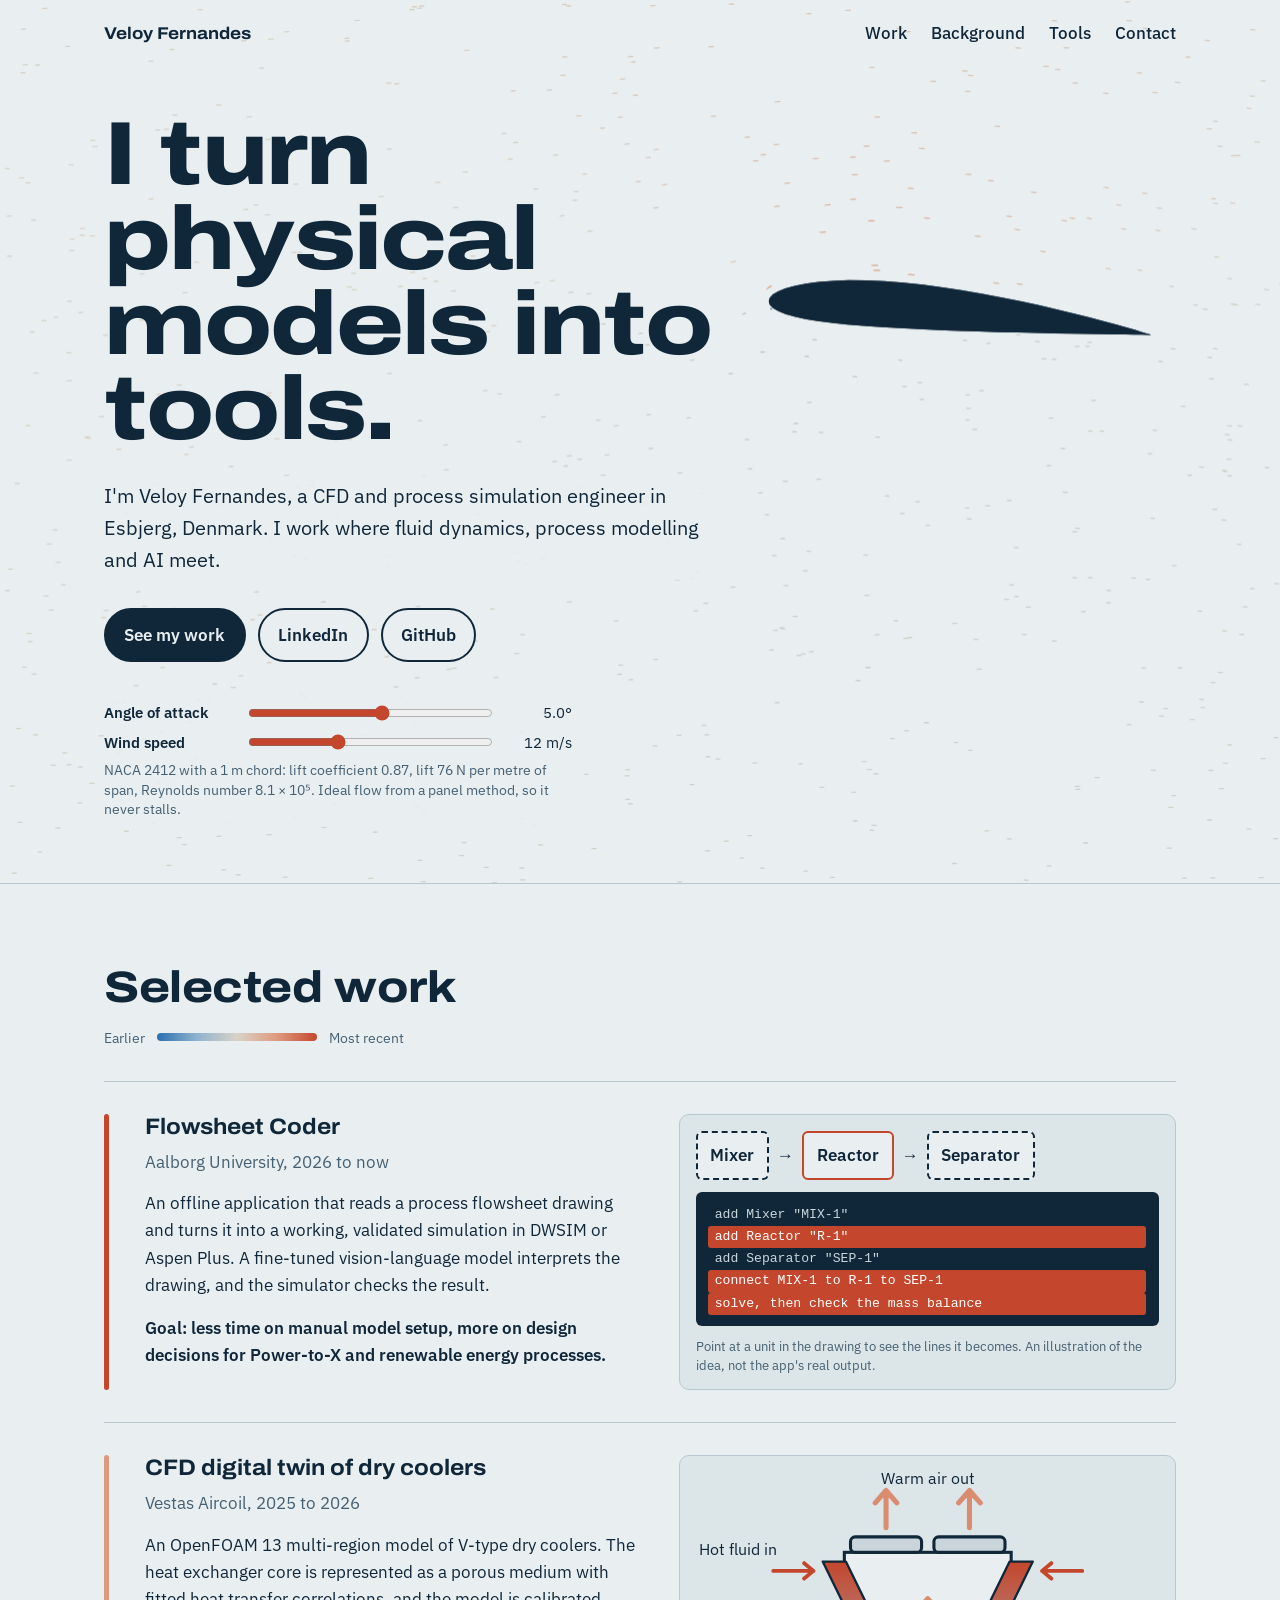
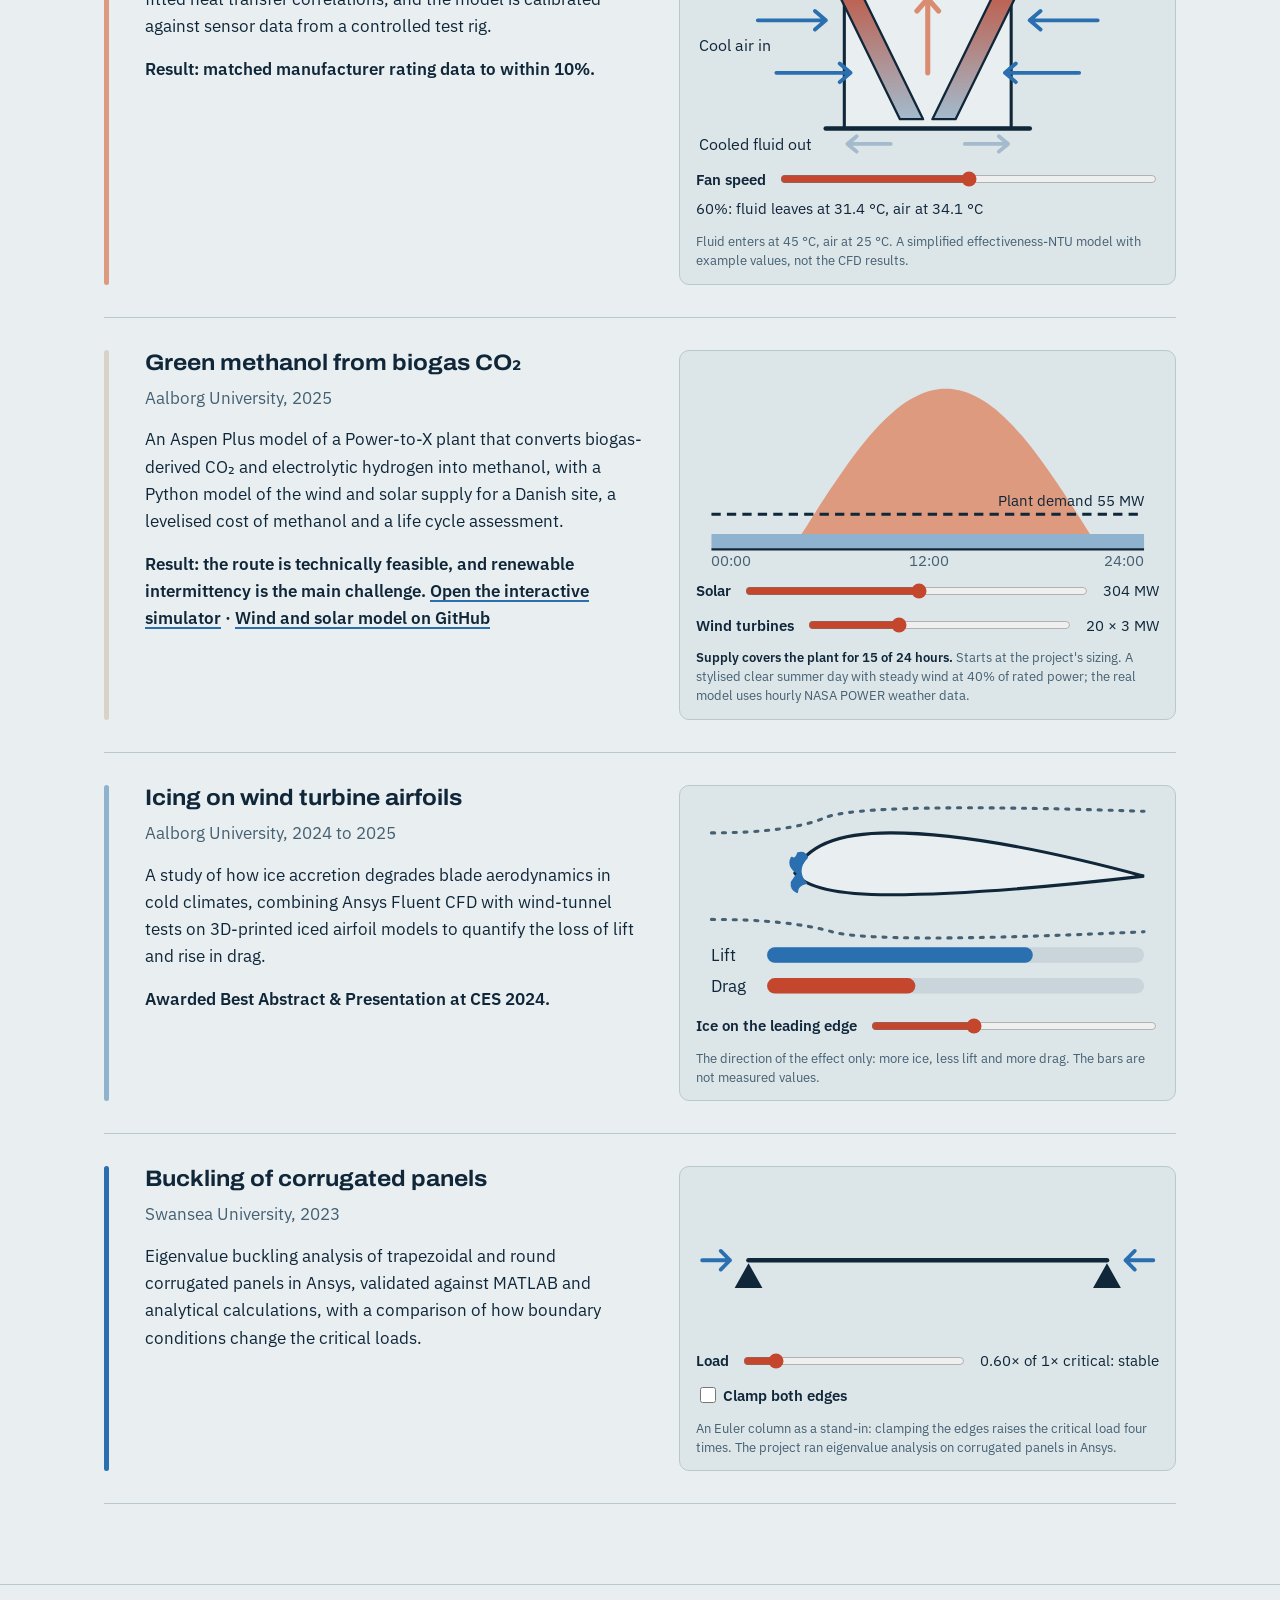
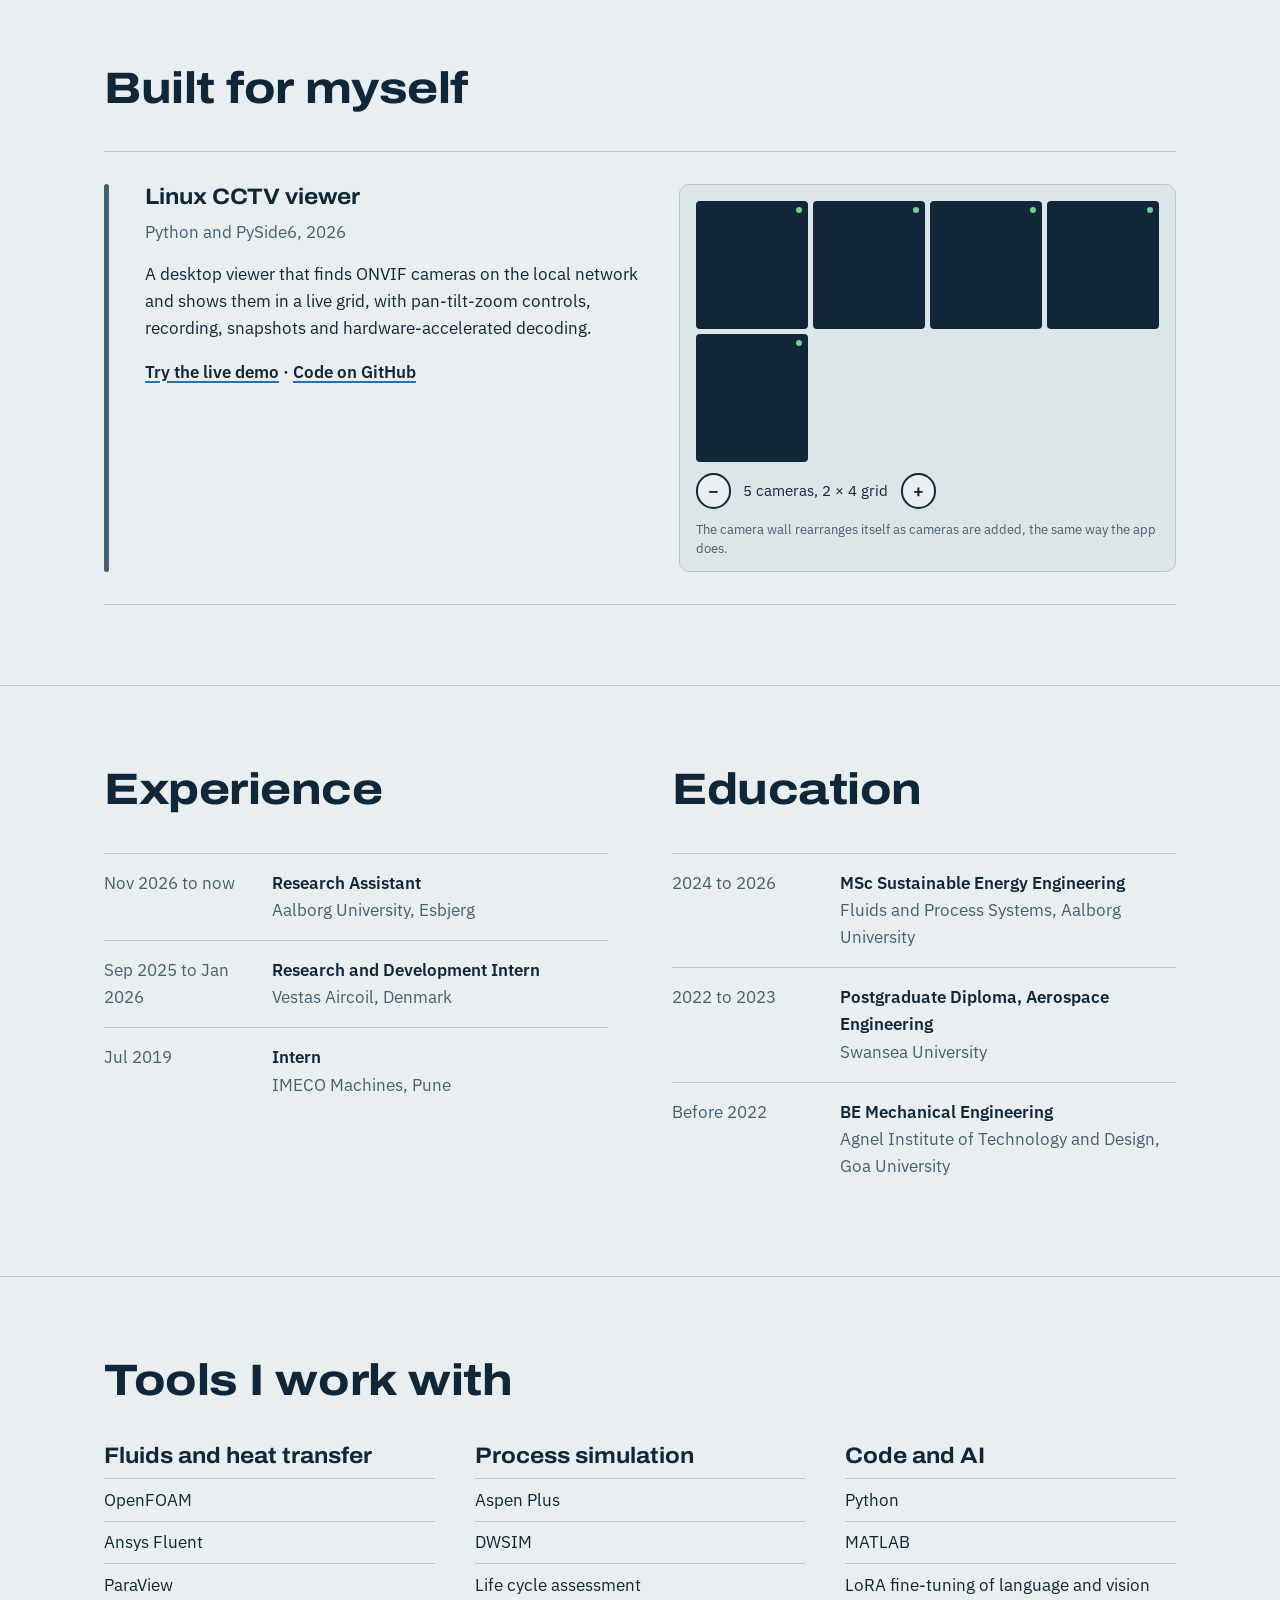
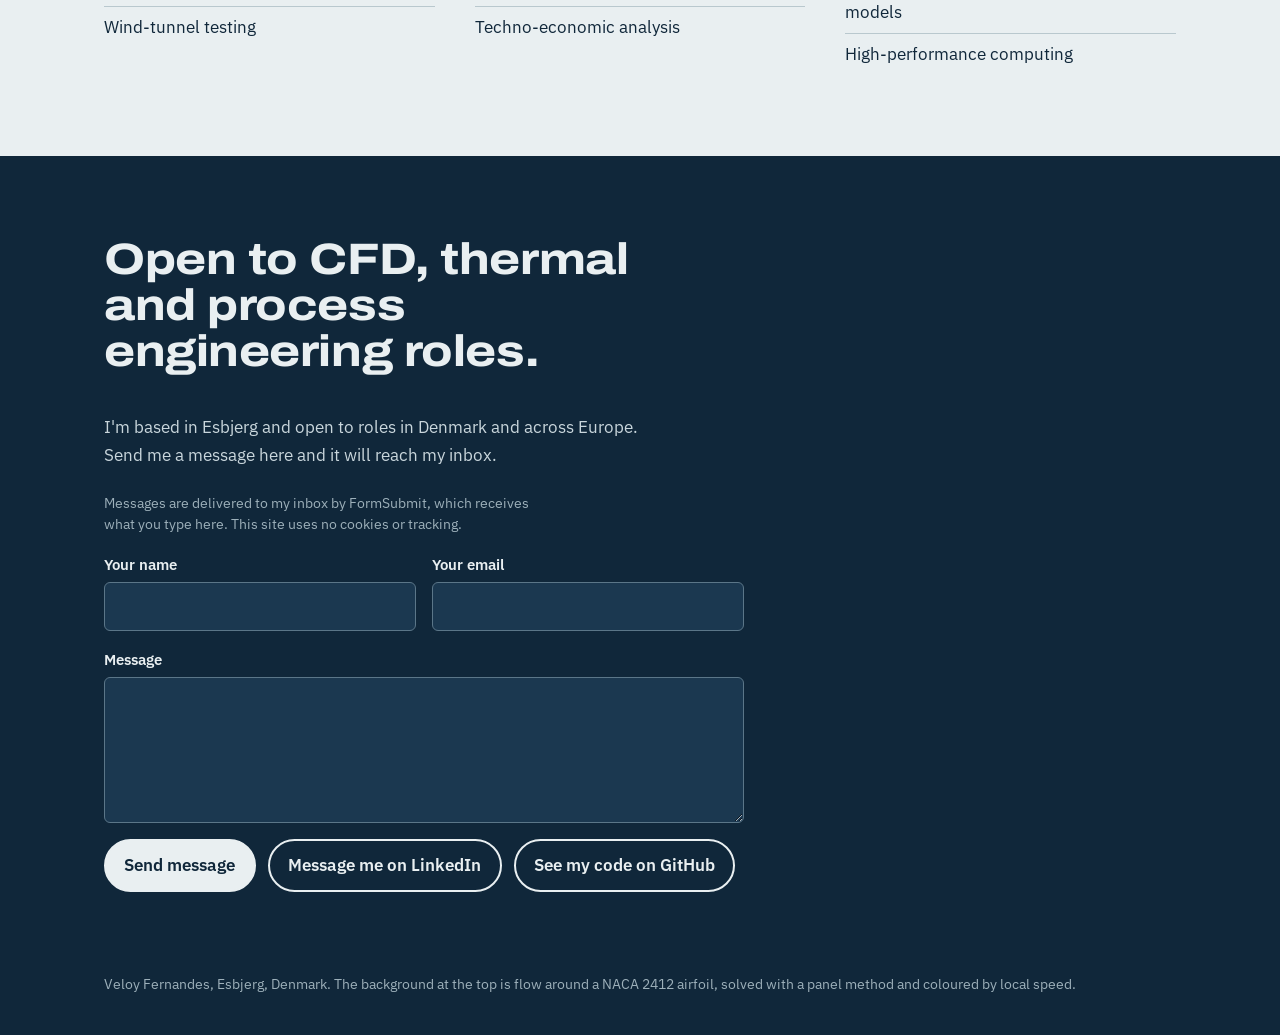
==== index.html @ 8b022f76 "Host the green methanol simulator at /green-methanol/ Copy of the static site from the project repos" ====
<!DOCTYPE html>
<html lang="en">
<head>
<meta charset="utf-8">
<meta name="viewport" content="width=device-width, initial-scale=1">
<title>Veloy Fernandes | CFD and process simulation engineer</title>
<meta name="description" content="Veloy Fernandes is a CFD and process simulation engineer in Esbjerg, Denmark, working with OpenFOAM, Aspen Plus, DWSIM and AI tools for process design.">
<meta property="og:title" content="Veloy Fernandes | CFD and process simulation engineer">
<meta property="og:description" content="CFD, process simulation and AI tools for process design. Based in Esbjerg, Denmark.">
<meta property="og:type" content="website">
<style>
  @font-face { font-family: "Archivo"; src: url("fonts/archivo.woff2") format("woff2"); font-weight: 100 900; font-stretch: 62% 125%; font-display: swap; }
  @font-face { font-family: "IBM Plex Sans"; src: url("fonts/plex-400.woff2") format("woff2"); font-weight: 400; font-display: swap; }
  @font-face { font-family: "IBM Plex Sans"; src: url("fonts/plex-500.woff2") format("woff2"); font-weight: 500; font-display: swap; }
  @font-face { font-family: "IBM Plex Sans"; src: url("fonts/plex-600.woff2") format("woff2"); font-weight: 600; font-display: swap; }
  :root {
    --paper: #E9EFF1;
    --paper-deep: #DCE5E8;
    --ink: #10273A;
    --ink-soft: #456072;
    --cold: #2A6FB0;
    --hot: #C4472D;
    --line: #B9C8CE;
    --track: #C9D5DA;
    --deep: #10273A;
    --tile: #10273A;
    color-scheme: light dark;
    --display: "Archivo", "Arial Narrow", Arial, sans-serif;
    --body: "IBM Plex Sans", "Segoe UI", Helvetica, Arial, sans-serif;
  }
  @media (prefers-color-scheme: dark) {
    :root {
      --paper: #0E2130; --paper-deep: #152C3D; --ink: #E6EEF1; --ink-soft: #9DB3BF;
      --cold: #5FA3DD; --hot: #E0694F; --line: #2C4658; --track: #2C4658; --deep: #081621; --tile: #05101A;
    }
  }
  * { box-sizing: border-box; }
  html { scroll-behavior: smooth; }
  body {
    margin: 0;
    background: var(--paper);
    color: var(--ink);
    font-family: var(--body);
    font-size: 1.0625rem;
    line-height: 1.6;
    -webkit-font-smoothing: antialiased;
  }
  a { color: inherit; text-decoration-color: var(--cold); text-decoration-thickness: 2px; text-underline-offset: 3px; }
  a:hover { text-decoration-color: var(--hot); }
  a:focus-visible, button:focus-visible { outline: 3px solid var(--hot); outline-offset: 3px; border-radius: 2px; }
  .wrap { max-width: 1120px; margin: 0 auto; padding: 0 1.5rem; }

  /* Top bar */
  .top { position: absolute; top: 0; left: 0; right: 0; z-index: 3; }
  .top .wrap { display: flex; justify-content: space-between; align-items: baseline; padding-top: 1.25rem; padding-bottom: 1.25rem; }
  .top .name { white-space: nowrap; font-family: var(--display); font-weight: 700; font-stretch: 110%; text-decoration: none; }
  .top nav { display: flex; gap: 1.5rem; flex-wrap: wrap; }
  .top nav a { text-decoration: none; font-weight: 500; }
  .top nav a:hover { text-decoration: underline; text-decoration-color: var(--hot); }

  /* Hero */
  .hero { position: relative; min-height: min(92vh, 820px); display: flex; align-items: flex-end; overflow: hidden; border-bottom: 1px solid var(--line); }
  #flow { position: absolute; inset: 0; width: 100%; height: 100%; display: block; }
  .hero .wrap { position: relative; z-index: 2; width: 100%; padding-top: 7rem; padding-bottom: 3.5rem; pointer-events: none; }
  .hero a, .hero button { pointer-events: auto; }
  h1 {
    font-family: var(--display);
    font-weight: 800;
    font-stretch: 122%;
    font-size: clamp(2.3rem, 7vw, 6rem);
    line-height: 0.95;
    letter-spacing: -0.02em;
    margin: 0 0 1.5rem;
    max-width: 7em;
  }
  .lede { max-width: 52ch; font-size: clamp(1.05rem, 1.6vw, 1.25rem); margin: 0 0 1.75rem; background: color-mix(in srgb, var(--paper) 82%, transparent); padding: 0.25rem 0; }
  .actions { display: flex; gap: 0.75rem; flex-wrap: wrap; }
  .btn {
    display: inline-block; padding: 0.7rem 1.15rem; font-weight: 600; text-decoration: none;
    border: 2px solid var(--ink); border-radius: 999px; background: var(--paper);
  }
  .btn.solid { background: var(--ink); color: var(--paper); }
  .btn:hover { border-color: var(--hot); }
  .btn.solid:hover { background: var(--hot); color: #fff; }
  .spin { pointer-events: auto; margin-top: 2rem; font-size: 0.95rem; max-width: 30rem; background: color-mix(in srgb, var(--paper) 85%, transparent); padding: 0.4rem 0.75rem 0.4rem 0; border-radius: 6px; }
  .spin .row { display: flex; align-items: center; gap: 0.8rem; margin-bottom: 0.35rem; }
  .spin label { font-weight: 600; width: 8.5em; flex: none; }
  .spin input { flex: 1; min-width: 90px; accent-color: var(--hot); }
  .spin output { font-variant-numeric: tabular-nums; width: 4.2em; flex: none; text-align: right; }
  .spin .note { color: var(--ink-soft); font-size: 0.85rem; line-height: 1.45; margin: 0.4rem 0 0; }

  /* Sections */
  section { padding: 5rem 0; }
  section + section { border-top: 1px solid var(--line); }
  h2 {
    font-family: var(--display); font-weight: 750; font-stretch: 116%;
    font-size: clamp(1.75rem, 3.6vw, 2.75rem); line-height: 1.05; letter-spacing: -0.01em;
    margin: 0 0 2.5rem;
  }
  h3 { font-family: var(--display); font-weight: 700; font-stretch: 108%; font-size: 1.4rem; line-height: 1.2; margin: 0 0 0.5rem; }
  p { margin: 0 0 1rem; }

  /* Work rows */
  .work { list-style: none; margin: 0; padding: 0; }
  .work > li {
    display: grid; grid-template-columns: 5px minmax(0, 1fr) minmax(0, 1fr); gap: 0 2.25rem; align-items: start;
    padding: 2rem 0; border-top: 1px solid var(--line);
  }
  .work > li:last-child { border-bottom: 1px solid var(--line); }
  .work .bar { border-radius: 3px; align-self: stretch; }
  .work .info .where { margin-bottom: 0.9rem; }
  .demo { background: var(--paper-deep); border: 1px solid var(--line); border-radius: 10px; padding: 1rem 1rem 0.85rem; }
  .demo svg { display: block; width: 100%; height: auto; overflow: visible; }
  .demo .ctl { display: flex; flex-wrap: wrap; align-items: center; gap: 0.4rem 0.8rem; margin-top: 0.7rem; font-size: 0.92rem; }
  .demo label { font-weight: 600; }
  .demo input[type=range] { flex: 1; min-width: 110px; accent-color: var(--hot); }
  .demo input[type=checkbox] { accent-color: var(--hot); width: 1rem; height: 1rem; vertical-align: -2px; }
  .demo output { font-variant-numeric: tabular-nums; }
  .demo .note { color: var(--ink-soft); font-size: 0.82rem; line-height: 1.45; margin: 0.7rem 0 0; }
  .demo .note strong { color: var(--ink); }
  .demo button { font: inherit; color: inherit; cursor: pointer; }
  .fs-units { display: flex; align-items: center; gap: 0.5rem; flex-wrap: wrap; }
  .fs-units button { background: var(--paper); border: 2px dashed var(--ink); border-radius: 6px; padding: 0.55rem 0.8rem; font-weight: 600; }
  .fs-units button.on { border-style: solid; border-color: var(--hot); }
  .fs-code { list-style: none; margin: 0.8rem 0 0; padding: 0.7rem 0.8rem; background: var(--deep); color: #C9D6DC; border-radius: 6px; font: 0.82rem/1.7 ui-monospace, SFMono-Regular, Menlo, Consolas, monospace; }
  .fs-code li { padding: 0 0.4rem; border-radius: 3px; }
  .fs-code li.on { background: var(--hot); color: #fff; }
  .cam-grid { display: grid; gap: 5px; aspect-ratio: 16 / 9; }
  .cam-grid i { background: var(--tile); border-radius: 4px; position: relative; min-height: 0; }
  .cam-grid i::after { content: ""; position: absolute; top: 6px; right: 6px; width: 6px; height: 6px; border-radius: 50%; background: #6FCF97; }
  #cam .ctl button { width: 2.2rem; height: 2.2rem; border-radius: 50%; border: 2px solid var(--ink); background: var(--paper); font-weight: 700; font-size: 1.1rem; line-height: 1; }
  #cam .ctl button:hover { border-color: var(--hot); }
  .work .where { color: var(--ink-soft); margin: 0; }
  .work .result { font-weight: 600; }
  .work p:last-child { margin-bottom: 0; }

  /* Scale legend, mirrors the bar colours */
  .legend { display: flex; align-items: center; gap: 0.75rem; color: var(--ink-soft); font-size: 0.9rem; margin: -1.5rem 0 2rem; }
  .legend span.ramp { width: 160px; height: 8px; border-radius: 4px; background: linear-gradient(90deg, #2A6FB0, #8FB3CF, #D9D2C8, #DE9A7E, #C4472D); }

  /* Two columns */
  .cols { display: grid; grid-template-columns: 1fr 1fr; gap: 4rem; }
  .timeline { list-style: none; margin: 0; padding: 0; }
  .timeline li { display: grid; grid-template-columns: 9.5rem 1fr; gap: 1rem; padding: 1rem 0; border-top: 1px solid var(--line); }
  .timeline .when { color: var(--ink-soft); font-variant-numeric: tabular-nums; }
  .timeline strong { display: block; font-weight: 600; }
  .timeline span.org { color: var(--ink-soft); }

  .tools { display: grid; grid-template-columns: repeat(3, 1fr); gap: 2.5rem; }
  .tools ul { list-style: none; padding: 0; margin: 0; }
  .tools li { padding: 0.45rem 0; border-top: 1px solid var(--line); }

  .contact { background: var(--deep); color: #E9EFF1; border-top: 0; }
  .contact h2 { max-width: 18ch; }
  .contact p { max-width: 56ch; color: #C9D6DC; }
  .contact .btn { background: transparent; color: #E9EFF1; border-color: #E9EFF1; }
  .contact .btn.solid { background: #E9EFF1; color: #10273A; }
  .contact .btn:hover { border-color: #E58B73; }
  .msg { max-width: 640px; margin-top: 1rem; }
  .contact p.formnote { font-size: 0.85rem; color: #9DB0BA; margin-top: 1.5rem; }
  .msg .pair { display: grid; grid-template-columns: 1fr 1fr; gap: 1rem; }
  .msg label { display: block; font-weight: 600; font-size: 0.95rem; margin-bottom: 1rem; }
  .msg input[type=text], .msg input[type=email], .msg textarea {
    display: block; width: 100%; margin-top: 0.35rem; padding: 0.7rem 0.8rem; font: inherit; font-weight: 400;
    color: #E9EFF1; background: #1B3850; border: 1.500px solid #5B7688; border-radius: 6px;
  }
  .msg textarea { resize: vertical; }
  .msg input:focus-visible, .msg textarea:focus-visible { outline: 3px solid #E58B73; outline-offset: 1px; border-color: transparent; }
  .msg .hp { position: absolute; left: -9999px; }
  .msg button.btn { font: inherit; font-weight: 600; cursor: pointer; }
  .msg .actions { margin-top: 0.5rem; }
  .sent { background: #1F5A44; color: #fff; padding: 0.8rem 1rem; border-radius: 6px; max-width: 640px; font-weight: 600; }
  @media (max-width: 820px) { .msg .pair { grid-template-columns: 1fr; gap: 0; } }
  footer { background: var(--deep); color: #9DB0BA; font-size: 0.9rem; padding: 0 0 2.5rem; }

  @media (max-width: 820px) {
    .work > li { grid-template-columns: 5px 1fr; }
    .work > li > .bar { grid-row: 1 / span 2; }
    .work > li > div { grid-column: 2; }
    .work > li > .demo { margin-top: 1.25rem; }
    .cols { grid-template-columns: 1fr; gap: 3.5rem; }
    .tools { grid-template-columns: 1fr; gap: 2rem; }
    .timeline li { grid-template-columns: 1fr; gap: 0.15rem; }
    .top nav { gap: 0.9rem; font-size: 0.95rem; justify-content: flex-end; }
    .top .wrap { gap: 1rem; }
    .hero .wrap { padding-top: 14rem; }
    section { padding: 3.5rem 0; }
  }
</style>
</head>
<body>

<header class="top">
  <div class="wrap">
    <a class="name" href="#top">Veloy Fernandes</a>
    <nav aria-label="Sections">
      <a href="#work">Work</a>
      <a href="#background">Background</a>
      <a href="#tools">Tools</a>
      <a href="#contact">Contact</a>
    </nav>
  </div>
</header>

<main id="top">
  <div class="hero">
    <canvas id="flow" aria-hidden="true"></canvas>
    <div class="wrap">
      <h1>I turn physical models into tools.</h1>
      <p class="lede">I'm Veloy Fernandes, a CFD and process simulation engineer in Esbjerg, Denmark. I work where fluid dynamics, process modelling and AI meet.</p>
      <div class="actions">
        <a class="btn solid" href="#work">See my work</a>
        <a class="btn" href="https://www.linkedin.com/in/veloy/">LinkedIn</a>
        <a class="btn" href="https://github.com/VeloyFernandes">GitHub</a>
      </div>
      <div class="spin">
        <div class="row"><label for="aoa">Angle of attack</label><input id="aoa" type="range" min="-6" max="14" step="0.5" value="5"><output id="aoao" for="aoa"></output></div>
        <div class="row"><label for="wind">Wind speed</label><input id="wind" type="range" min="2" max="30" step="1" value="12"><output id="windo" for="wind"></output></div>
        <p class="note" id="cl" role="status"></p>
      </div>
    </div>
  </div>

  <section id="work">
    <div class="wrap">
      <h2>Selected work</h2>
      <p class="legend"><span>Earlier</span><span class="ramp" aria-hidden="true"></span><span>Most recent</span></p>
      <ul class="work">
        <li>
          <span class="bar" style="background:#C4472D"></span>
          <div class="info">
            <h3>Flowsheet Coder</h3>
            <p class="where">Aalborg University, 2026 to now</p>
            <p>An offline application that reads a process flowsheet drawing and turns it into a working, validated simulation in DWSIM or Aspen Plus. A fine-tuned vision-language model interprets the drawing, and the simulator checks the result.</p>
            <p class="result">Goal: less time on manual model setup, more on design decisions for Power-to-X and renewable energy processes.</p>
          </div>
          <div class="demo" id="fs">
            <div class="fs-units"><button type="button" data-k="mix">Mixer</button><span aria-hidden="true">&#8594;</span><button type="button" data-k="rx">Reactor</button><span aria-hidden="true">&#8594;</span><button type="button" data-k="sep">Separator</button></div>
            <ol class="fs-code"><li data-k="mix">add Mixer "MIX-1"</li><li data-k="rx">add Reactor "R-1"</li><li data-k="sep">add Separator "SEP-1"</li><li data-k="mix rx sep">connect MIX-1 to R-1 to SEP-1</li><li data-k="mix rx sep">solve, then check the mass balance</li></ol>
            <p class="note">Point at a unit in the drawing to see the lines it becomes. An illustration of the idea, not the app's real output.</p>
          </div>
        </li>
        <li>
          <span class="bar" style="background:#DE9A7E"></span>
          <div class="info">
            <h3>CFD digital twin of dry coolers</h3>
            <p class="where">Vestas Aircoil, 2025 to 2026</p>
            <p>An OpenFOAM 13 multi-region model of V-type dry coolers. The heat exchanger core is represented as a porous medium with fitted heat transfer correlations, and the model is calibrated against sensor data from a controlled test rig.</p>
            <p class="result">Result: matched manufacturer rating data to within 10%.</p>
          </div>
          <div class="demo" id="dc">
            <svg viewBox="0 -18 300 184" role="img" aria-label="V-type dry cooler: cool air is drawn in through two angled coils and discharged upward by fans, cooling the fluid as it runs down the coils"><defs><linearGradient id="gdc" x1="0" y1="0" x2="0" y2="1"><stop id="dc0" offset="0" stop-color="#C4472D"/><stop id="dc1" offset="1" stop-color="#2A6FB0"/></linearGradient></defs><rect x="96" y="34" width="108" height="114" style="fill:var(--paper)" stroke="currentColor" stroke-width="2"/><path d="M84 148h132" stroke="currentColor" stroke-width="3" stroke-linecap="round"/><path d="M82 40h15l50 102h-15z" fill="url(#gdc)" stroke="currentColor" stroke-width="1.500" stroke-linejoin="round"/><path d="M218 40h-15l-50 102h15z" fill="url(#gdc)" stroke="currentColor" stroke-width="1.500" stroke-linejoin="round"/><g style="fill:var(--track)" stroke="currentColor" stroke-width="2"><rect x="100" y="24" width="46" height="10" rx="3"/><rect x="154" y="24" width="46" height="10" rx="3"/></g><g id="dcair" fill="none" stroke="#2A6FB0" stroke-width="2" stroke-linecap="round" stroke-linejoin="round"><path d="M40 78h44m-7-6 7 6-7 6M52 112h48m-7-6 7 6-7 6M260 78h-44m7-6-7 6 7 6M248 112h-48m7-6-7 6 7 6"/></g><g id="dcup" fill="none" stroke="#C4472D" stroke-width="3" stroke-linecap="round" stroke-linejoin="round"><path d="M123 18V-6m-7 8 7-8 7 8M177 18V-6m-7 8 7-8 7 8M150 112V64m-7 8 7-8 7 8"/></g><g fill="none" stroke-width="2.500" stroke-linecap="round" stroke-linejoin="round"><path d="M50 46h26m-6-5 6 5-6 5M250 46h-26m6-5-6 5 6 5" stroke="#C4472D"/><path id="dcfout" d="M126 158H98m6-5-6 5 6 5M174 158h28m-6-5 6 5-6 5" stroke="#2A6FB0"/></g><g font-family="IBM Plex Sans, Arial, sans-serif" font-size="10.500" fill="currentColor"><text x="2" y="36">Hot fluid in</text><text x="2" y="98">Cool air in</text><text x="2" y="162">Cooled fluid out</text><text x="150" y="-10" text-anchor="middle">Warm air out</text></g></svg>
            <div class="ctl"><label for="dcfan">Fan speed</label><input id="dcfan" type="range" min="20" max="100" value="60"><output id="dcout" for="dcfan"></output></div>
            <p class="note">Fluid enters at 45 °C, air at 25 °C. A simplified effectiveness-NTU model with example values, not the CFD results.</p>
          </div>
        </li>
        <li>
          <span class="bar" style="background:#D9D2C8"></span>
          <div class="info">
            <h3>Green methanol from biogas CO₂</h3>
            <p class="where">Aalborg University, 2025</p>
            <p>An Aspen Plus model of a Power-to-X plant that converts biogas-derived CO₂ and electrolytic hydrogen into methanol, with a Python model of the wind and solar supply for a Danish site, a levelised cost of methanol and a life cycle assessment.</p>
            <p class="result">Result: the route is technically feasible, and renewable intermittency is the main challenge. <a href="green-methanol/">Open the interactive simulator</a> · <a href="https://github.com/VeloyFernandes/Upgrading-Biogas-CO2-to-Green-Methanol-via-Wind-Solar-Powered-Alkaline-Electrolysis">Wind and solar model on GitHub</a></p>
          </div>
          <div class="demo" id="px">
            <svg viewBox="0 0 300 130" role="img" aria-label="Wind and solar generation over one day against plant demand"><path id="pxwind" fill="#8FB3CF"/><path id="pxsun" fill="#DE9A7E"/><path id="pxdem" fill="none" stroke="currentColor" stroke-width="2" stroke-dasharray="6 4"/><path d="M10 118h280" stroke="currentColor" stroke-width="1.500"/><g font-family="IBM Plex Sans, Arial, sans-serif" font-size="10" style="fill:var(--ink-soft)"><text x="10" y="129">00:00</text><text x="138" y="129">12:00</text><text x="264" y="129">24:00</text><text id="pxlab" x="290" y="0" text-anchor="end" fill="currentColor">Plant demand 55 MW</text></g></svg>
            <div class="ctl"><label for="pxsol">Solar</label><input id="pxsol" type="range" min="0" max="600" step="4" value="304"><output id="pxsolo" for="pxsol"></output></div>
            <div class="ctl"><label for="pxwt">Wind turbines</label><input id="pxwt" type="range" min="0" max="60" value="20"><output id="pxwto" for="pxwt"></output></div>
            <p class="note"><strong id="pxcov"></strong> Starts at the project's sizing. A stylised clear summer day with steady wind at 40% of rated power; the real model uses hourly NASA POWER weather data.</p>
          </div>
        </li>
        <li>
          <span class="bar" style="background:#8FB3CF"></span>
          <div class="info">
            <h3>Icing on wind turbine airfoils</h3>
            <p class="where">Aalborg University, 2024 to 2025</p>
            <p>A study of how ice accretion degrades blade aerodynamics in cold climates, combining Ansys Fluent CFD with wind-tunnel tests on 3D-printed iced airfoil models to quantify the loss of lift and rise in drag.</p>
            <p class="result">Awarded Best Abstract &amp; Presentation at CES 2024.</p>
          </div>
          <div class="demo" id="ice">
            <svg viewBox="0 0 300 130" role="img" aria-label="Airfoil with adjustable leading-edge ice, and lift and drag bars"><g fill="none" stroke-width="2" stroke-linecap="round"><path d="M10 20q50 0 74-10t206-4M10 76q50 0 78 8t202 0" style="stroke:var(--ink-soft)" stroke-dasharray="2 5"/><path d="M64 46q10-26 62-26 60 0 164 28-104 12-164 12-52 0-62-14z" stroke="currentColor" style="fill:var(--paper)"/></g><path id="iceshape" d="M66 46q-12-7-7-17 5 3 7-5 8-2 10 5-7 7-7 15 0 7 6 13-10 2-10 10-7-3-6-11z" fill="#2A6FB0" stroke="#2A6FB0" stroke-width="2" stroke-linejoin="round"/><g font-family="IBM Plex Sans, Arial, sans-serif" font-size="11" fill="currentColor"><text x="10" y="103">Lift</text><text x="10" y="123">Drag</text></g><rect x="46" y="94" width="244" height="10" rx="5" style="fill:var(--track)"/><rect x="46" y="114" width="244" height="10" rx="5" style="fill:var(--track)"/><rect id="icelift" x="46" y="94" width="160" height="10" rx="5" fill="#2A6FB0"/><rect id="icedrag" x="46" y="114" width="60" height="10" rx="5" fill="#C4472D"/></svg>
            <div class="ctl"><label for="iceamt">Ice on the leading edge</label><input id="iceamt" type="range" min="0" max="100" value="35"></div>
            <p class="note">The direction of the effect only: more ice, less lift and more drag. The bars are not measured values.</p>
          </div>
        </li>
        <li>
          <span class="bar" style="background:#2A6FB0"></span>
          <div class="info">
            <h3>Buckling of corrugated panels</h3>
            <p class="where">Swansea University, 2023</p>
            <p>Eigenvalue buckling analysis of trapezoidal and round corrugated panels in Ansys, validated against MATLAB and analytical calculations, with a comparison of how boundary conditions change the critical loads.</p>
          </div>
          <div class="demo" id="bk">
            <svg viewBox="0 0 300 100" role="img" aria-label="A panel edge under compression that buckles past its critical load"><g id="bksup" fill="currentColor"></g><path id="bkline" fill="none" stroke="currentColor" stroke-width="3" stroke-linecap="round"/><g fill="none" stroke="#2A6FB0" stroke-width="2.500" stroke-linecap="round" stroke-linejoin="round"><path id="bkl" d="M4 50h18m-6-6 6 6-6 6"/><path id="bkr" d="M296 50h-18m6-6-6 6 6 6"/></g></svg>
            <div class="ctl"><label for="bkload">Load</label><input id="bkload" type="range" min="0" max="5" step="0.05" value="0.6"><output id="bkout" for="bkload"></output></div>
            <div class="ctl"><label><input id="bkclamp" type="checkbox"> Clamp both edges</label></div>
            <p class="note">An Euler column as a stand-in: clamping the edges raises the critical load four times. The project ran eigenvalue analysis on corrugated panels in Ansys.</p>
          </div>
        </li>
      </ul>
    </div>
  </section>

  <section id="side">
    <div class="wrap">
      <h2>Built for myself</h2>
      <ul class="work">
        <li>
          <span class="bar" style="background:#456072"></span>
          <div class="info">
            <h3>Linux CCTV viewer</h3>
            <p class="where">Python and PySide6, 2026</p>
            <p>A desktop viewer that finds ONVIF cameras on the local network and shows them in a live grid, with pan-tilt-zoom controls, recording, snapshots and hardware-accelerated decoding.</p>
            <p class="result"><a href="cctv-demo.html">Try the live demo</a> · <a href="https://github.com/VeloyFernandes/Linux_Local_CCTV_Viewer">Code on GitHub</a></p>
          </div>
          <div class="demo" id="cam">
            <div class="cam-grid" id="camgrid" aria-hidden="true"></div>
            <div class="ctl"><button type="button" id="camless" aria-label="Remove a camera">&#8722;</button><output id="camout"></output><button type="button" id="cammore" aria-label="Add a camera">+</button></div>
            <p class="note">The camera wall rearranges itself as cameras are added, the same way the app does.</p>
          </div>
        </li>
      </ul>
    </div>
  </section>

  <section id="background">
    <div class="wrap cols">
      <div>
        <h2>Experience</h2>
        <ul class="timeline">
          <li><span class="when">Nov 2026 to now</span><div><strong>Research Assistant</strong><span class="org">Aalborg University, Esbjerg</span></div></li>
          <li><span class="when">Sep 2025 to Jan 2026</span><div><strong>Research and Development Intern</strong><span class="org">Vestas Aircoil, Denmark</span></div></li>
          <li><span class="when">Jul 2019</span><div><strong>Intern</strong><span class="org">IMECO Machines, Pune</span></div></li>
        </ul>
      </div>
      <div>
        <h2>Education</h2>
        <ul class="timeline">
          <li><span class="when">2024 to 2026</span><div><strong>MSc Sustainable Energy Engineering</strong><span class="org">Fluids and Process Systems, Aalborg University</span></div></li>
          <li><span class="when">2022 to 2023</span><div><strong>Postgraduate Diploma, Aerospace Engineering</strong><span class="org">Swansea University</span></div></li>
          <li><span class="when">Before 2022</span><div><strong>BE Mechanical Engineering</strong><span class="org">Agnel Institute of Technology and Design, Goa University</span></div></li>
        </ul>
      </div>
    </div>
  </section>

  <section id="tools">
    <div class="wrap">
      <h2>Tools I work with</h2>
      <div class="tools">
        <div>
          <h3>Fluids and heat transfer</h3>
          <ul><li>OpenFOAM</li><li>Ansys Fluent</li><li>ParaView</li><li>Wind-tunnel testing</li></ul>
        </div>
        <div>
          <h3>Process simulation</h3>
          <ul><li>Aspen Plus</li><li>DWSIM</li><li>Life cycle assessment</li><li>Techno-economic analysis</li></ul>
        </div>
        <div>
          <h3>Code and AI</h3>
          <ul><li>Python</li><li>MATLAB</li><li>LoRA fine-tuning of language and vision models</li><li>High-performance computing</li></ul>
        </div>
      </div>
    </div>
  </section>

  <section id="contact" class="contact">
    <div class="wrap">
      <h2>Open to CFD, thermal and process engineering roles.</h2>
      <p>I'm based in Esbjerg and open to roles in Denmark and across Europe. Send me a message here and it will reach my inbox.</p>
      <p id="sent" class="sent" role="status" hidden>Message sent. Thank you, I'll reply by email.</p>
      <p class="formnote">Messages are delivered to my inbox by FormSubmit, which receives what you type here. This site uses no cookies or tracking.</p>
      <form class="msg" action="https://formsubmit.co/veloyf@gmail.com" method="POST">
        <input type="hidden" name="_subject" value="New message from veloyfernandes.github.io">
        <input type="hidden" name="_next" value="https://veloyfernandes.github.io/?sent=1#contact">
        <input type="hidden" name="_template" value="table">
        <input type="text" name="_honey" class="hp" tabindex="-1" autocomplete="off" aria-hidden="true">
        <div class="pair">
          <label>Your name<input type="text" name="name" required autocomplete="name"></label>
          <label>Your email<input type="email" name="email" required autocomplete="email"></label>
        </div>
        <label>Message<textarea name="message" rows="5" required></textarea></label>
        <div class="actions">
          <button class="btn solid" type="submit">Send message</button>
          <a class="btn" href="https://www.linkedin.com/in/veloy/">Message me on LinkedIn</a>
          <a class="btn" href="https://github.com/VeloyFernandes">See my code on GitHub</a>
        </div>
      </form>
    </div>
  </section>
</main>

<footer>
  <div class="wrap">Veloy Fernandes, Esbjerg, Denmark. The background at the top is flow around a NACA 2412 airfoil, solved with a panel method and coloured by local speed.</div>
</footer>

<script>
(function () {
  var STOPS = [[42,111,176],[143,179,207],[217,210,200],[222,154,126],[196,71,45]];
  function ramp(t) { // 0..1 -> cold..hot
    t = Math.max(0, Math.min(1, t)) * (STOPS.length - 1);
    var i = Math.min(STOPS.length - 2, Math.floor(t)), f = t - i, a = STOPS[i], b = STOPS[i + 1];
    return 'rgb(' + Math.round(a[0] + (b[0] - a[0]) * f) + ',' + Math.round(a[1] + (b[1] - a[1]) * f) + ',' + Math.round(a[2] + (b[2] - a[2]) * f) + ')';
  }
  function $(id) { return document.getElementById(id); }
  var reduce = window.matchMedia('(prefers-reduced-motion: reduce)').matches;
  if (/[?&]sent=1/.test(location.search)) $('sent').hidden = false;

  /* ---------- Hero: panel-method flow around a NACA 2412 airfoil ---------- */
  (function () {
    var canvas = $('flow'), ctx = canvas.getContext('2d');
    var N = 60, W = 0, H = 0, cx = 0, cy = 0, sc = 1, parts = [];
    var nx = [], ny = [], pc = [], ps = [], pl = [], q = [], gam = 0, cl = 0, wind = 12;
    var theme = { paper: '#E9EFF1', ink: '#10273A', fade: 'rgba(233,239,241,0.085)' };

    function readTheme() {
      var cs = getComputedStyle(document.documentElement);
      theme.paper = cs.getPropertyValue('--paper').trim() || theme.paper;
      theme.ink = cs.getPropertyValue('--ink').trim() || theme.ink;
      var m = /^#([0-9a-f]{2})([0-9a-f]{2})([0-9a-f]{2})$/i.exec(theme.paper);
      theme.fade = m ? 'rgba(' + parseInt(m[1], 16) + ',' + parseInt(m[2], 16) + ',' + parseInt(m[3], 16) + ',0.085)' : theme.paper;
    }
    function geometry(alpha) { // NACA 2412, closed trailing edge, nodes from the trailing edge along the lower surface and back over the top
      var m = 0.02, p = 0.4, t = 0.12, ca = Math.cos(alpha), sa = Math.sin(alpha);
      for (var i = 0; i <= N; i++) {
        var x = 0.5 * (1 + Math.cos(2 * Math.PI * i / N)), lower = i < N / 2;
        var yt = 5 * t * (0.2969 * Math.sqrt(x) - 0.126 * x - 0.3516 * x * x + 0.2843 * x * x * x - 0.1036 * x * x * x * x);
        var yc = x < p ? m / (p * p) * (2 * p * x - x * x) : m / ((1 - p) * (1 - p)) * (1 - 2 * p + 2 * p * x - x * x);
        var dy = x < p ? 2 * m / (p * p) * (p - x) : 2 * m / ((1 - p) * (1 - p)) * (p - x), th = Math.atan(dy);
        var px = (lower ? x + yt * Math.sin(th) : x - yt * Math.sin(th)) - 0.5, py = lower ? yc - yt * Math.cos(th) : yc + yt * Math.cos(th);
        nx[i] = px * ca + py * sa; ny[i] = -px * sa + py * ca; // pitch nose-up, the stream stays horizontal
      }
      nx[N] = nx[0]; ny[N] = ny[0];
      for (var j = 0; j < N; j++) {
        var ex = nx[j + 1] - nx[j], ey = ny[j + 1] - ny[j], L = Math.hypot(ex, ey);
        pl[j] = L; pc[j] = ex / L; ps[j] = ey / L;
      }
    }
    function src(j, x, y, out) { // velocity of a unit source panel j at (x, y)
      var dx = x - nx[j], dy = y - ny[j], c = pc[j], s = ps[j], L = pl[j];
      var xl = dx * c + dy * s, yl = -dx * s + dy * c;
      var ul = Math.log((xl * xl + yl * yl) / ((xl - L) * (xl - L) + yl * yl)) / (4 * Math.PI);
      var vl = (Math.atan2(yl, xl - L) - Math.atan2(yl, xl)) / (2 * Math.PI);
      out[0] = ul * c - vl * s; out[1] = ul * s + vl * c;
    }
    function solve(alpha) {
      geometry(alpha);
      var n = N + 1, A = [], o = [0, 0], i, j, k;
      for (i = 0; i < n; i++) { A[i] = new Float64Array(n + 1); }
      for (i = 0; i < N; i++) {
        var mx = (nx[i] + nx[i + 1]) / 2, my = (ny[i] + ny[i + 1]) / 2, c = pc[i], s = ps[i];
        var kut = (i === 0 || i === N - 1);
        for (j = 0; j < N; j++) {
          if (i === j) { o[0] = -0.5 * s; o[1] = 0.5 * c; } else src(j, mx, my, o);
          var us = o[0], vs = o[1];
          A[i][j] = -us * s + vs * c;            // source, normal component
          A[i][N] += vs * s + us * c;            // vortex (-vs, us), normal component
          if (kut) { A[N][j] += us * c + vs * s; A[N][N] += -vs * c + us * s; }
        }
        A[i][n] = s;                             // -(U . n) with U = (1, 0)
        if (kut) A[N][n] -= c;
      }
      for (i = 0; i < n; i++) { // Gaussian elimination with partial pivoting
        var p = i;
        for (k = i + 1; k < n; k++) if (Math.abs(A[k][i]) > Math.abs(A[p][i])) p = k;
        var tmp = A[i]; A[i] = A[p]; A[p] = tmp;
        for (k = i + 1; k < n; k++) { var f = A[k][i] / A[i][i]; if (f) for (j = i; j <= n; j++) A[k][j] -= f * A[i][j]; }
      }
      var xsol = new Float64Array(n);
      for (i = n - 1; i >= 0; i--) { var sum = A[i][n]; for (j = i + 1; j < n; j++) sum -= A[i][j] * xsol[j]; xsol[i] = sum / A[i][i]; }
      var per = 0; for (j = 0; j < N; j++) { q[j] = xsol[j]; per += pl[j]; }
      gam = xsol[N]; cl = -2 * gam * per;
    }
    var tmpv = [0, 0];
    function vel(x, y, out) {
      var u = 1, v = 0;
      for (var j = 0; j < N; j++) { src(j, x, y, tmpv); u += q[j] * tmpv[0] - gam * tmpv[1]; v += q[j] * tmpv[1] + gam * tmpv[0]; }
      out[0] = u; out[1] = v;
    }
    function inside(x, y) {
      if (x < -0.56 || x > 0.56 || y < -0.3 || y > 0.3) return false;
      var c = false;
      for (var i = 0, j = N - 1; i < N; j = i++) if ((ny[i] > y) !== (ny[j] > y) && x < (nx[j] - nx[i]) * (y - ny[i]) / (ny[j] - ny[i]) + nx[i]) c = !c;
      return c;
    }

    function report() {
      var a = parseFloat($('aoa').value), rho = 1.225, mu = 1.81e-5, lift = 0.5 * rho * wind * wind * cl, re = rho * wind / mu;
      var e = Math.floor(Math.log(re) / Math.LN10), sup = { '4': '⁴', '5': '⁵', '6': '⁶', '7': '⁷' };
      $('aoao').textContent = a.toFixed(1) + '°';
      $('windo').textContent = wind + ' m/s';
      $('cl').textContent = 'NACA 2412 with a 1 m chord: lift coefficient ' + cl.toFixed(2) + ', lift ' + Math.round(lift) + ' N per metre of span, Reynolds number ' + (re / Math.pow(10, e)).toFixed(1) + ' × 10' + (sup[e] || '^' + e) + '. Ideal flow from a panel method, so it never stalls.';
    }
    function setAlpha() {
      solve(parseFloat($('aoa').value) * Math.PI / 180);
      report(); clear();
    }
    function clear() { ctx.fillStyle = theme.paper; ctx.fillRect(0, 0, W, H); if (reduce) drawStatic(); }
    function drawFoil() {
      ctx.beginPath();
      for (var i = 0; i < N; i++) { var X = cx + sc * nx[i], Y = cy - sc * ny[i]; if (i) ctx.lineTo(X, Y); else ctx.moveTo(X, Y); }
      ctx.closePath(); ctx.fillStyle = theme.ink; ctx.fill();
    }
    function spawn(p, anywhere) {
      do { p.X = anywhere ? Math.random() * W : -6; p.Y = Math.random() * H; } while (inside((p.X - cx) / sc, (cy - p.Y) / sc));
      p.life = 250 + Math.random() * 500;
    }
    var vv = [0, 0];
    function advance(p, stepPx) {
      var x = (p.X - cx) / sc, y = (cy - p.Y) / sc;
      vel(x, y, vv);
      var X = p.X + vv[0] * stepPx, Y = p.Y - vv[1] * stepPx;
      if (inside((X - cx) / sc, (cy - Y) / sc)) return false;
      ctx.strokeStyle = ramp(Math.hypot(vv[0], vv[1]) / 2);
      ctx.beginPath(); ctx.moveTo(p.X, p.Y); ctx.lineTo(X, Y); ctx.stroke();
      p.X = X; p.Y = Y;
      return X < W + 10 && X > -20 && Y > -40 && Y < H + 40;
    }
    function drawStatic() {
      ctx.lineWidth = 1.3;
      for (var y0 = 10; y0 < H; y0 += 22) {
        var p = { X: -6, Y: y0 };
        for (var k = 0; k < W / 4 + 50; k++) if (!advance(p, 4)) break;
      }
      drawFoil();
    }
    function frame() {
      ctx.fillStyle = theme.fade; ctx.fillRect(0, 0, W, H);
      ctx.lineWidth = 1.3; ctx.lineCap = 'round';
      var step = 0.5 + 1.6 * wind / 12;
      for (var i = 0; i < parts.length; i++) { var p = parts[i]; if (p.life-- < 0 || !advance(p, step)) spawn(p, false); }
      drawFoil();
      requestAnimationFrame(frame);
    }
    function resize() {
      var r = canvas.getBoundingClientRect(), dpr = Math.min(window.devicePixelRatio || 1, 2);
      W = r.width; H = r.height; canvas.width = W * dpr; canvas.height = H * dpr;
      ctx.setTransform(dpr, 0, 0, dpr, 0, 0);
      if (W > 820) { cx = W * 0.75; cy = H * 0.36; sc = W * 0.3; } else { cx = W * 0.6; cy = 150; sc = W * 0.5; }
      readTheme(); solve(parseFloat($('aoa').value) * Math.PI / 180);
      parts = [];
      var n = Math.round(Math.min(700, W * H / 1700));
      for (var i = 0; i < n; i++) { var p = {}; spawn(p, true); parts.push(p); }
      report(); clear();
    }
    $('aoa').addEventListener('input', setAlpha);
    $('wind').addEventListener('input', function () { wind = +this.value; report(); });
    var mq = window.matchMedia('(prefers-color-scheme: dark)'), onScheme = function () { readTheme(); clear(); };
    if (mq.addEventListener) mq.addEventListener('change', onScheme); else if (mq.addListener) mq.addListener(onScheme);
    window.addEventListener('resize', resize);
    resize();
    if (!reduce) requestAnimationFrame(frame);
  })();

  /* ---------- Flowsheet Coder: unit <-> code line ---------- */
  (function () {
    var root = $('fs'), units = root.querySelectorAll('.fs-units button'), lines = root.querySelectorAll('.fs-code li');
    function show(k) {
      units.forEach(function (u) { u.classList.toggle('on', u.dataset.k === k); });
      lines.forEach(function (l) { l.classList.toggle('on', !!k && l.dataset.k.split(' ').indexOf(k) > -1); });
    }
    units.forEach(function (u) {
      ['mouseenter', 'focus', 'click'].forEach(function (ev) { u.addEventListener(ev, function () { show(u.dataset.k); }); });
    });
    show('rx');
  })();

  /* ---------- Dry cooler: effectiveness-NTU with example values ---------- */
  (function () {
    var fan = $('dcfan'), Tf = 45, Ta = 25;
    function update() {
      var f = fan.value / 100, Cf = 1, Cair = 2.5 * f, UA = 2.2 * Math.pow(f, 0.6);
      var Cmin = Math.min(Cf, Cair), Cmax = Math.max(Cf, Cair), Cr = Cmin / Cmax, N = UA / Cmin;
      var e = Math.abs(1 - Cr) < 1e-6 ? N / (1 + N) : (1 - Math.exp(-N * (1 - Cr))) / (1 - Cr * Math.exp(-N * (1 - Cr)));
      var q = e * Cmin * (Tf - Ta), Tfo = Tf - q / Cf, Tao = Ta + q / Cair;
      $('dc0').setAttribute('stop-color', ramp(1));
      $('dc1').setAttribute('stop-color', ramp((Tfo - Ta) / (Tf - Ta)));
      $('dcup').setAttribute('stroke', ramp(0.62 + 0.38 * (Tao - Ta) / (Tf - Ta)));
      $('dcup').setAttribute('stroke-width', (1.5 + 3 * f).toFixed(1));
      $('dcfout').setAttribute('stroke', ramp((Tfo - Ta) / (Tf - Ta)));
      $('dcair').setAttribute('stroke-width', (1 + 2.5 * f).toFixed(1));
      $('dcout').textContent = fan.value + '%: fluid leaves at ' + Tfo.toFixed(1) + ' °C, air at ' + Tao.toFixed(1) + ' °C';
    }
    fan.addEventListener('input', update); update();
  })();

  /* ---------- Power-to-X: a stylised day of supply against demand ---------- */
  (function () {
    var sol = $('pxsol'), wt = $('pxwt'), DEMAND = 55, x0 = 10, x1 = 290, yb = 118, yt = 14;
    function update() {
      var S = +sol.value, n = +wt.value, wind = n * 3 * 0.4, gen = [], peak = DEMAND * 1.3, covered = 0;
      for (var i = 0; i <= 96; i++) {
        var t = i / 4, s = t > 5 && t < 21 ? S * 0.75 * Math.sin(Math.PI * (t - 5) / 16) : 0;
        gen.push(s); peak = Math.max(peak, wind + s);
        if (i < 96 && wind + s >= DEMAND) covered += 0.25;
      }
      function X(i) { return x0 + (x1 - x0) * i / 96; }
      function Y(v) { return yb - (yb - yt) * v / peak; }
      var top = '', i;
      for (i = 0; i <= 96; i++) top += (i ? 'L' : 'M') + X(i).toFixed(1) + ' ' + Y(wind + gen[i]).toFixed(1);
      $('pxsun').setAttribute('d', top + 'L' + x1 + ' ' + Y(wind).toFixed(1) + 'L' + x0 + ' ' + Y(wind).toFixed(1) + 'Z');
      $('pxwind').setAttribute('d', 'M' + x0 + ' ' + Y(wind).toFixed(1) + 'H' + x1 + 'V' + yb + 'H' + x0 + 'Z');
      $('pxdem').setAttribute('d', 'M' + x0 + ' ' + Y(DEMAND).toFixed(1) + 'H' + x1);
      $('pxlab').setAttribute('y', (Y(DEMAND) - 5).toFixed(1));
      $('pxsolo').textContent = S + ' MW';
      $('pxwto').textContent = n + ' × 3 MW';
      $('pxcov').textContent = 'Supply covers the plant for ' + (Math.round(covered * 2) / 2) + ' of 24 hours.';
    }
    sol.addEventListener('input', update); wt.addEventListener('input', update); update();
  })();

  /* ---------- Icing: qualitative trend ---------- */
  (function () {
    var amt = $('iceamt');
    function update() {
      var g = amt.value / 100, k = 0.15 + 1.25 * g;
      $('iceshape').setAttribute('transform', 'translate(66 46) scale(' + k.toFixed(3) + ') translate(-66 -46)');
      $('iceshape').style.opacity = g < 0.02 ? 0 : 1;
      $('icelift').setAttribute('width', (200 * (1 - 0.4 * g)).toFixed(0));
      $('icedrag').setAttribute('width', (50 * (1 + 2.6 * g)).toFixed(0));
    }
    amt.addEventListener('input', update); update();
  })();

  /* ---------- Buckling: Euler column stand-in ---------- */
  (function () {
    var load = $('bkload'), clamp = $('bkclamp'), xa = 34, xb = 266, y = 50;
    function update() {
      var P = +load.value, c = clamp.checked, Pcr = c ? 4 : 1, over = P / Pcr - 1;
      var A = over > 0 ? 30 * Math.sqrt(Math.min(over, 1.2)) : 0, d = '';
      for (var i = 0; i <= 60; i++) {
        var u = i / 60, w = c ? (1 - Math.cos(2 * Math.PI * u)) / 2 : Math.sin(Math.PI * u);
        d += (i ? 'L' : 'M') + (xa + (xb - xa) * u).toFixed(1) + ' ' + (y - A * w).toFixed(1);
      }
      $('bkline').setAttribute('d', d);
      $('bkline').setAttribute('stroke', over > 0 ? '#C4472D' : 'currentColor');
      $('bksup').innerHTML = c
        ? '<rect x="26" y="30" width="8" height="40"/><rect x="266" y="30" width="8" height="40"/>'
        : '<path d="M34 52l-9 16h18zM266 52l-9 16h18z"/>';
      $('bkout').textContent = P.toFixed(2) + '× of ' + Pcr + '× critical: ' + (over > 0 ? 'buckled' : 'stable');
    }
    load.addEventListener('input', update); clamp.addEventListener('change', update); update();
  })();

  /* ---------- CCTV viewer: grid grows with camera count ---------- */
  (function () {
    var n = 5, grid = $('camgrid');
    function layout(k) { // rows, columns, as in the app
      if (k <= 1) return [1, 1]; if (k <= 4) return [2, 2]; if (k <= 8) return [2, 4]; if (k <= 9) return [3, 3];
      return [Math.ceil(k / 4), 4];
    }
    function update() {
      var l = layout(n), html = '';
      for (var i = 0; i < n; i++) html += '<i></i>';
      grid.innerHTML = html;
      grid.style.gridTemplateColumns = 'repeat(' + l[1] + ', 1fr)';
      grid.style.gridTemplateRows = 'repeat(' + l[0] + ', 1fr)';
      $('camout').textContent = n + (n === 1 ? ' camera' : ' cameras') + ', ' + l[0] + ' × ' + l[1] + ' grid';
    }
    $('camless').addEventListener('click', function () { n = Math.max(1, n - 1); update(); });
    $('cammore').addEventListener('click', function () { n = Math.min(16, n + 1); update(); });
    update();
  })();
})();
</script>
</body>
</html>
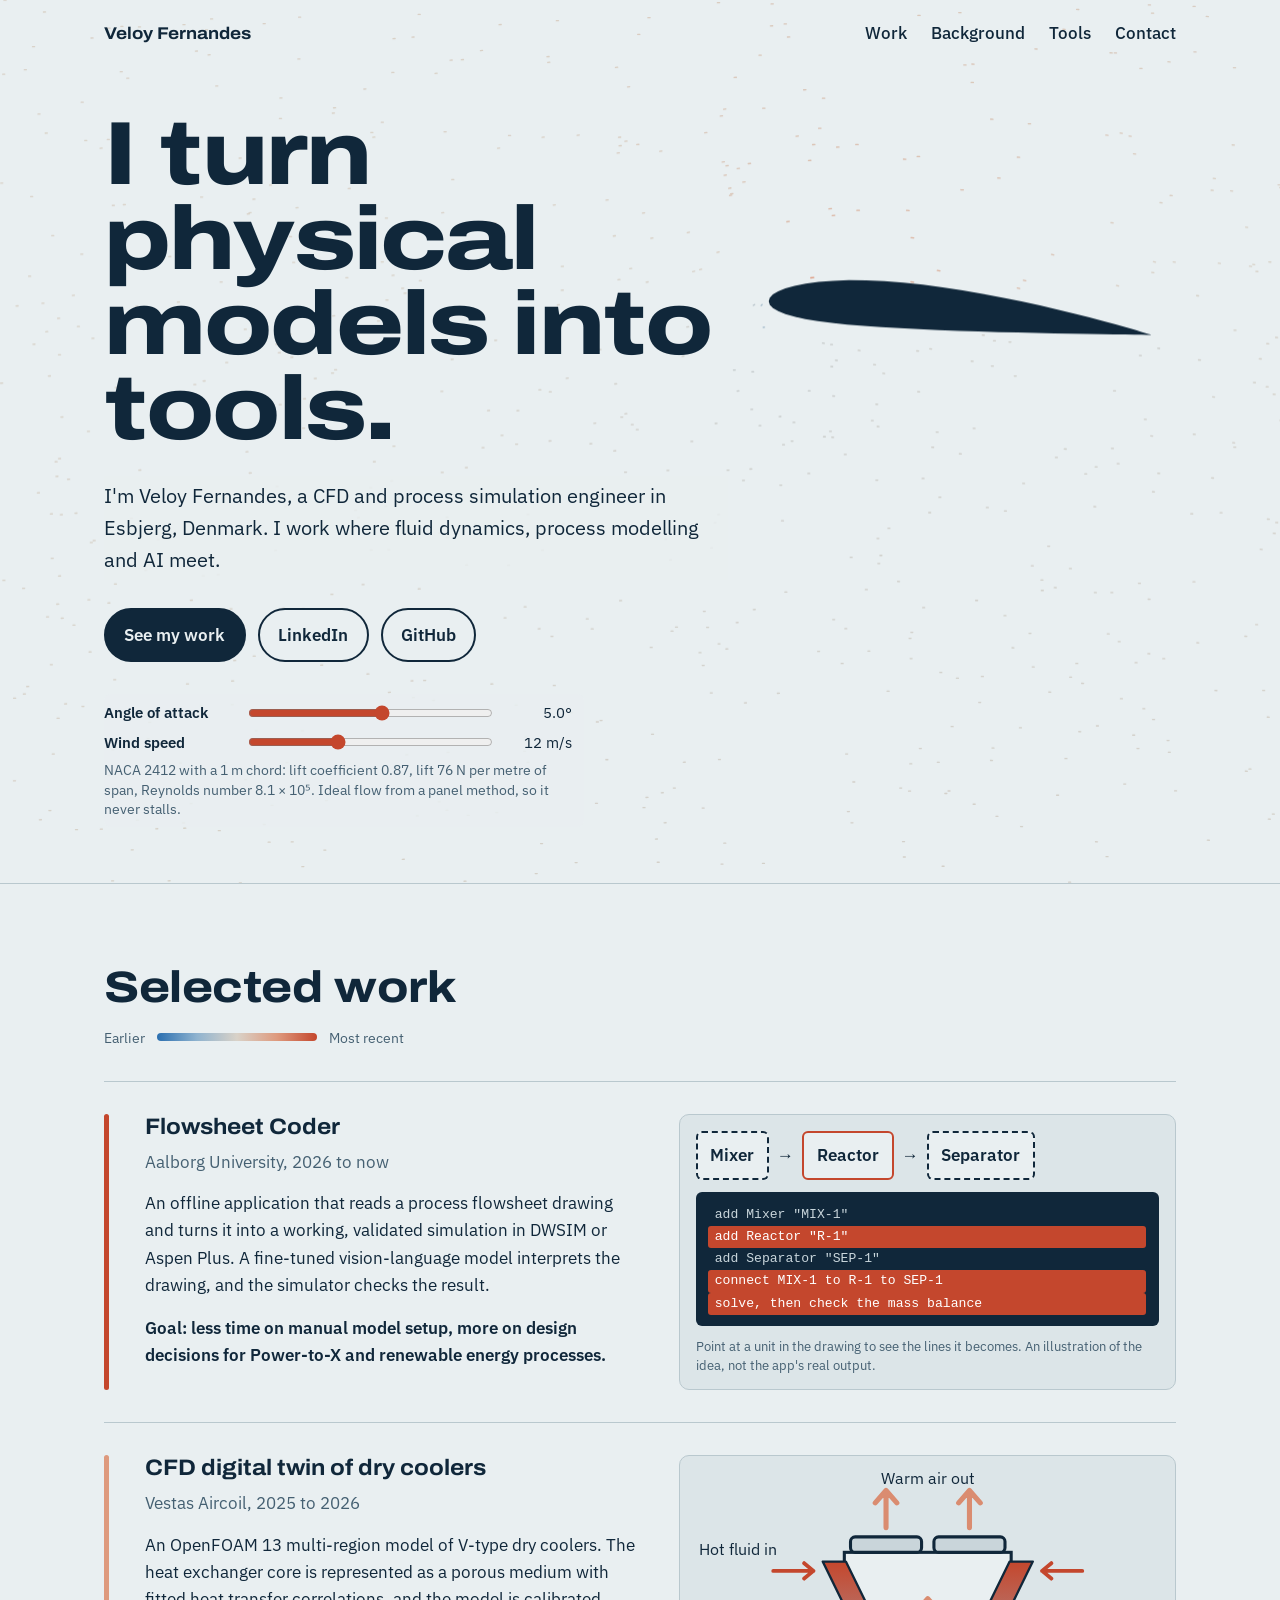
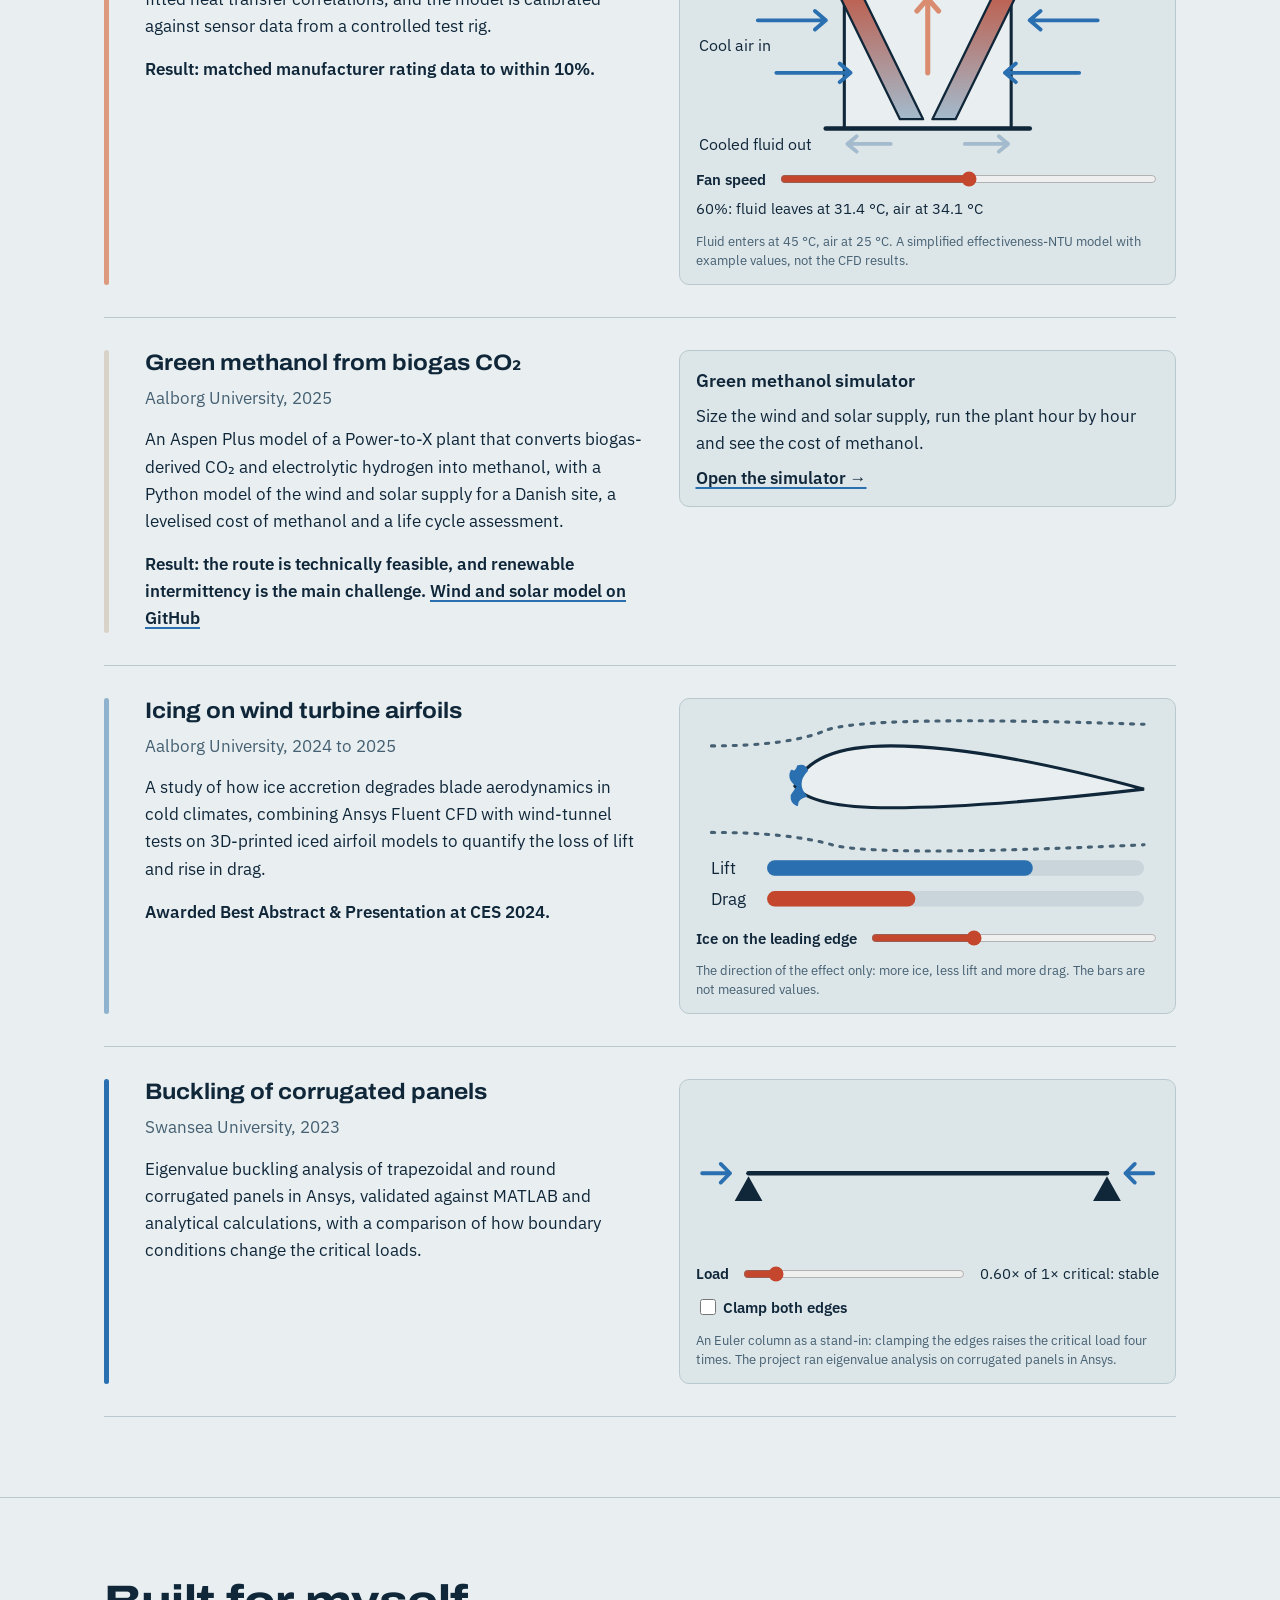
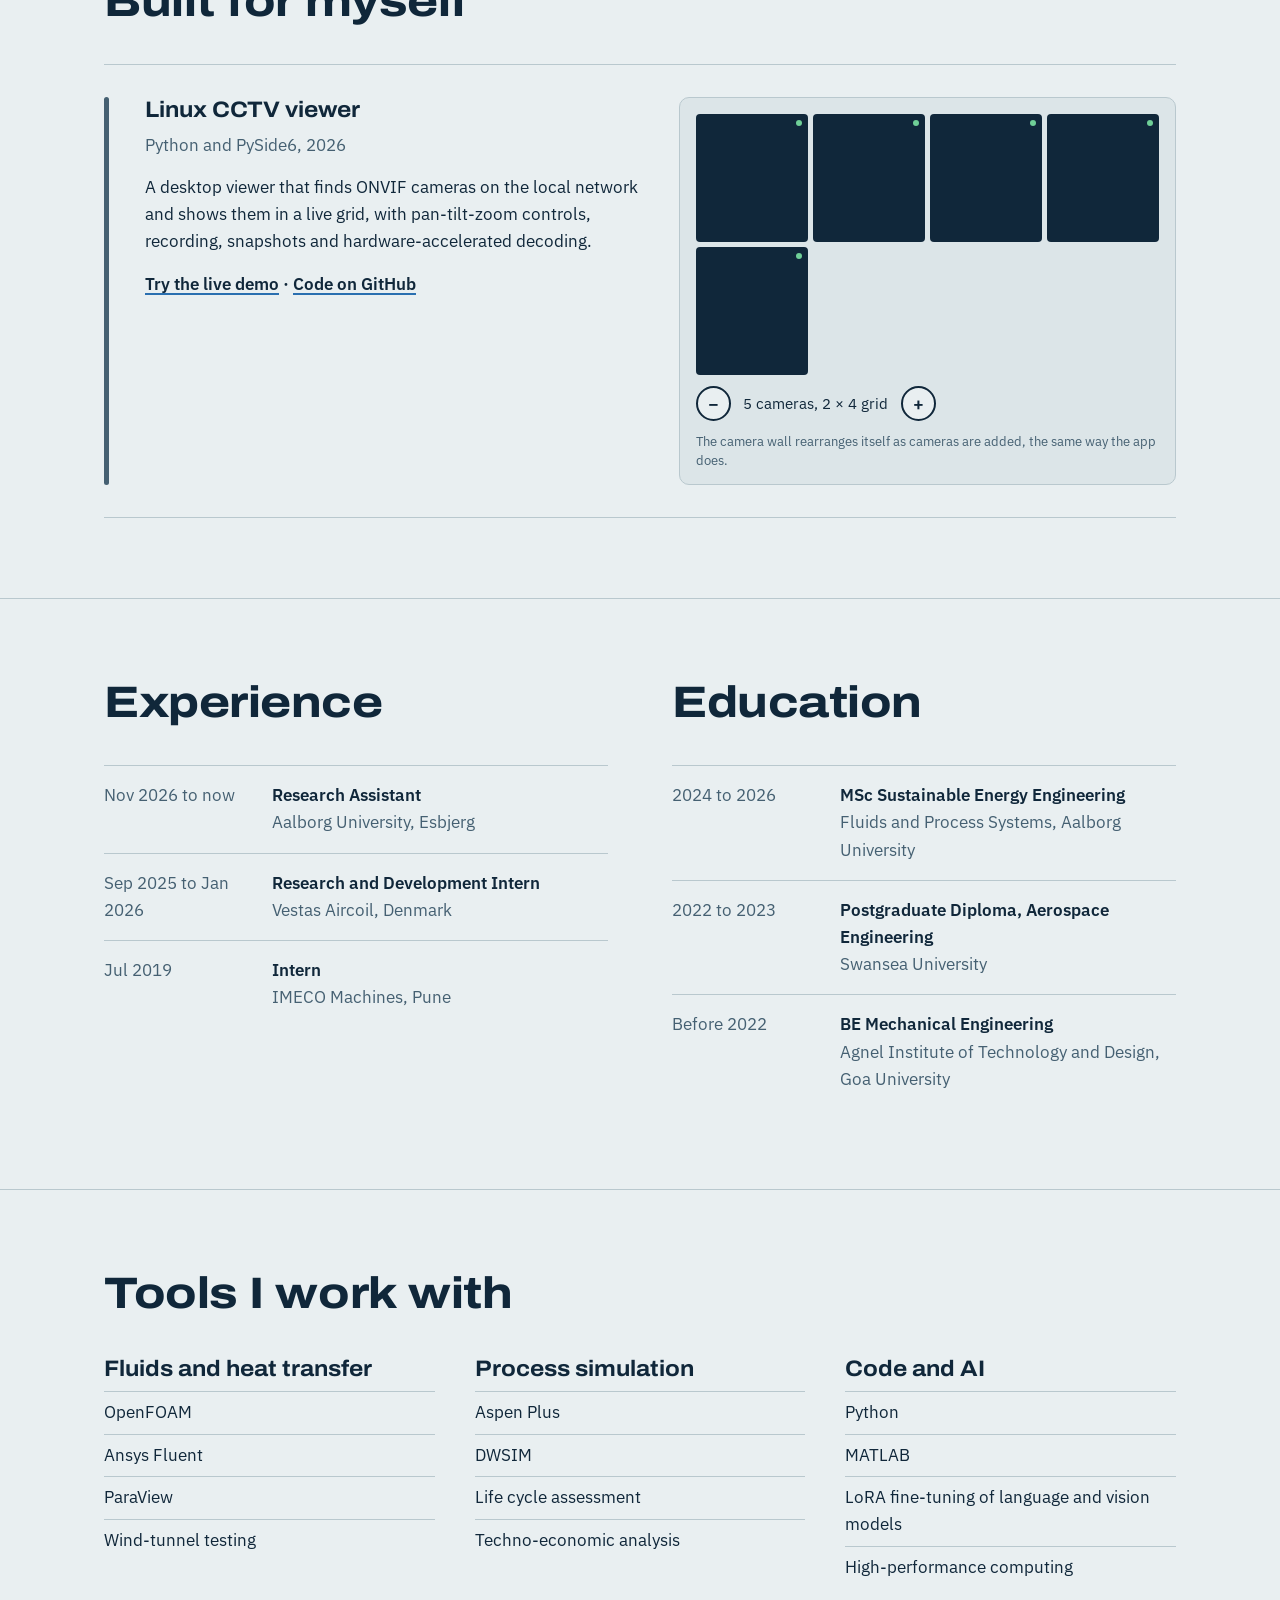
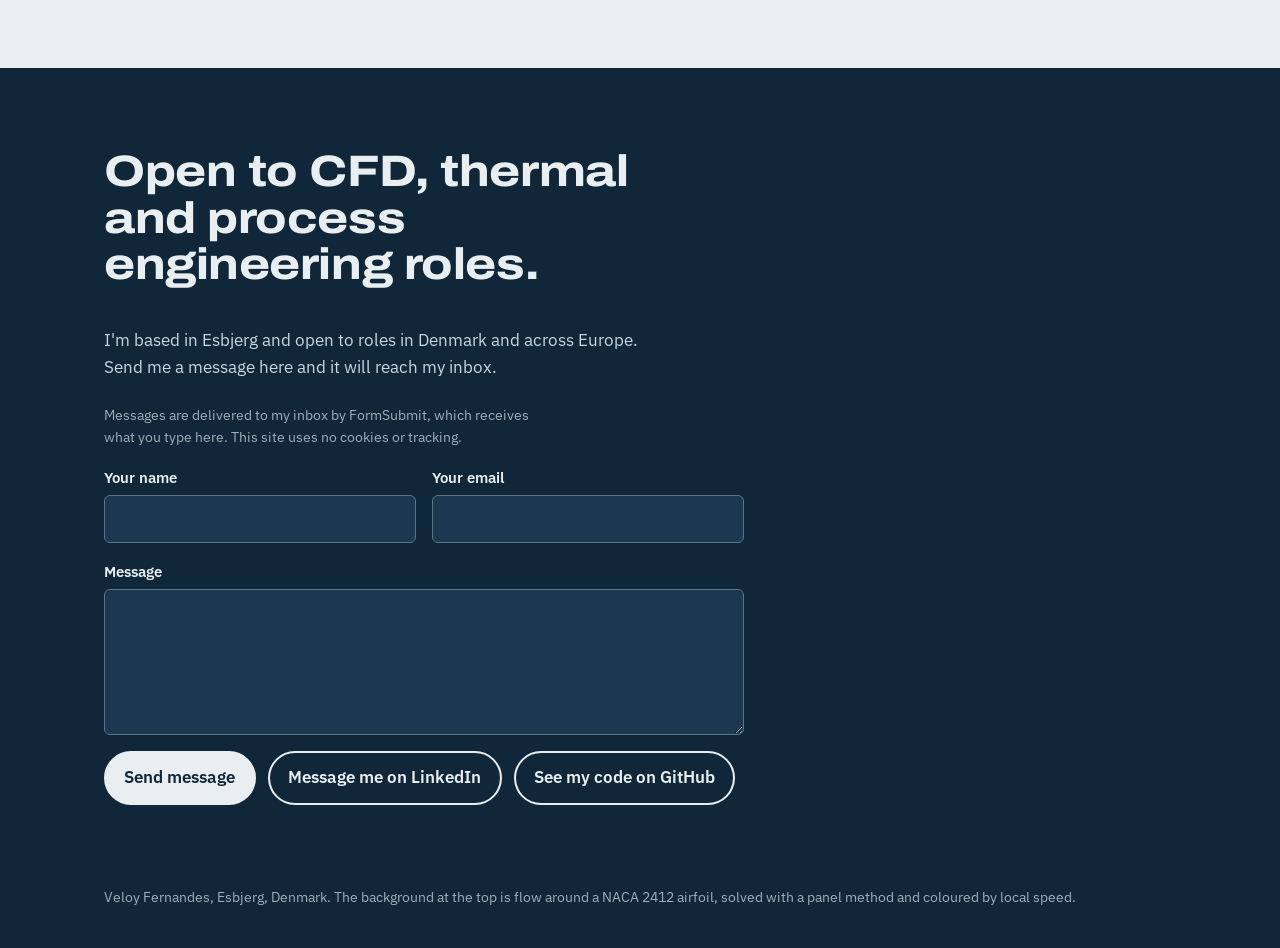
==== commit 6da956e8: "Replace the green methanol mini demo with a link to the full simulator Co-Authored-By: Claude Opus 5" ====
--- a/index.html
+++ b/index.html
@@ -113,6 +113,10 @@
   .demo svg { display: block; width: 100%; height: auto; overflow: visible; }
   .demo .ctl { display: flex; flex-wrap: wrap; align-items: center; gap: 0.4rem 0.8rem; margin-top: 0.7rem; font-size: 0.92rem; }
   .demo label { font-weight: 600; }
+  .golink { display: flex; flex-direction: column; gap: 0.5rem; text-decoration: none; transition: border-color 0.15s; }
+  .golink:hover { border-color: var(--hot); }
+  .golink strong { font-size: 1.1rem; }
+  .golink .go { font-weight: 600; text-decoration: underline; text-decoration-color: var(--cold); text-decoration-thickness: 2px; text-underline-offset: 3px; }
   .demo input[type=range] { flex: 1; min-width: 110px; accent-color: var(--hot); }
   .demo input[type=checkbox] { accent-color: var(--hot); width: 1rem; height: 1rem; vertical-align: -2px; }
   .demo output { font-variant-numeric: tabular-nums; }
@@ -260,14 +264,13 @@
             <h3>Green methanol from biogas CO₂</h3>
             <p class="where">Aalborg University, 2025</p>
             <p>An Aspen Plus model of a Power-to-X plant that converts biogas-derived CO₂ and electrolytic hydrogen into methanol, with a Python model of the wind and solar supply for a Danish site, a levelised cost of methanol and a life cycle assessment.</p>
-            <p class="result">Result: the route is technically feasible, and renewable intermittency is the main challenge. <a href="green-methanol/">Open the interactive simulator</a> · <a href="https://github.com/VeloyFernandes/Upgrading-Biogas-CO2-to-Green-Methanol-via-Wind-Solar-Powered-Alkaline-Electrolysis">Wind and solar model on GitHub</a></p>
-          </div>
-          <div class="demo" id="px">
-            <svg viewBox="0 0 300 130" role="img" aria-label="Wind and solar generation over one day against plant demand"><path id="pxwind" fill="#8FB3CF"/><path id="pxsun" fill="#DE9A7E"/><path id="pxdem" fill="none" stroke="currentColor" stroke-width="2" stroke-dasharray="6 4"/><path d="M10 118h280" stroke="currentColor" stroke-width="1.500"/><g font-family="IBM Plex Sans, Arial, sans-serif" font-size="10" style="fill:var(--ink-soft)"><text x="10" y="129">00:00</text><text x="138" y="129">12:00</text><text x="264" y="129">24:00</text><text id="pxlab" x="290" y="0" text-anchor="end" fill="currentColor">Plant demand 55 MW</text></g></svg>
-            <div class="ctl"><label for="pxsol">Solar</label><input id="pxsol" type="range" min="0" max="600" step="4" value="304"><output id="pxsolo" for="pxsol"></output></div>
-            <div class="ctl"><label for="pxwt">Wind turbines</label><input id="pxwt" type="range" min="0" max="60" value="20"><output id="pxwto" for="pxwt"></output></div>
-            <p class="note"><strong id="pxcov"></strong> Starts at the project's sizing. A stylised clear summer day with steady wind at 40% of rated power; the real model uses hourly NASA POWER weather data.</p>
-          </div>
+            <p class="result">Result: the route is technically feasible, and renewable intermittency is the main challenge. <a href="https://github.com/VeloyFernandes/Upgrading-Biogas-CO2-to-Green-Methanol-via-Wind-Solar-Powered-Alkaline-Electrolysis">Wind and solar model on GitHub</a></p>
+          </div>
+          <a class="demo golink" id="px" href="https://veloyfernandes.github.io/green-methanol/">
+            <strong>Green methanol simulator</strong>
+            <span>Size the wind and solar supply, run the plant hour by hour and see the cost of methanol.</span>
+            <span class="go">Open the simulator &rarr;</span>
+          </a>
         </li>
         <li>
           <span class="bar" style="background:#8FB3CF"></span>
@@ -584,31 +587,6 @@
     fan.addEventListener('input', update); update();
   })();
 
-  /* ---------- Power-to-X: a stylised day of supply against demand ---------- */
-  (function () {
-    var sol = $('pxsol'), wt = $('pxwt'), DEMAND = 55, x0 = 10, x1 = 290, yb = 118, yt = 14;
-    function update() {
-      var S = +sol.value, n = +wt.value, wind = n * 3 * 0.4, gen = [], peak = DEMAND * 1.3, covered = 0;
-      for (var i = 0; i <= 96; i++) {
-        var t = i / 4, s = t > 5 && t < 21 ? S * 0.75 * Math.sin(Math.PI * (t - 5) / 16) : 0;
-        gen.push(s); peak = Math.max(peak, wind + s);
-        if (i < 96 && wind + s >= DEMAND) covered += 0.25;
-      }
-      function X(i) { return x0 + (x1 - x0) * i / 96; }
-      function Y(v) { return yb - (yb - yt) * v / peak; }
-      var top = '', i;
-      for (i = 0; i <= 96; i++) top += (i ? 'L' : 'M') + X(i).toFixed(1) + ' ' + Y(wind + gen[i]).toFixed(1);
-      $('pxsun').setAttribute('d', top + 'L' + x1 + ' ' + Y(wind).toFixed(1) + 'L' + x0 + ' ' + Y(wind).toFixed(1) + 'Z');
-      $('pxwind').setAttribute('d', 'M' + x0 + ' ' + Y(wind).toFixed(1) + 'H' + x1 + 'V' + yb + 'H' + x0 + 'Z');
-      $('pxdem').setAttribute('d', 'M' + x0 + ' ' + Y(DEMAND).toFixed(1) + 'H' + x1);
-      $('pxlab').setAttribute('y', (Y(DEMAND) - 5).toFixed(1));
-      $('pxsolo').textContent = S + ' MW';
-      $('pxwto').textContent = n + ' × 3 MW';
-      $('pxcov').textContent = 'Supply covers the plant for ' + (Math.round(covered * 2) / 2) + ' of 24 hours.';
-    }
-    sol.addEventListener('input', update); wt.addEventListener('input', update); update();
-  })();
-
   /* ---------- Icing: qualitative trend ---------- */
   (function () {
     var amt = $('iceamt');
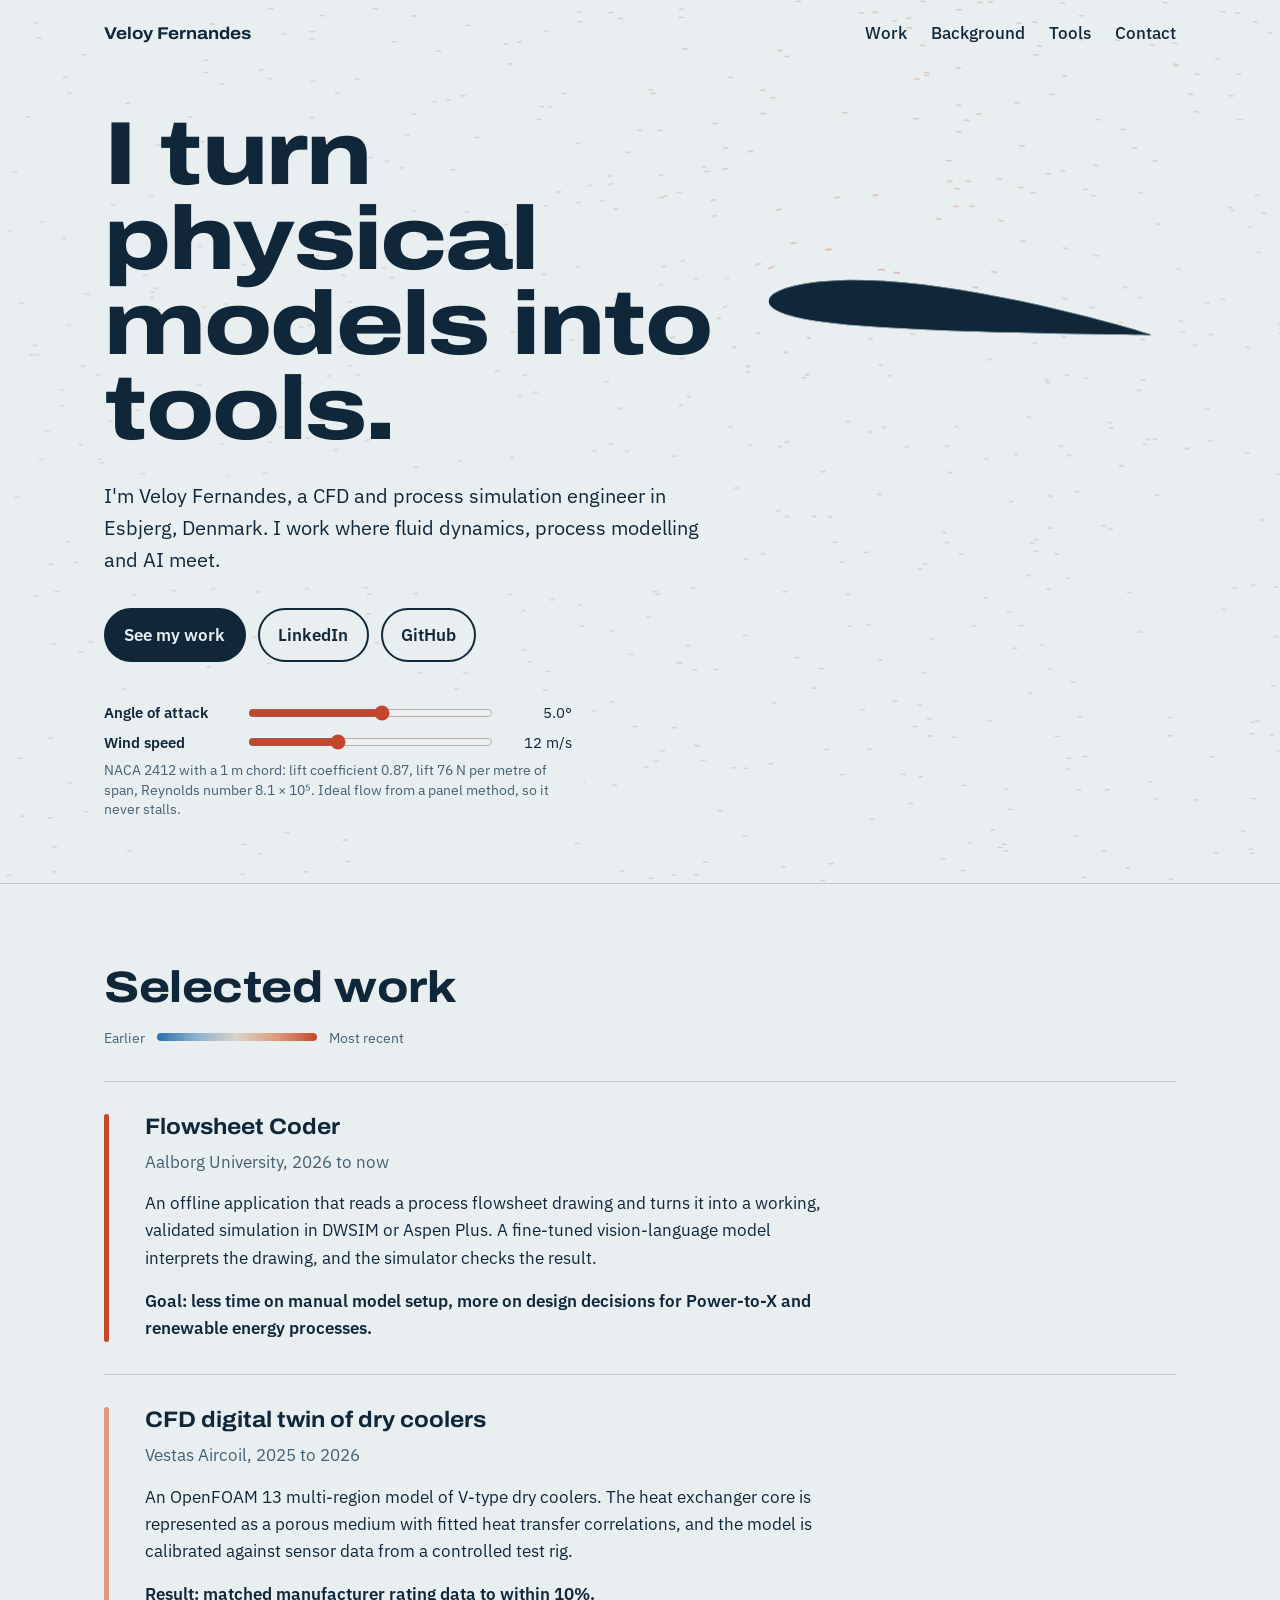
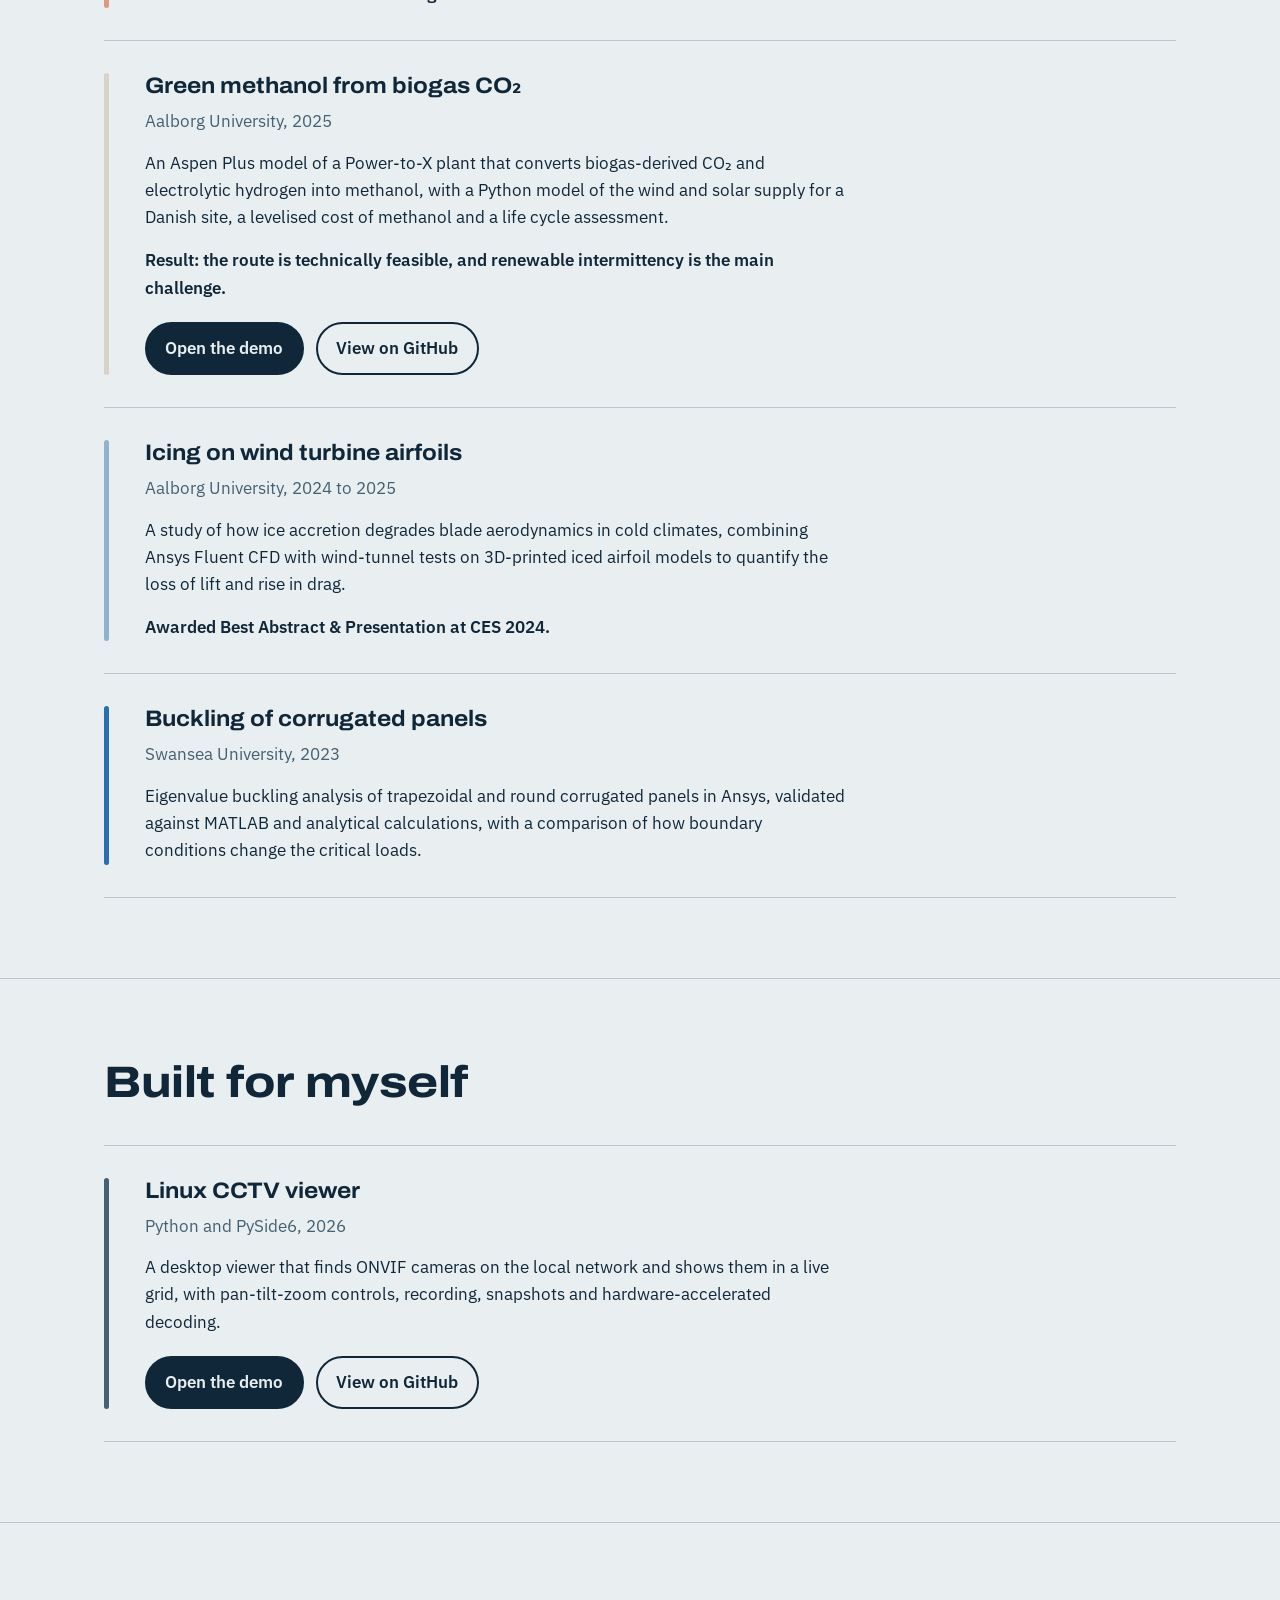
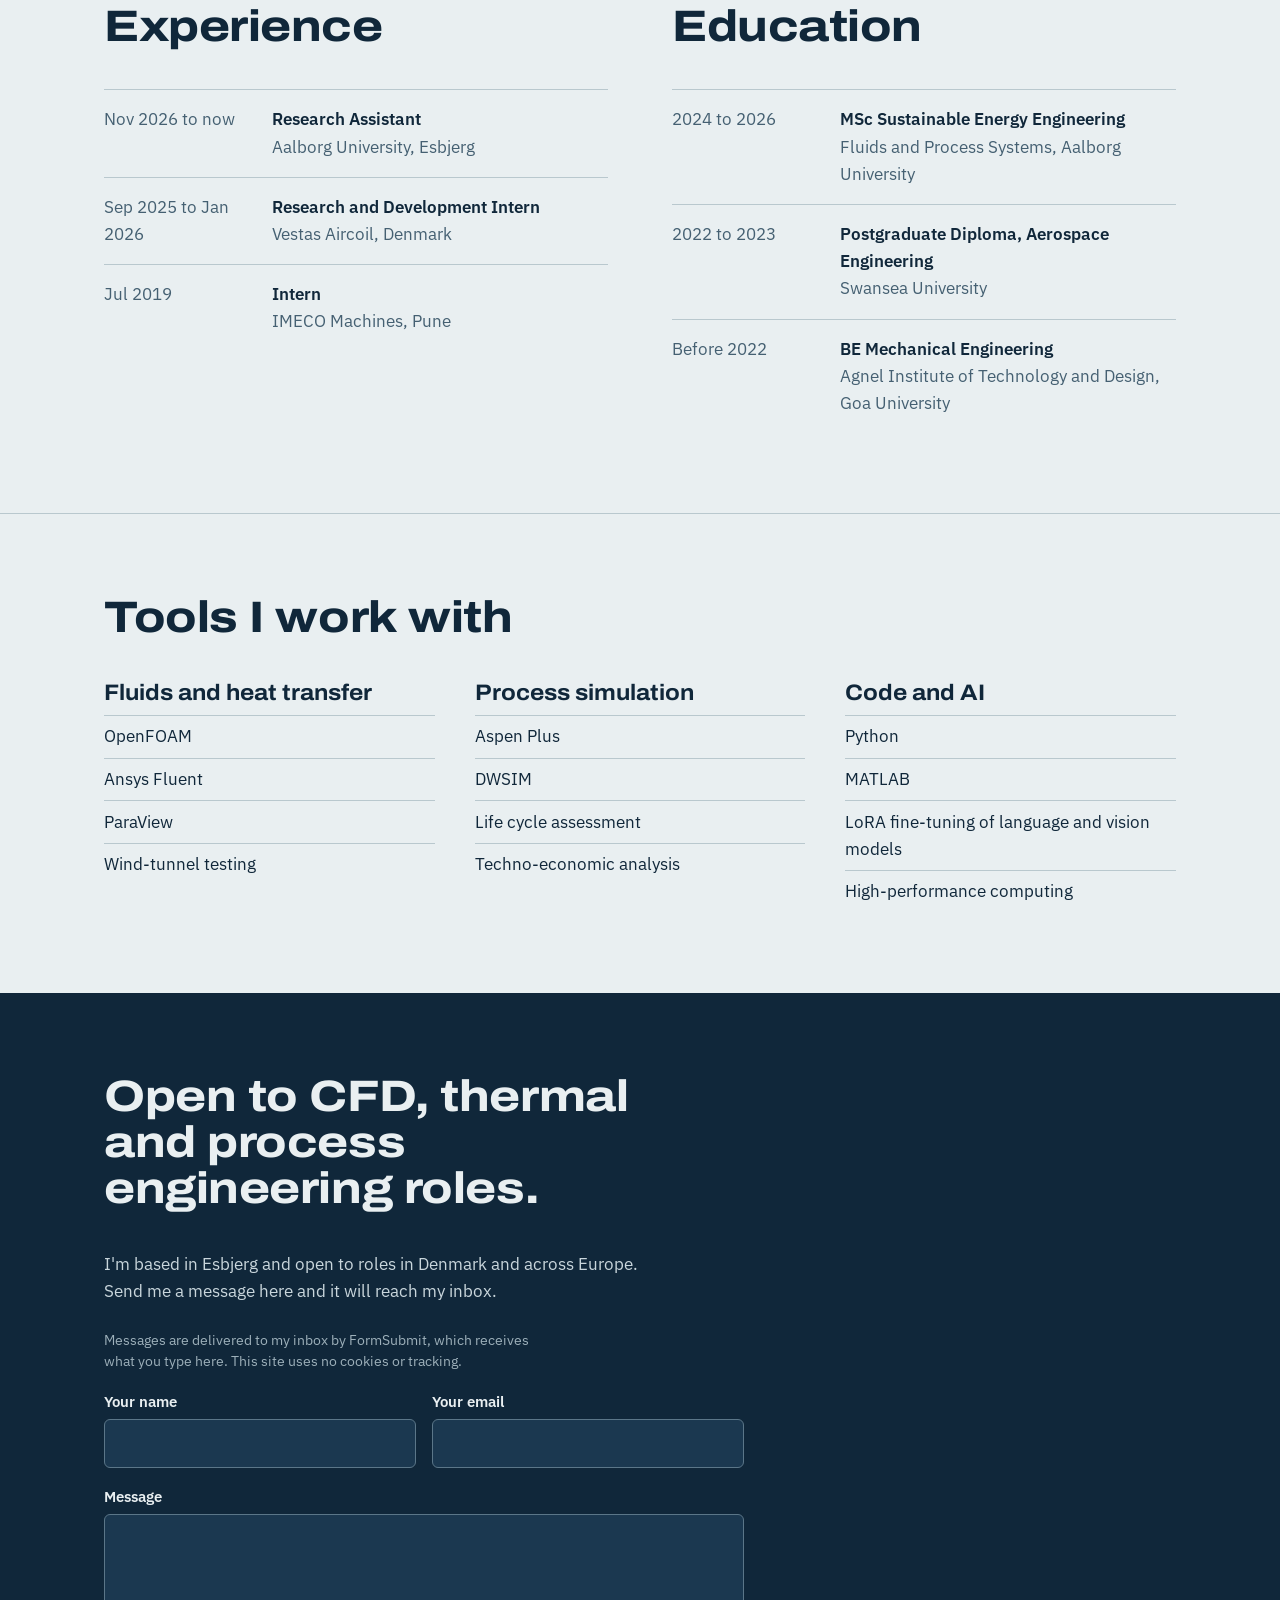
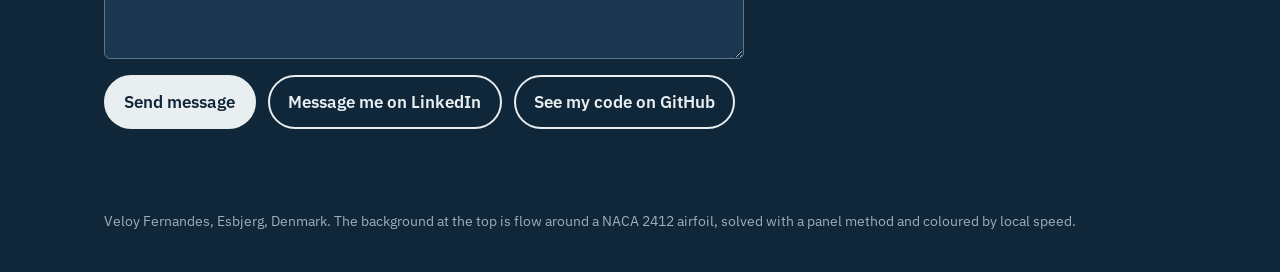
==== commit 6930b91c: "Replace inline project demos with demo and GitHub buttons" ====
--- a/index.html
+++ b/index.html
@@ -103,37 +103,14 @@
   /* Work rows */
   .work { list-style: none; margin: 0; padding: 0; }
   .work > li {
-    display: grid; grid-template-columns: 5px minmax(0, 1fr) minmax(0, 1fr); gap: 0 2.25rem; align-items: start;
+    display: grid; grid-template-columns: 5px minmax(0, 1fr); gap: 0 2.25rem; align-items: start;
     padding: 2rem 0; border-top: 1px solid var(--line);
   }
   .work > li:last-child { border-bottom: 1px solid var(--line); }
   .work .bar { border-radius: 3px; align-self: stretch; }
+  .work .info { max-width: 70ch; }
+  .work .links { display: flex; gap: 0.75rem; flex-wrap: wrap; margin-top: 1.25rem; }
   .work .info .where { margin-bottom: 0.9rem; }
-  .demo { background: var(--paper-deep); border: 1px solid var(--line); border-radius: 10px; padding: 1rem 1rem 0.85rem; }
-  .demo svg { display: block; width: 100%; height: auto; overflow: visible; }
-  .demo .ctl { display: flex; flex-wrap: wrap; align-items: center; gap: 0.4rem 0.8rem; margin-top: 0.7rem; font-size: 0.92rem; }
-  .demo label { font-weight: 600; }
-  .golink { display: flex; flex-direction: column; gap: 0.5rem; text-decoration: none; transition: border-color 0.15s; }
-  .golink:hover { border-color: var(--hot); }
-  .golink strong { font-size: 1.1rem; }
-  .golink .go { font-weight: 600; text-decoration: underline; text-decoration-color: var(--cold); text-decoration-thickness: 2px; text-underline-offset: 3px; }
-  .demo input[type=range] { flex: 1; min-width: 110px; accent-color: var(--hot); }
-  .demo input[type=checkbox] { accent-color: var(--hot); width: 1rem; height: 1rem; vertical-align: -2px; }
-  .demo output { font-variant-numeric: tabular-nums; }
-  .demo .note { color: var(--ink-soft); font-size: 0.82rem; line-height: 1.45; margin: 0.7rem 0 0; }
-  .demo .note strong { color: var(--ink); }
-  .demo button { font: inherit; color: inherit; cursor: pointer; }
-  .fs-units { display: flex; align-items: center; gap: 0.5rem; flex-wrap: wrap; }
-  .fs-units button { background: var(--paper); border: 2px dashed var(--ink); border-radius: 6px; padding: 0.55rem 0.8rem; font-weight: 600; }
-  .fs-units button.on { border-style: solid; border-color: var(--hot); }
-  .fs-code { list-style: none; margin: 0.8rem 0 0; padding: 0.7rem 0.8rem; background: var(--deep); color: #C9D6DC; border-radius: 6px; font: 0.82rem/1.7 ui-monospace, SFMono-Regular, Menlo, Consolas, monospace; }
-  .fs-code li { padding: 0 0.4rem; border-radius: 3px; }
-  .fs-code li.on { background: var(--hot); color: #fff; }
-  .cam-grid { display: grid; gap: 5px; aspect-ratio: 16 / 9; }
-  .cam-grid i { background: var(--tile); border-radius: 4px; position: relative; min-height: 0; }
-  .cam-grid i::after { content: ""; position: absolute; top: 6px; right: 6px; width: 6px; height: 6px; border-radius: 50%; background: #6FCF97; }
-  #cam .ctl button { width: 2.2rem; height: 2.2rem; border-radius: 50%; border: 2px solid var(--ink); background: var(--paper); font-weight: 700; font-size: 1.1rem; line-height: 1; }
-  #cam .ctl button:hover { border-color: var(--hot); }
   .work .where { color: var(--ink-soft); margin: 0; }
   .work .result { font-weight: 600; }
   .work p:last-child { margin-bottom: 0; }
@@ -179,9 +156,6 @@
 
   @media (max-width: 820px) {
     .work > li { grid-template-columns: 5px 1fr; }
-    .work > li > .bar { grid-row: 1 / span 2; }
-    .work > li > div { grid-column: 2; }
-    .work > li > .demo { margin-top: 1.25rem; }
     .cols { grid-template-columns: 1fr; gap: 3.5rem; }
     .tools { grid-template-columns: 1fr; gap: 2rem; }
     .timeline li { grid-template-columns: 1fr; gap: 0.15rem; }
@@ -238,11 +212,6 @@
             <p>An offline application that reads a process flowsheet drawing and turns it into a working, validated simulation in DWSIM or Aspen Plus. A fine-tuned vision-language model interprets the drawing, and the simulator checks the result.</p>
             <p class="result">Goal: less time on manual model setup, more on design decisions for Power-to-X and renewable energy processes.</p>
           </div>
-          <div class="demo" id="fs">
-            <div class="fs-units"><button type="button" data-k="mix">Mixer</button><span aria-hidden="true">&#8594;</span><button type="button" data-k="rx">Reactor</button><span aria-hidden="true">&#8594;</span><button type="button" data-k="sep">Separator</button></div>
-            <ol class="fs-code"><li data-k="mix">add Mixer "MIX-1"</li><li data-k="rx">add Reactor "R-1"</li><li data-k="sep">add Separator "SEP-1"</li><li data-k="mix rx sep">connect MIX-1 to R-1 to SEP-1</li><li data-k="mix rx sep">solve, then check the mass balance</li></ol>
-            <p class="note">Point at a unit in the drawing to see the lines it becomes. An illustration of the idea, not the app's real output.</p>
-          </div>
         </li>
         <li>
           <span class="bar" style="background:#DE9A7E"></span>
@@ -252,11 +221,6 @@
             <p>An OpenFOAM 13 multi-region model of V-type dry coolers. The heat exchanger core is represented as a porous medium with fitted heat transfer correlations, and the model is calibrated against sensor data from a controlled test rig.</p>
             <p class="result">Result: matched manufacturer rating data to within 10%.</p>
           </div>
-          <div class="demo" id="dc">
-            <svg viewBox="0 -18 300 184" role="img" aria-label="V-type dry cooler: cool air is drawn in through two angled coils and discharged upward by fans, cooling the fluid as it runs down the coils"><defs><linearGradient id="gdc" x1="0" y1="0" x2="0" y2="1"><stop id="dc0" offset="0" stop-color="#C4472D"/><stop id="dc1" offset="1" stop-color="#2A6FB0"/></linearGradient></defs><rect x="96" y="34" width="108" height="114" style="fill:var(--paper)" stroke="currentColor" stroke-width="2"/><path d="M84 148h132" stroke="currentColor" stroke-width="3" stroke-linecap="round"/><path d="M82 40h15l50 102h-15z" fill="url(#gdc)" stroke="currentColor" stroke-width="1.500" stroke-linejoin="round"/><path d="M218 40h-15l-50 102h15z" fill="url(#gdc)" stroke="currentColor" stroke-width="1.500" stroke-linejoin="round"/><g style="fill:var(--track)" stroke="currentColor" stroke-width="2"><rect x="100" y="24" width="46" height="10" rx="3"/><rect x="154" y="24" width="46" height="10" rx="3"/></g><g id="dcair" fill="none" stroke="#2A6FB0" stroke-width="2" stroke-linecap="round" stroke-linejoin="round"><path d="M40 78h44m-7-6 7 6-7 6M52 112h48m-7-6 7 6-7 6M260 78h-44m7-6-7 6 7 6M248 112h-48m7-6-7 6 7 6"/></g><g id="dcup" fill="none" stroke="#C4472D" stroke-width="3" stroke-linecap="round" stroke-linejoin="round"><path d="M123 18V-6m-7 8 7-8 7 8M177 18V-6m-7 8 7-8 7 8M150 112V64m-7 8 7-8 7 8"/></g><g fill="none" stroke-width="2.500" stroke-linecap="round" stroke-linejoin="round"><path d="M50 46h26m-6-5 6 5-6 5M250 46h-26m6-5-6 5 6 5" stroke="#C4472D"/><path id="dcfout" d="M126 158H98m6-5-6 5 6 5M174 158h28m-6-5 6 5-6 5" stroke="#2A6FB0"/></g><g font-family="IBM Plex Sans, Arial, sans-serif" font-size="10.500" fill="currentColor"><text x="2" y="36">Hot fluid in</text><text x="2" y="98">Cool air in</text><text x="2" y="162">Cooled fluid out</text><text x="150" y="-10" text-anchor="middle">Warm air out</text></g></svg>
-            <div class="ctl"><label for="dcfan">Fan speed</label><input id="dcfan" type="range" min="20" max="100" value="60"><output id="dcout" for="dcfan"></output></div>
-            <p class="note">Fluid enters at 45 °C, air at 25 °C. A simplified effectiveness-NTU model with example values, not the CFD results.</p>
-          </div>
         </li>
         <li>
           <span class="bar" style="background:#D9D2C8"></span>
@@ -264,13 +228,9 @@
             <h3>Green methanol from biogas CO₂</h3>
             <p class="where">Aalborg University, 2025</p>
             <p>An Aspen Plus model of a Power-to-X plant that converts biogas-derived CO₂ and electrolytic hydrogen into methanol, with a Python model of the wind and solar supply for a Danish site, a levelised cost of methanol and a life cycle assessment.</p>
-            <p class="result">Result: the route is technically feasible, and renewable intermittency is the main challenge. <a href="https://github.com/VeloyFernandes/Upgrading-Biogas-CO2-to-Green-Methanol-via-Wind-Solar-Powered-Alkaline-Electrolysis">Wind and solar model on GitHub</a></p>
+            <p class="result">Result: the route is technically feasible, and renewable intermittency is the main challenge.</p>
+            <div class="links"><a class="btn solid" href="green-methanol/">Open the demo</a><a class="btn" href="https://github.com/VeloyFernandes/Upgrading-Biogas-CO2-to-Green-Methanol-via-Wind-Solar-Powered-Alkaline-Electrolysis">View on GitHub</a></div>
           </div>
-          <a class="demo golink" id="px" href="https://veloyfernandes.github.io/green-methanol/">
-            <strong>Green methanol simulator</strong>
-            <span>Size the wind and solar supply, run the plant hour by hour and see the cost of methanol.</span>
-            <span class="go">Open the simulator &rarr;</span>
-          </a>
         </li>
         <li>
           <span class="bar" style="background:#8FB3CF"></span>
@@ -280,11 +240,6 @@
             <p>A study of how ice accretion degrades blade aerodynamics in cold climates, combining Ansys Fluent CFD with wind-tunnel tests on 3D-printed iced airfoil models to quantify the loss of lift and rise in drag.</p>
             <p class="result">Awarded Best Abstract &amp; Presentation at CES 2024.</p>
           </div>
-          <div class="demo" id="ice">
-            <svg viewBox="0 0 300 130" role="img" aria-label="Airfoil with adjustable leading-edge ice, and lift and drag bars"><g fill="none" stroke-width="2" stroke-linecap="round"><path d="M10 20q50 0 74-10t206-4M10 76q50 0 78 8t202 0" style="stroke:var(--ink-soft)" stroke-dasharray="2 5"/><path d="M64 46q10-26 62-26 60 0 164 28-104 12-164 12-52 0-62-14z" stroke="currentColor" style="fill:var(--paper)"/></g><path id="iceshape" d="M66 46q-12-7-7-17 5 3 7-5 8-2 10 5-7 7-7 15 0 7 6 13-10 2-10 10-7-3-6-11z" fill="#2A6FB0" stroke="#2A6FB0" stroke-width="2" stroke-linejoin="round"/><g font-family="IBM Plex Sans, Arial, sans-serif" font-size="11" fill="currentColor"><text x="10" y="103">Lift</text><text x="10" y="123">Drag</text></g><rect x="46" y="94" width="244" height="10" rx="5" style="fill:var(--track)"/><rect x="46" y="114" width="244" height="10" rx="5" style="fill:var(--track)"/><rect id="icelift" x="46" y="94" width="160" height="10" rx="5" fill="#2A6FB0"/><rect id="icedrag" x="46" y="114" width="60" height="10" rx="5" fill="#C4472D"/></svg>
-            <div class="ctl"><label for="iceamt">Ice on the leading edge</label><input id="iceamt" type="range" min="0" max="100" value="35"></div>
-            <p class="note">The direction of the effect only: more ice, less lift and more drag. The bars are not measured values.</p>
-          </div>
         </li>
         <li>
           <span class="bar" style="background:#2A6FB0"></span>
@@ -292,12 +247,6 @@
             <h3>Buckling of corrugated panels</h3>
             <p class="where">Swansea University, 2023</p>
             <p>Eigenvalue buckling analysis of trapezoidal and round corrugated panels in Ansys, validated against MATLAB and analytical calculations, with a comparison of how boundary conditions change the critical loads.</p>
-          </div>
-          <div class="demo" id="bk">
-            <svg viewBox="0 0 300 100" role="img" aria-label="A panel edge under compression that buckles past its critical load"><g id="bksup" fill="currentColor"></g><path id="bkline" fill="none" stroke="currentColor" stroke-width="3" stroke-linecap="round"/><g fill="none" stroke="#2A6FB0" stroke-width="2.500" stroke-linecap="round" stroke-linejoin="round"><path id="bkl" d="M4 50h18m-6-6 6 6-6 6"/><path id="bkr" d="M296 50h-18m6-6-6 6 6 6"/></g></svg>
-            <div class="ctl"><label for="bkload">Load</label><input id="bkload" type="range" min="0" max="5" step="0.05" value="0.6"><output id="bkout" for="bkload"></output></div>
-            <div class="ctl"><label><input id="bkclamp" type="checkbox"> Clamp both edges</label></div>
-            <p class="note">An Euler column as a stand-in: clamping the edges raises the critical load four times. The project ran eigenvalue analysis on corrugated panels in Ansys.</p>
           </div>
         </li>
       </ul>
@@ -314,12 +263,7 @@
             <h3>Linux CCTV viewer</h3>
             <p class="where">Python and PySide6, 2026</p>
             <p>A desktop viewer that finds ONVIF cameras on the local network and shows them in a live grid, with pan-tilt-zoom controls, recording, snapshots and hardware-accelerated decoding.</p>
-            <p class="result"><a href="cctv-demo.html">Try the live demo</a> · <a href="https://github.com/VeloyFernandes/Linux_Local_CCTV_Viewer">Code on GitHub</a></p>
-          </div>
-          <div class="demo" id="cam">
-            <div class="cam-grid" id="camgrid" aria-hidden="true"></div>
-            <div class="ctl"><button type="button" id="camless" aria-label="Remove a camera">&#8722;</button><output id="camout"></output><button type="button" id="cammore" aria-label="Add a camera">+</button></div>
-            <p class="note">The camera wall rearranges itself as cameras are added, the same way the app does.</p>
+            <div class="links"><a class="btn solid" href="cctv-demo.html">Open the demo</a><a class="btn" href="https://github.com/VeloyFernandes/Linux_Local_CCTV_Viewer">View on GitHub</a></div>
           </div>
         </li>
       </ul>
@@ -555,90 +499,6 @@
     if (!reduce) requestAnimationFrame(frame);
   })();
 
-  /* ---------- Flowsheet Coder: unit <-> code line ---------- */
-  (function () {
-    var root = $('fs'), units = root.querySelectorAll('.fs-units button'), lines = root.querySelectorAll('.fs-code li');
-    function show(k) {
-      units.forEach(function (u) { u.classList.toggle('on', u.dataset.k === k); });
-      lines.forEach(function (l) { l.classList.toggle('on', !!k && l.dataset.k.split(' ').indexOf(k) > -1); });
-    }
-    units.forEach(function (u) {
-      ['mouseenter', 'focus', 'click'].forEach(function (ev) { u.addEventListener(ev, function () { show(u.dataset.k); }); });
-    });
-    show('rx');
-  })();
-
-  /* ---------- Dry cooler: effectiveness-NTU with example values ---------- */
-  (function () {
-    var fan = $('dcfan'), Tf = 45, Ta = 25;
-    function update() {
-      var f = fan.value / 100, Cf = 1, Cair = 2.5 * f, UA = 2.2 * Math.pow(f, 0.6);
-      var Cmin = Math.min(Cf, Cair), Cmax = Math.max(Cf, Cair), Cr = Cmin / Cmax, N = UA / Cmin;
-      var e = Math.abs(1 - Cr) < 1e-6 ? N / (1 + N) : (1 - Math.exp(-N * (1 - Cr))) / (1 - Cr * Math.exp(-N * (1 - Cr)));
-      var q = e * Cmin * (Tf - Ta), Tfo = Tf - q / Cf, Tao = Ta + q / Cair;
-      $('dc0').setAttribute('stop-color', ramp(1));
-      $('dc1').setAttribute('stop-color', ramp((Tfo - Ta) / (Tf - Ta)));
-      $('dcup').setAttribute('stroke', ramp(0.62 + 0.38 * (Tao - Ta) / (Tf - Ta)));
-      $('dcup').setAttribute('stroke-width', (1.5 + 3 * f).toFixed(1));
-      $('dcfout').setAttribute('stroke', ramp((Tfo - Ta) / (Tf - Ta)));
-      $('dcair').setAttribute('stroke-width', (1 + 2.5 * f).toFixed(1));
-      $('dcout').textContent = fan.value + '%: fluid leaves at ' + Tfo.toFixed(1) + ' °C, air at ' + Tao.toFixed(1) + ' °C';
-    }
-    fan.addEventListener('input', update); update();
-  })();
-
-  /* ---------- Icing: qualitative trend ---------- */
-  (function () {
-    var amt = $('iceamt');
-    function update() {
-      var g = amt.value / 100, k = 0.15 + 1.25 * g;
-      $('iceshape').setAttribute('transform', 'translate(66 46) scale(' + k.toFixed(3) + ') translate(-66 -46)');
-      $('iceshape').style.opacity = g < 0.02 ? 0 : 1;
-      $('icelift').setAttribute('width', (200 * (1 - 0.4 * g)).toFixed(0));
-      $('icedrag').setAttribute('width', (50 * (1 + 2.6 * g)).toFixed(0));
-    }
-    amt.addEventListener('input', update); update();
-  })();
-
-  /* ---------- Buckling: Euler column stand-in ---------- */
-  (function () {
-    var load = $('bkload'), clamp = $('bkclamp'), xa = 34, xb = 266, y = 50;
-    function update() {
-      var P = +load.value, c = clamp.checked, Pcr = c ? 4 : 1, over = P / Pcr - 1;
-      var A = over > 0 ? 30 * Math.sqrt(Math.min(over, 1.2)) : 0, d = '';
-      for (var i = 0; i <= 60; i++) {
-        var u = i / 60, w = c ? (1 - Math.cos(2 * Math.PI * u)) / 2 : Math.sin(Math.PI * u);
-        d += (i ? 'L' : 'M') + (xa + (xb - xa) * u).toFixed(1) + ' ' + (y - A * w).toFixed(1);
-      }
-      $('bkline').setAttribute('d', d);
-      $('bkline').setAttribute('stroke', over > 0 ? '#C4472D' : 'currentColor');
-      $('bksup').innerHTML = c
-        ? '<rect x="26" y="30" width="8" height="40"/><rect x="266" y="30" width="8" height="40"/>'
-        : '<path d="M34 52l-9 16h18zM266 52l-9 16h18z"/>';
-      $('bkout').textContent = P.toFixed(2) + '× of ' + Pcr + '× critical: ' + (over > 0 ? 'buckled' : 'stable');
-    }
-    load.addEventListener('input', update); clamp.addEventListener('change', update); update();
-  })();
-
-  /* ---------- CCTV viewer: grid grows with camera count ---------- */
-  (function () {
-    var n = 5, grid = $('camgrid');
-    function layout(k) { // rows, columns, as in the app
-      if (k <= 1) return [1, 1]; if (k <= 4) return [2, 2]; if (k <= 8) return [2, 4]; if (k <= 9) return [3, 3];
-      return [Math.ceil(k / 4), 4];
-    }
-    function update() {
-      var l = layout(n), html = '';
-      for (var i = 0; i < n; i++) html += '<i></i>';
-      grid.innerHTML = html;
-      grid.style.gridTemplateColumns = 'repeat(' + l[1] + ', 1fr)';
-      grid.style.gridTemplateRows = 'repeat(' + l[0] + ', 1fr)';
-      $('camout').textContent = n + (n === 1 ? ' camera' : ' cameras') + ', ' + l[0] + ' × ' + l[1] + ' grid';
-    }
-    $('camless').addEventListener('click', function () { n = Math.max(1, n - 1); update(); });
-    $('cammore').addEventListener('click', function () { n = Math.min(16, n + 1); update(); });
-    update();
-  })();
 })();
 </script>
 </body>
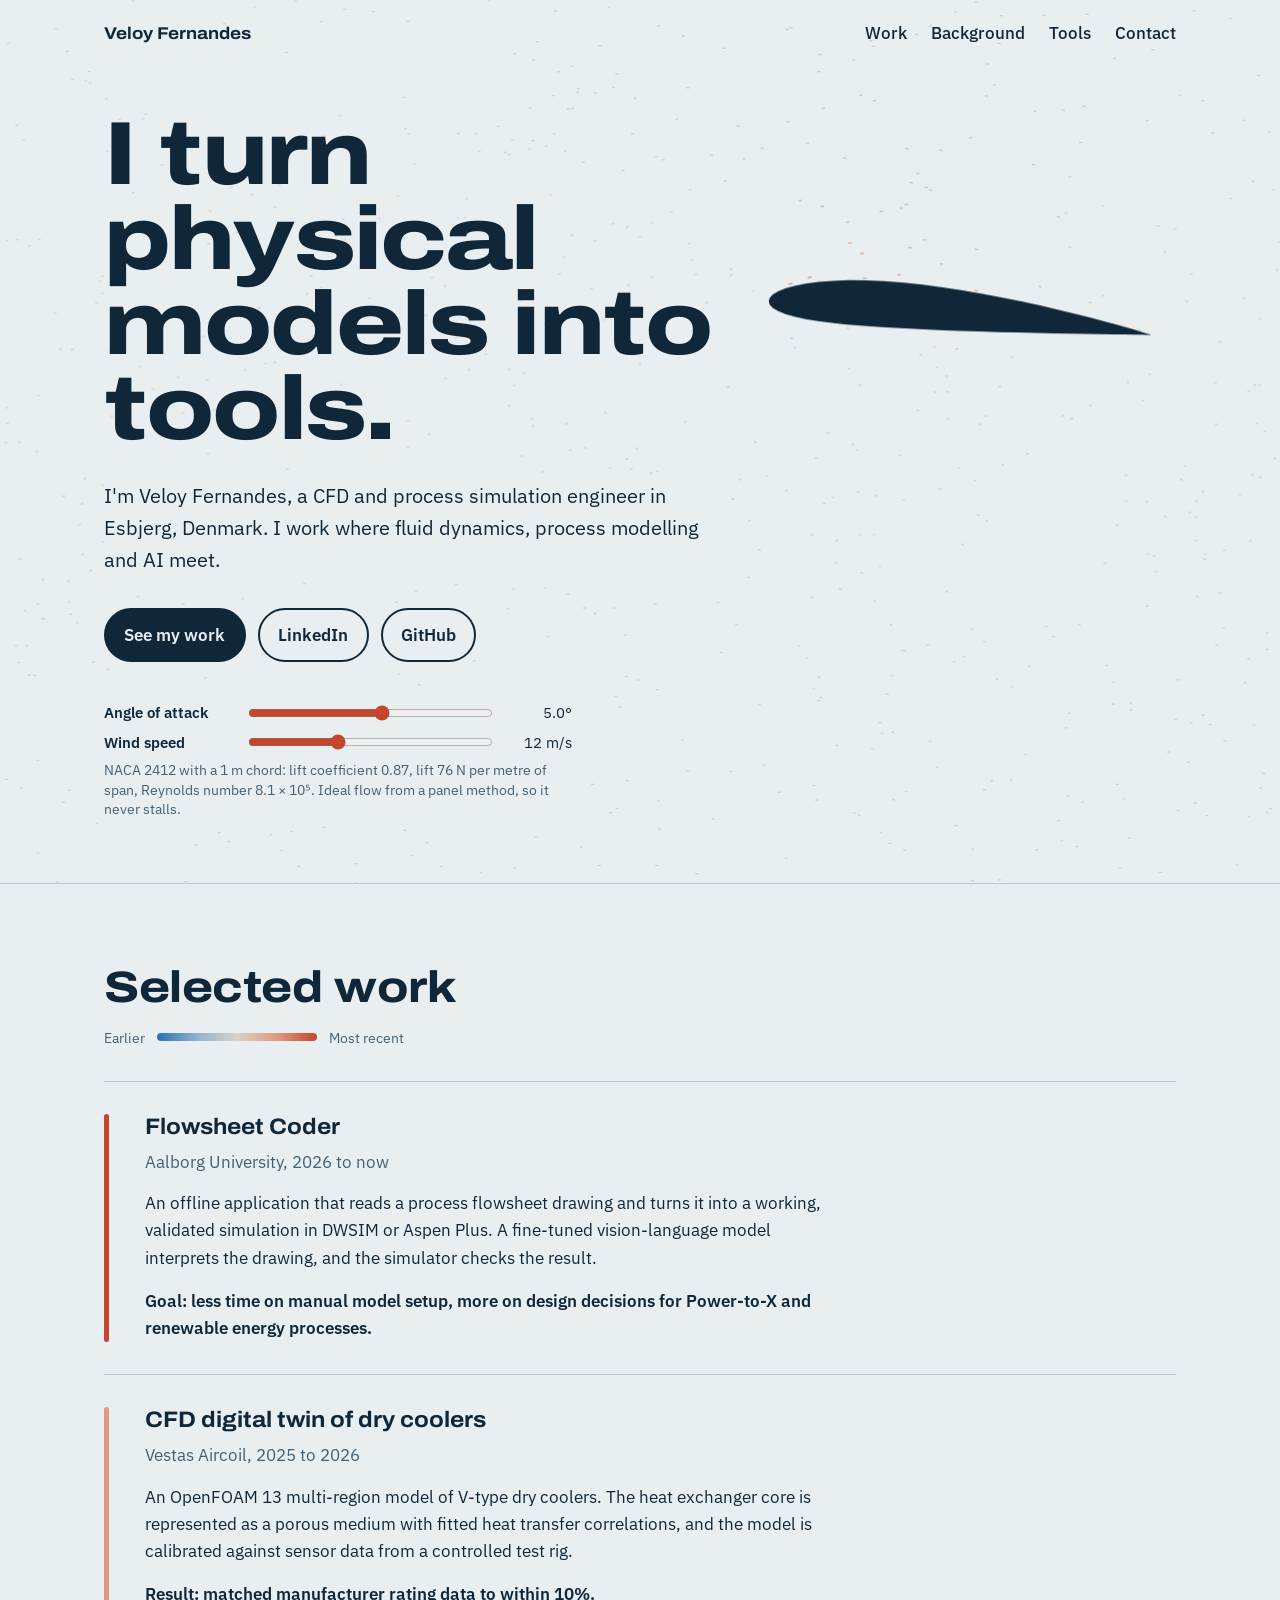
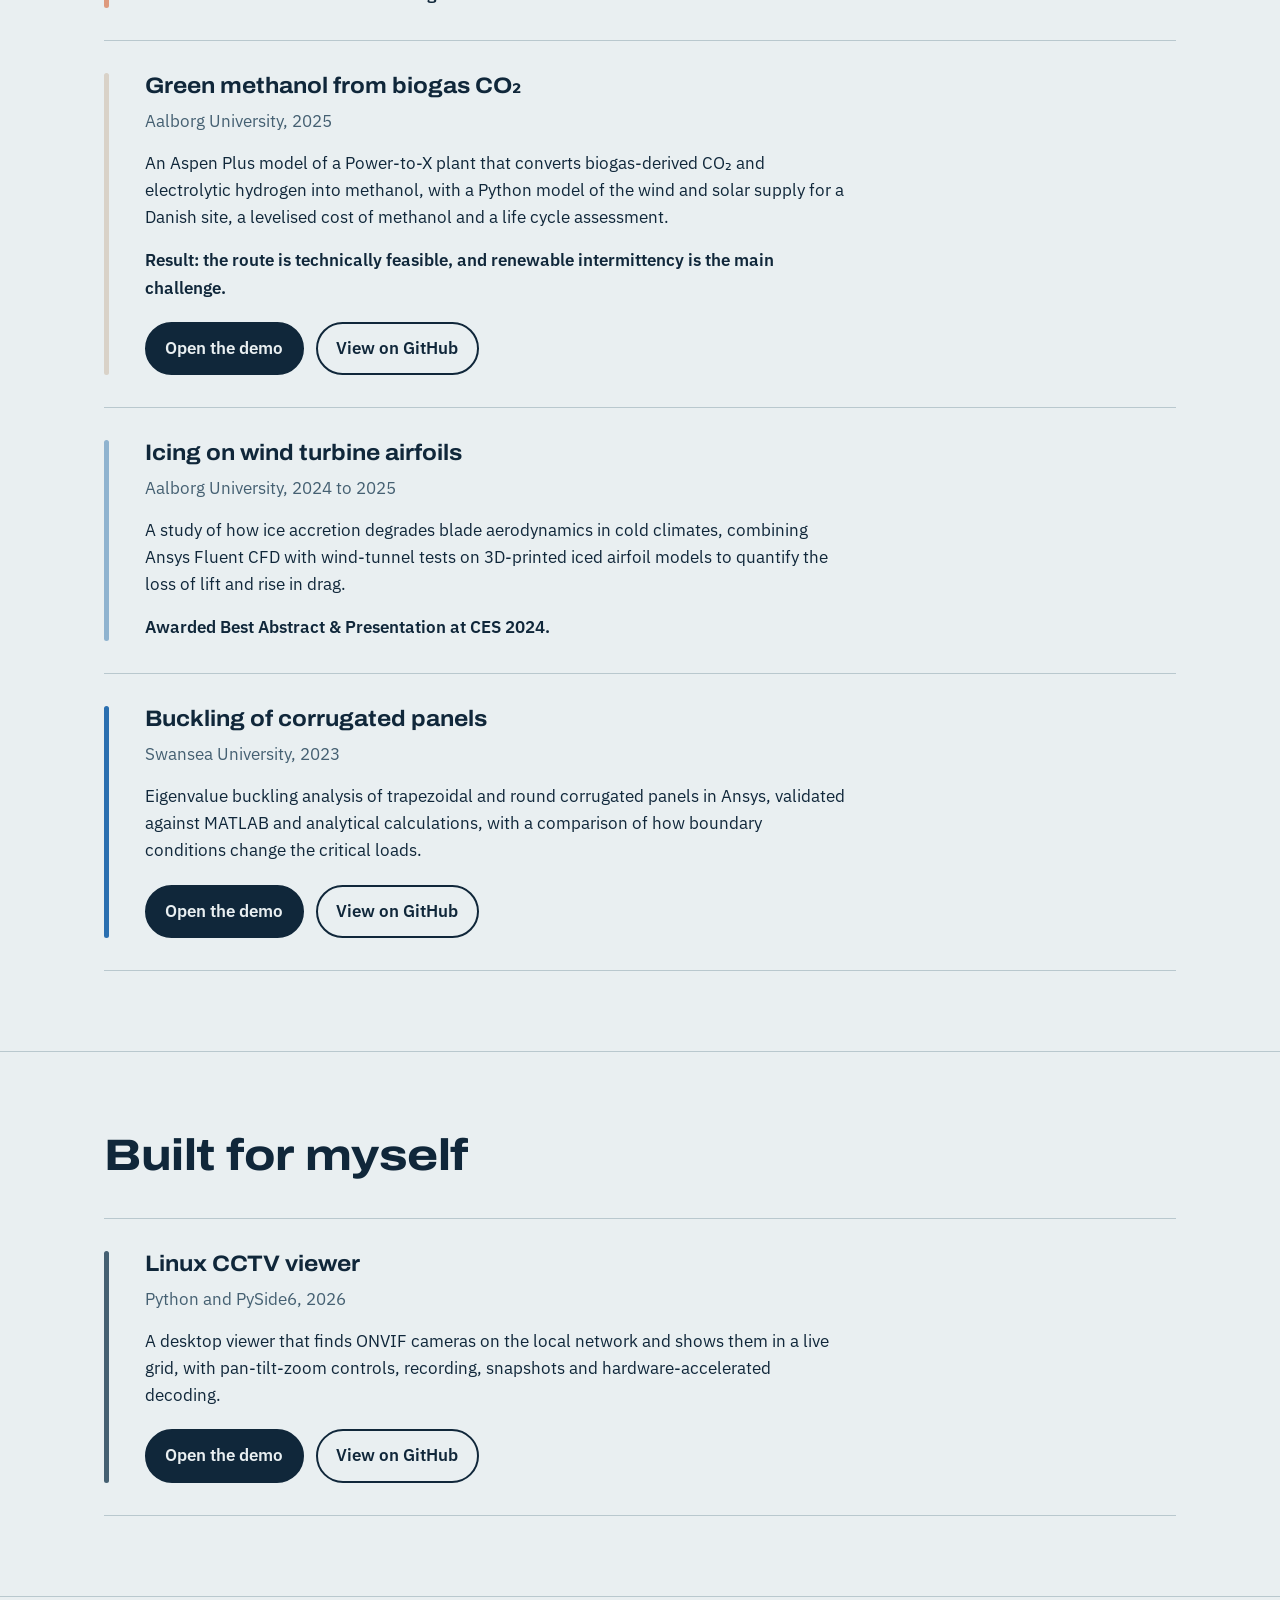
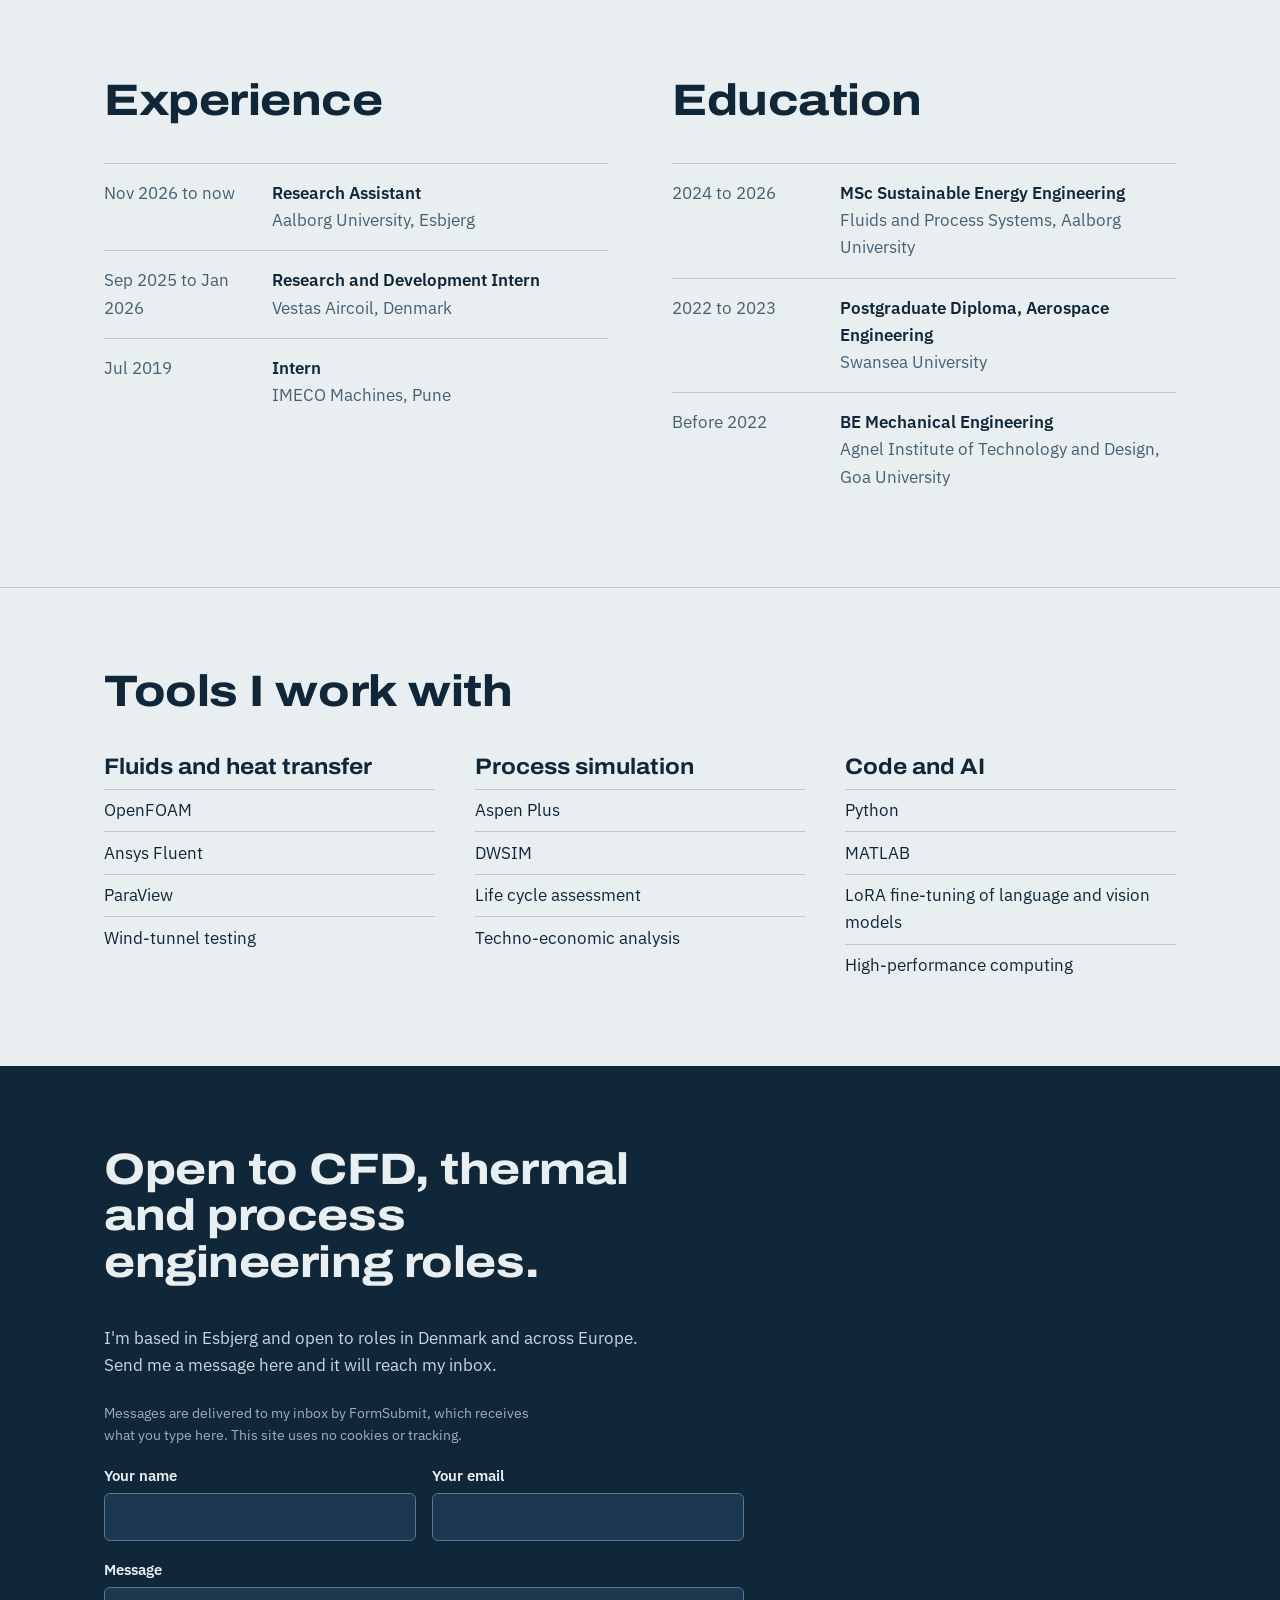
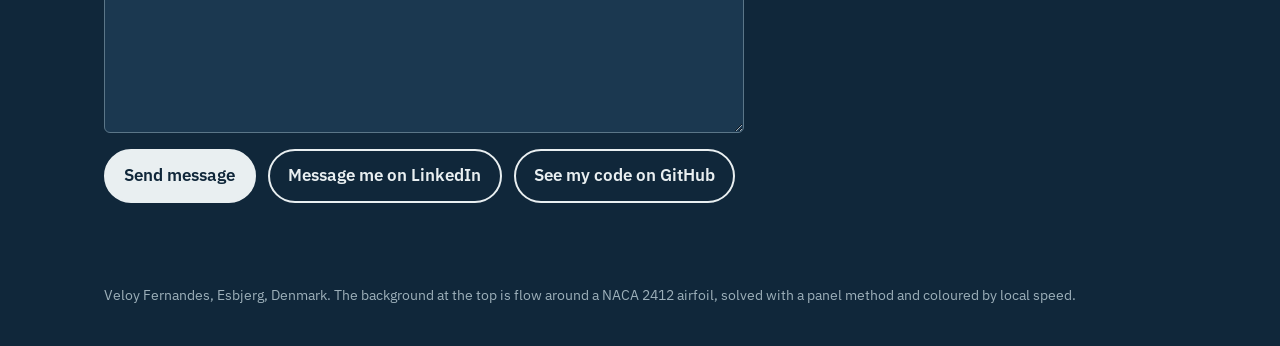
==== commit 517db939: "Add the corrugated panel buckling simulator at /buckling/" ====
--- a/index.html
+++ b/index.html
@@ -247,6 +247,7 @@
             <h3>Buckling of corrugated panels</h3>
             <p class="where">Swansea University, 2023</p>
             <p>Eigenvalue buckling analysis of trapezoidal and round corrugated panels in Ansys, validated against MATLAB and analytical calculations, with a comparison of how boundary conditions change the critical loads.</p>
+            <div class="links"><a class="btn solid" href="buckling/">Open the demo</a><a class="btn" href="https://github.com/VeloyFernandes/corrugated-panel-buckling">View on GitHub</a></div>
           </div>
         </li>
       </ul>
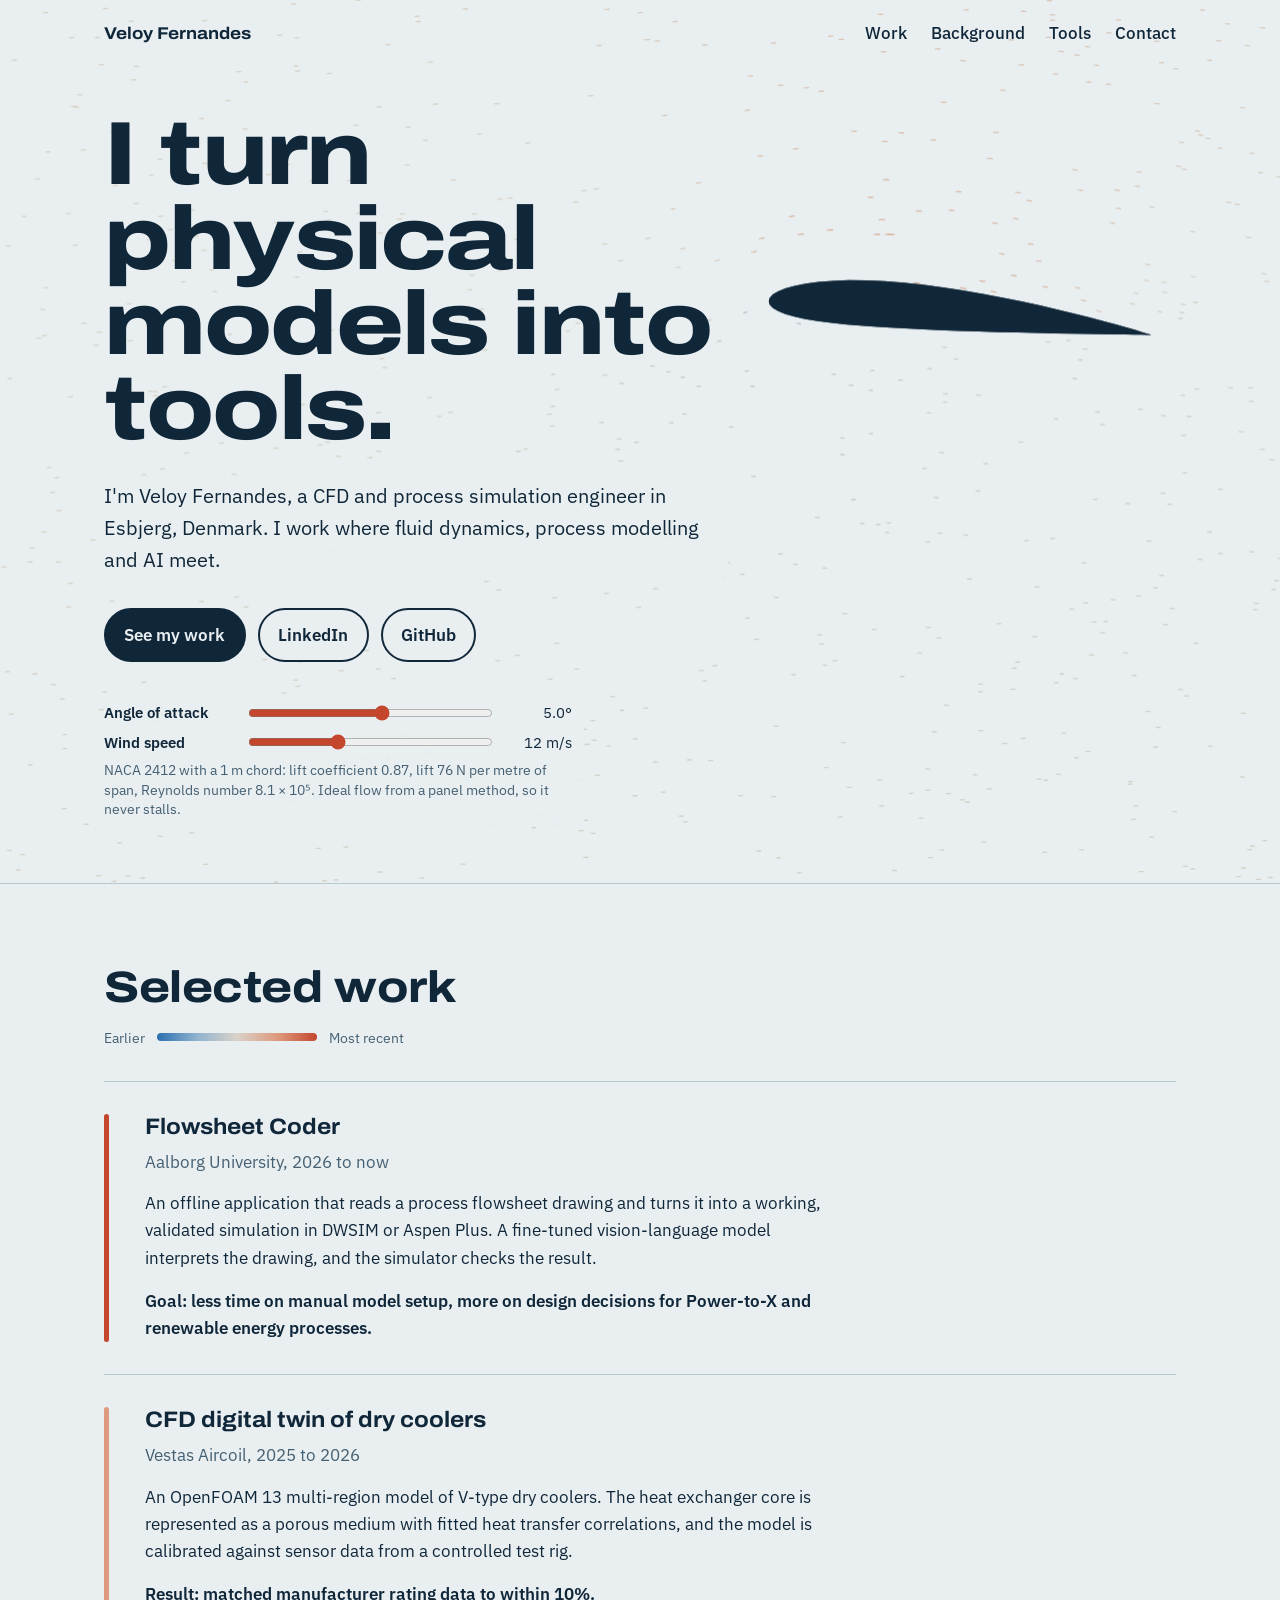
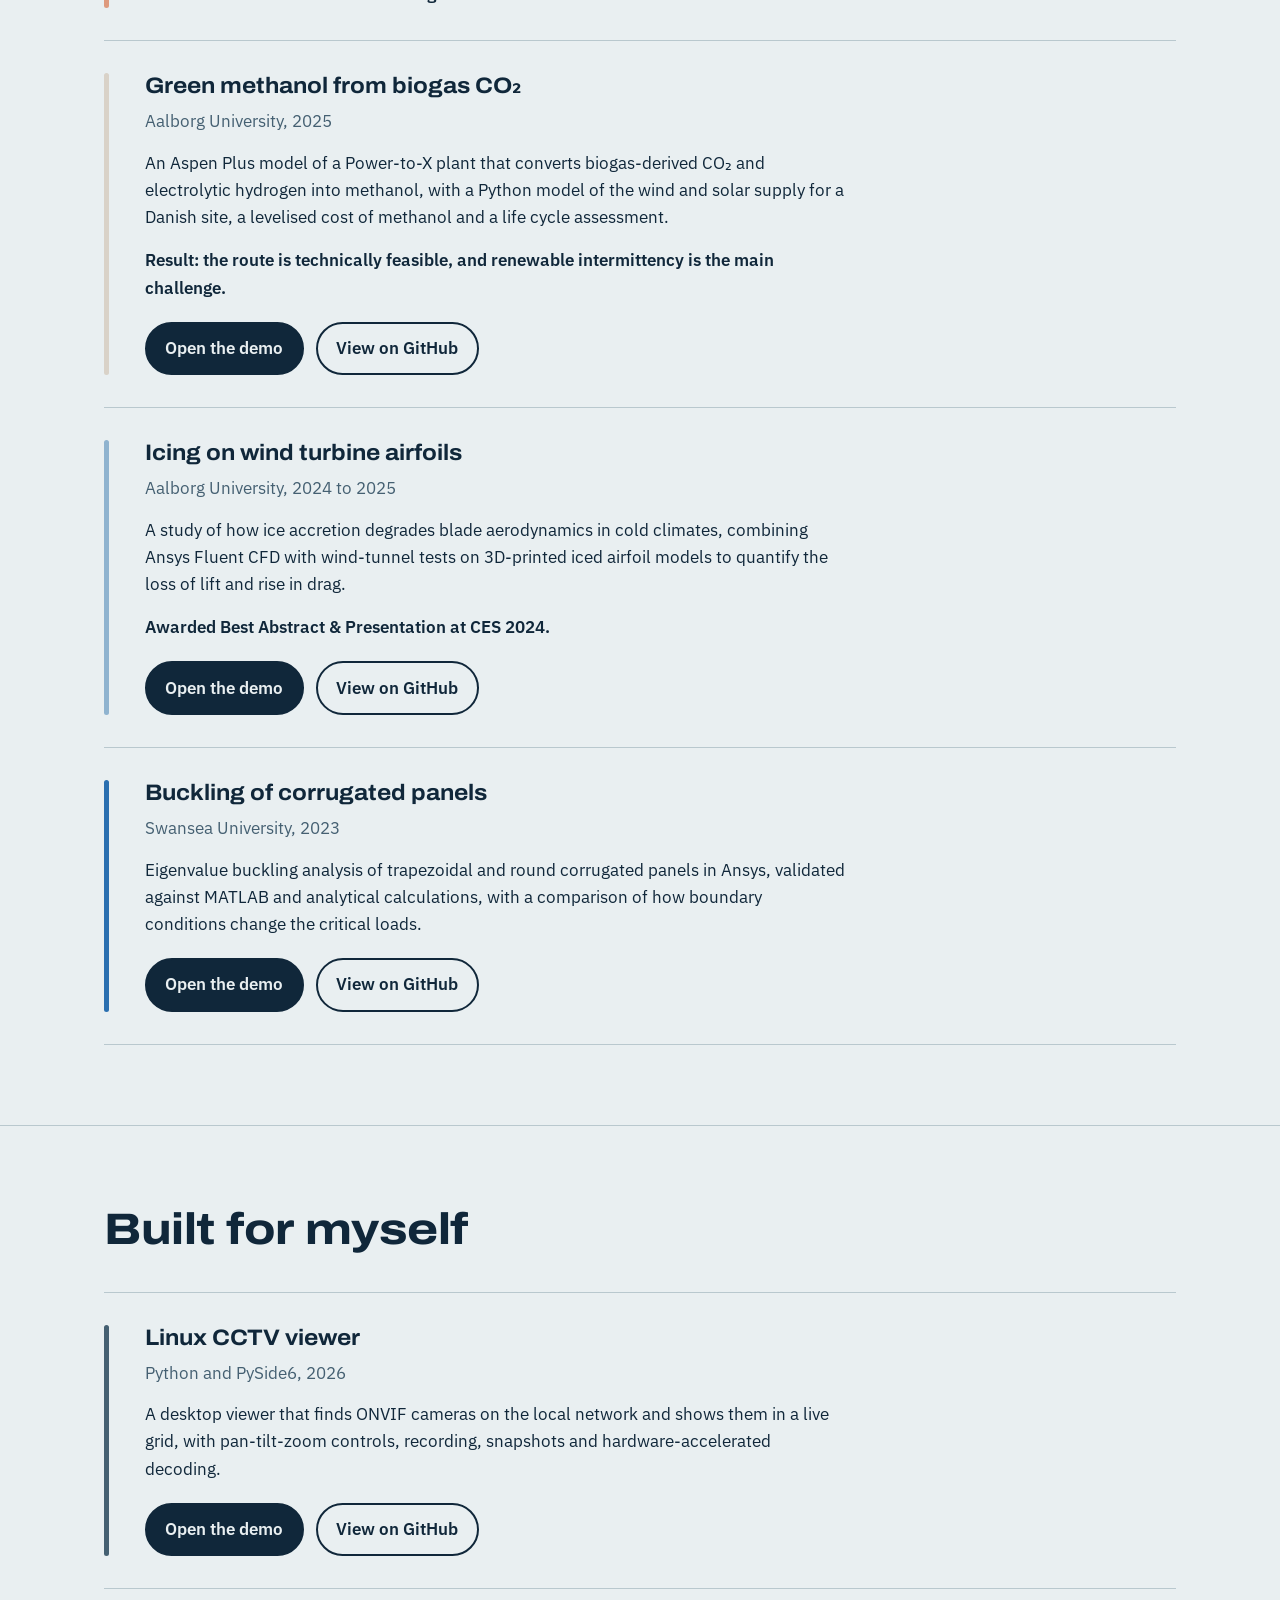
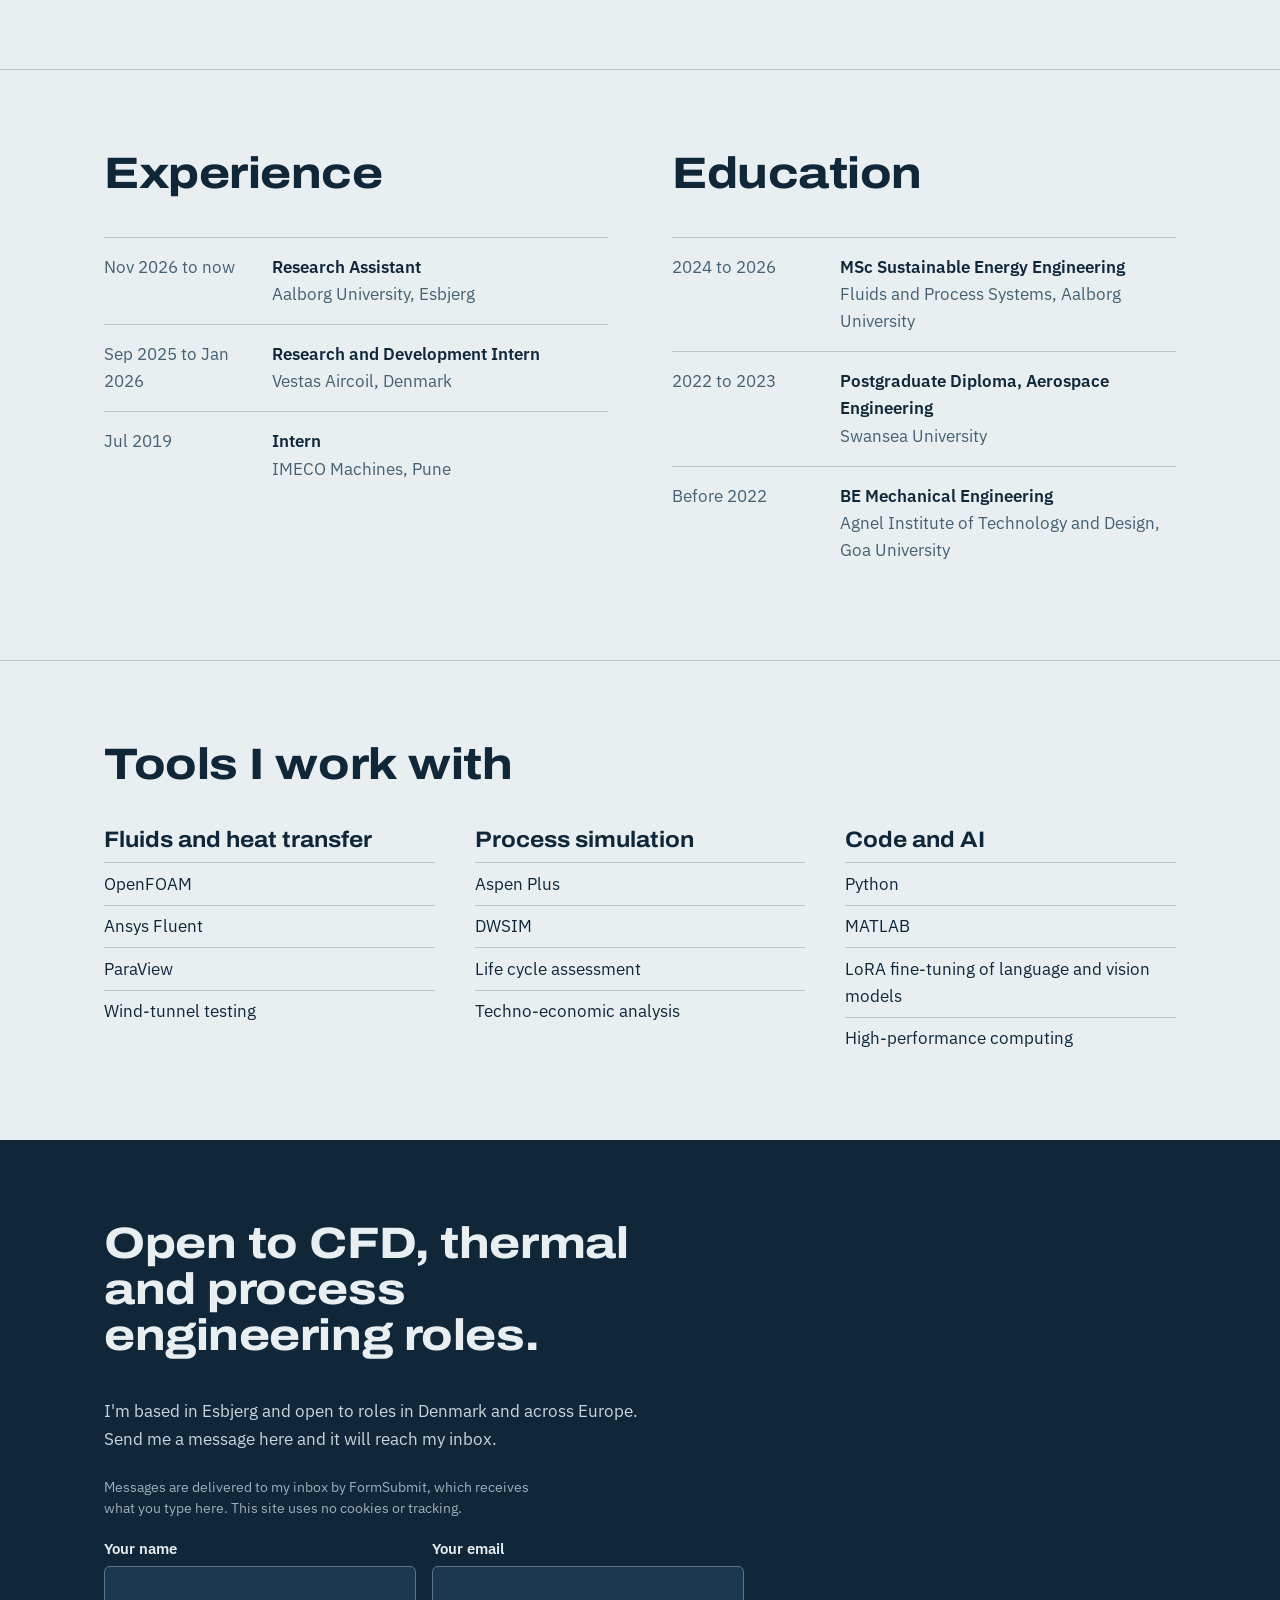
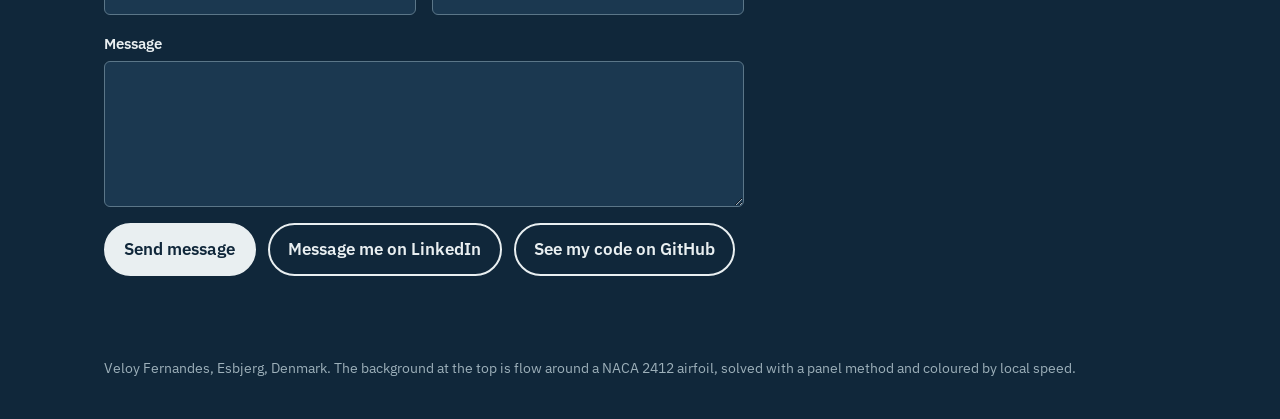
==== commit 8e4bc71b: "Add the airfoil icing simulator at /icing/" ====
--- a/index.html
+++ b/index.html
@@ -239,6 +239,7 @@
             <p class="where">Aalborg University, 2024 to 2025</p>
             <p>A study of how ice accretion degrades blade aerodynamics in cold climates, combining Ansys Fluent CFD with wind-tunnel tests on 3D-printed iced airfoil models to quantify the loss of lift and rise in drag.</p>
             <p class="result">Awarded Best Abstract &amp; Presentation at CES 2024.</p>
+            <div class="links"><a class="btn solid" href="icing/">Open the demo</a><a class="btn" href="https://github.com/VeloyFernandes/airfoil-icing">View on GitHub</a></div>
           </div>
         </li>
         <li>
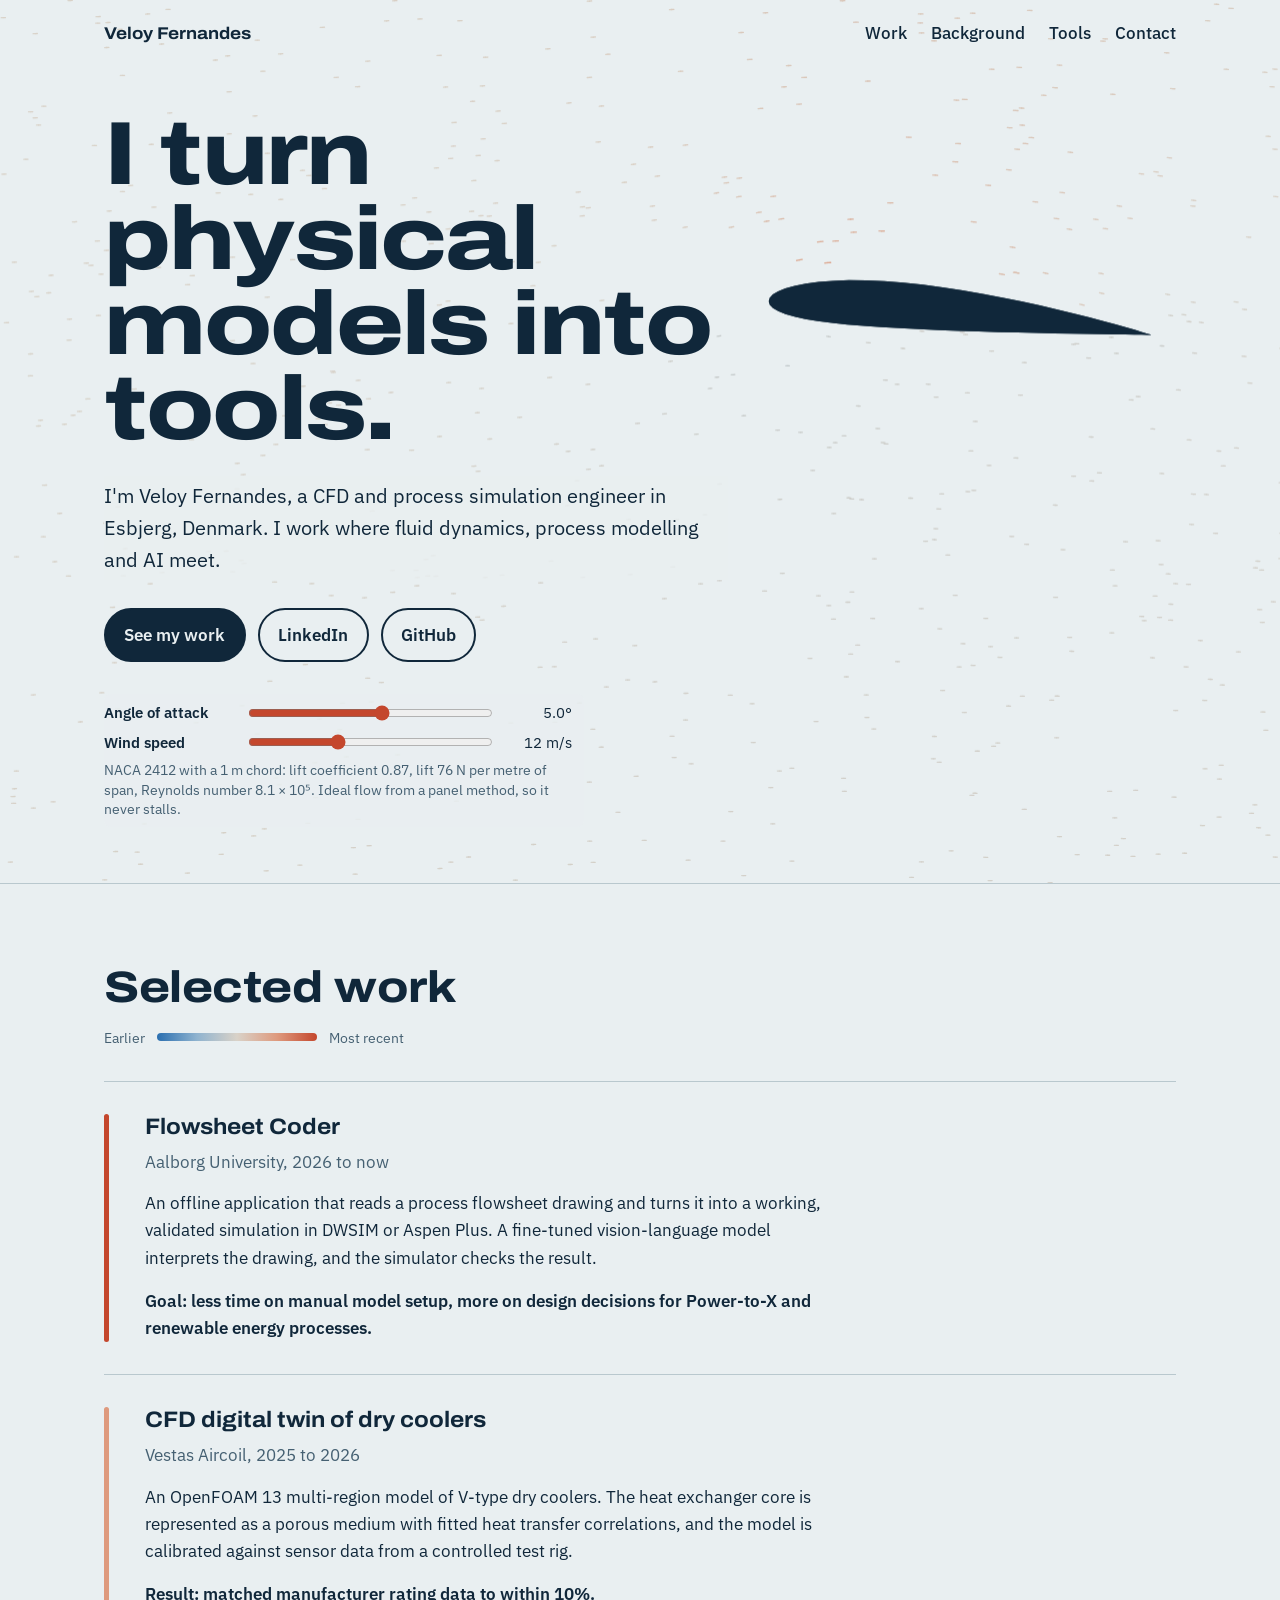
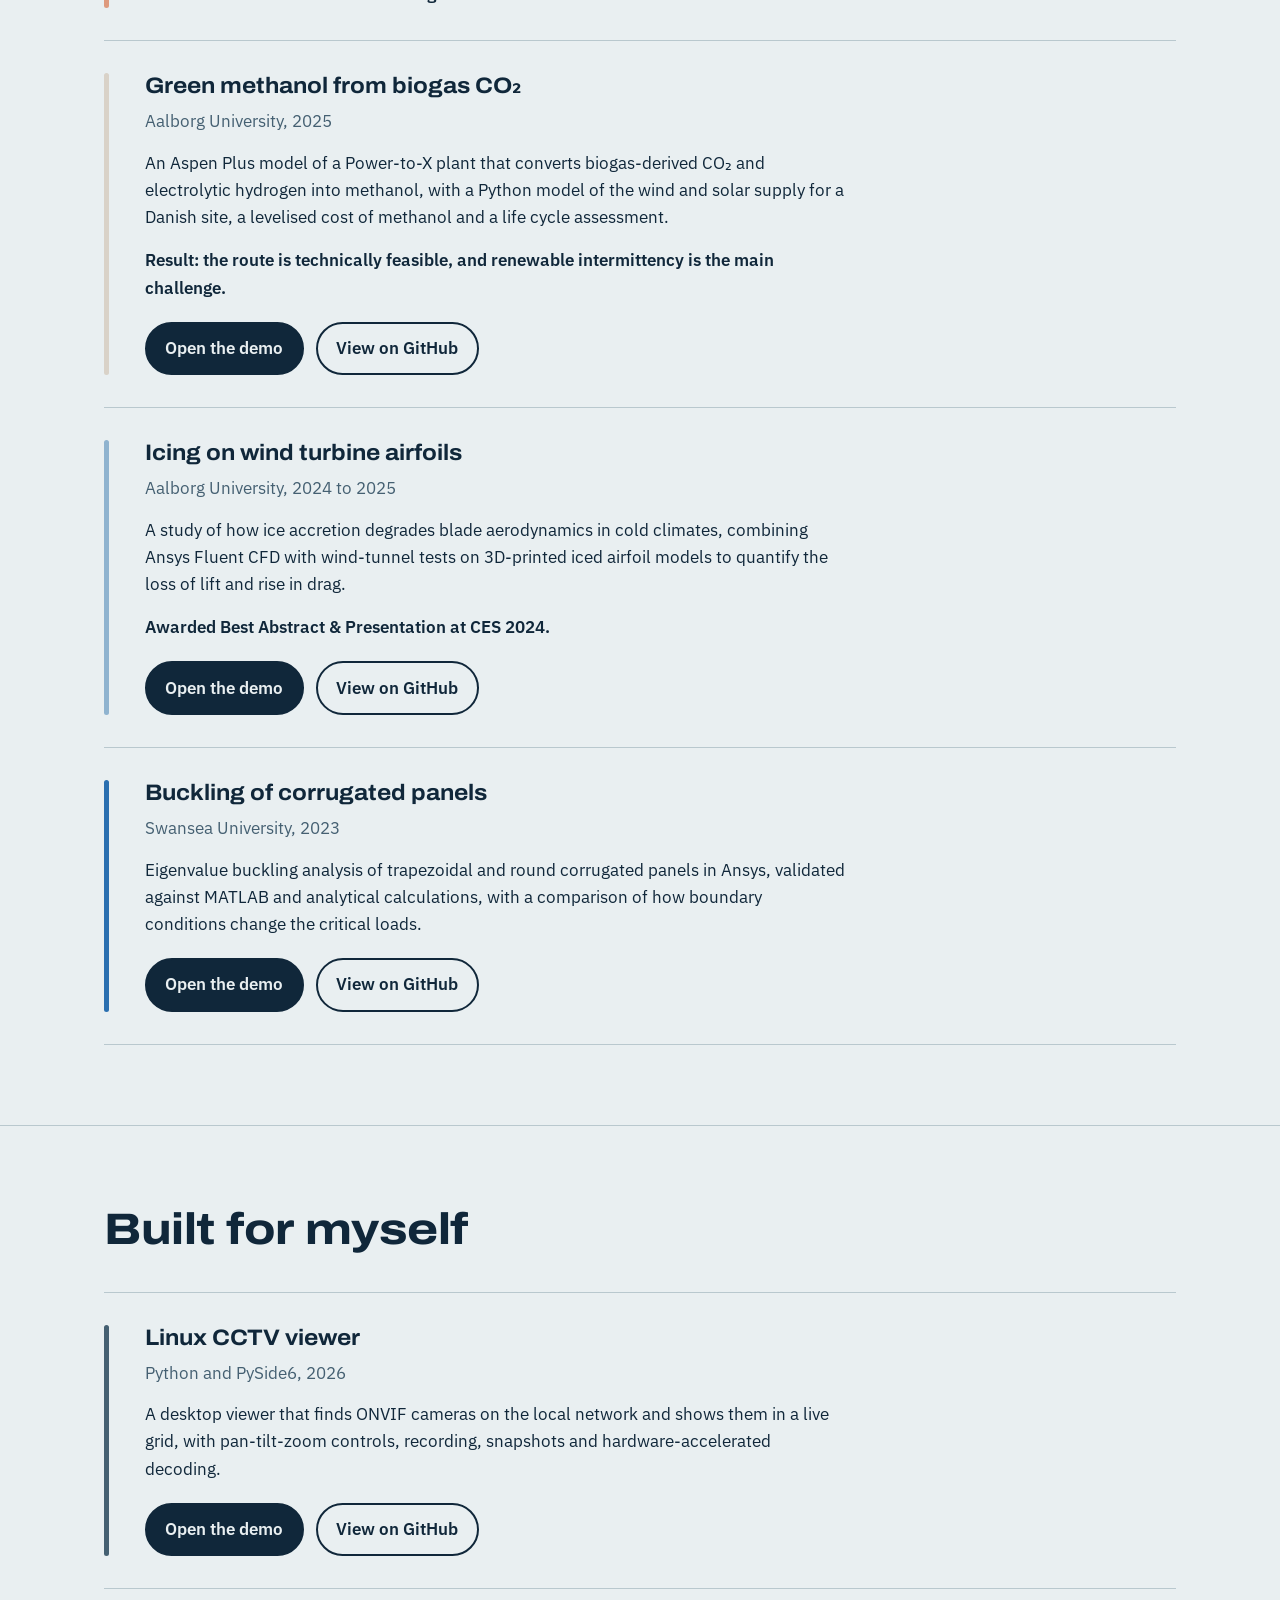
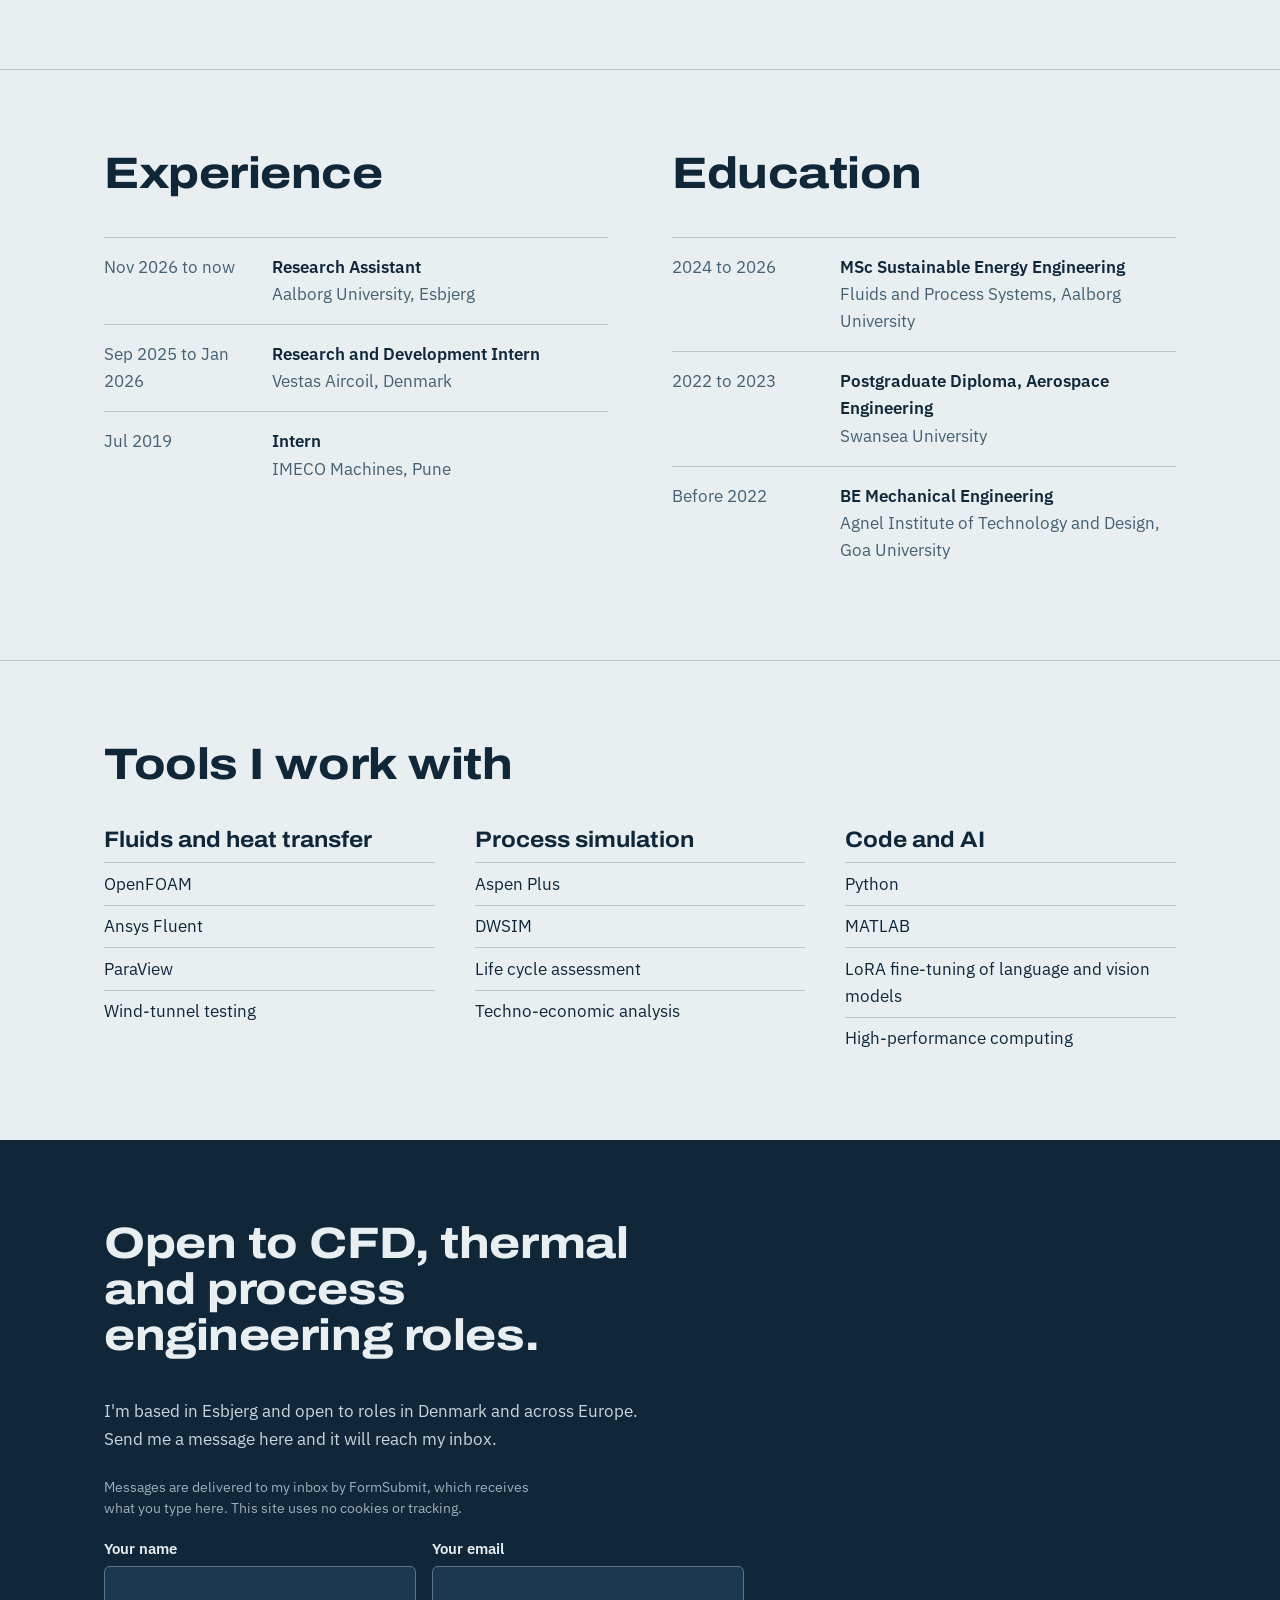
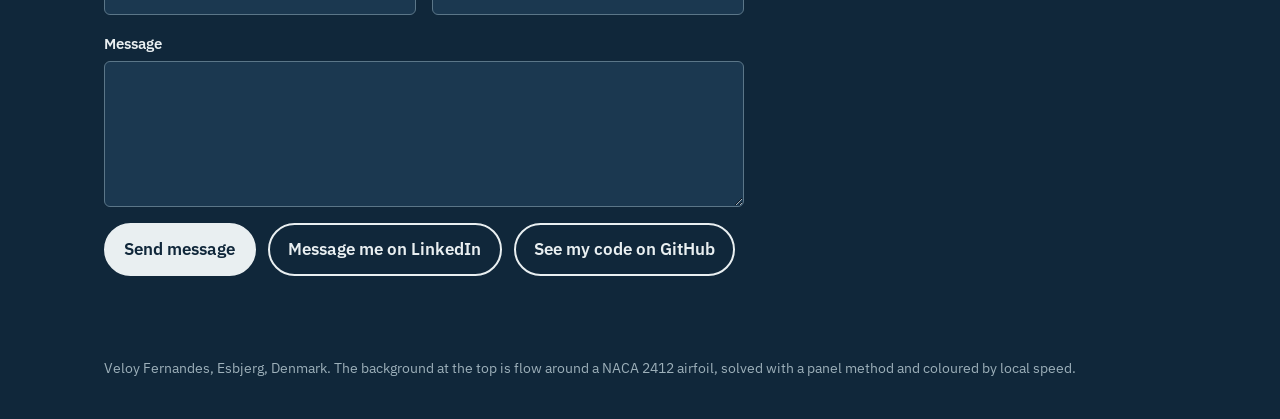
==== commit 647ed815: "Use veloyfernandes.com in links and the contact form" ====
--- a/index.html
+++ b/index.html
@@ -320,8 +320,8 @@
       <p id="sent" class="sent" role="status" hidden>Message sent. Thank you, I'll reply by email.</p>
       <p class="formnote">Messages are delivered to my inbox by FormSubmit, which receives what you type here. This site uses no cookies or tracking.</p>
       <form class="msg" action="https://formsubmit.co/veloyf@gmail.com" method="POST">
-        <input type="hidden" name="_subject" value="New message from veloyfernandes.github.io">
-        <input type="hidden" name="_next" value="https://veloyfernandes.github.io/?sent=1#contact">
+        <input type="hidden" name="_subject" value="New message from veloyfernandes.com">
+        <input type="hidden" name="_next" value="https://veloyfernandes.com/?sent=1#contact">
         <input type="hidden" name="_template" value="table">
         <input type="text" name="_honey" class="hp" tabindex="-1" autocomplete="off" aria-hidden="true">
         <div class="pair">
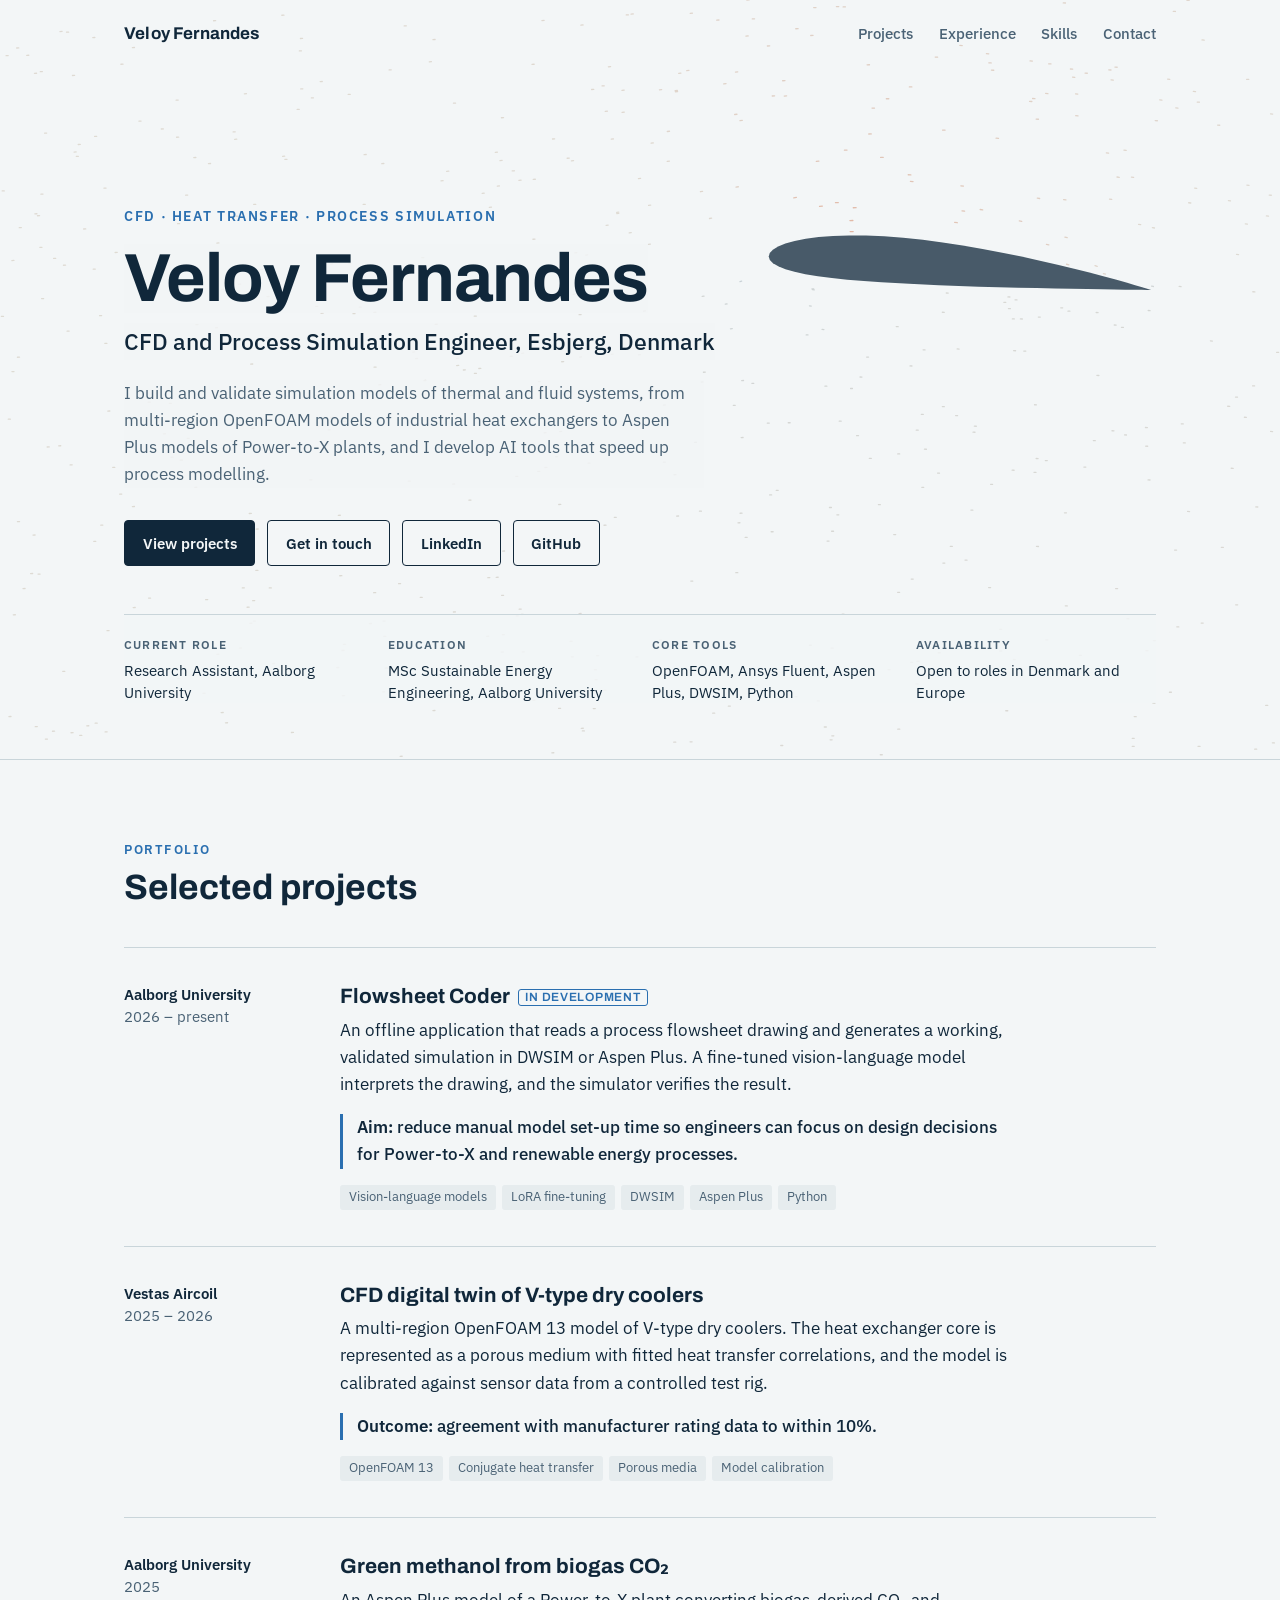
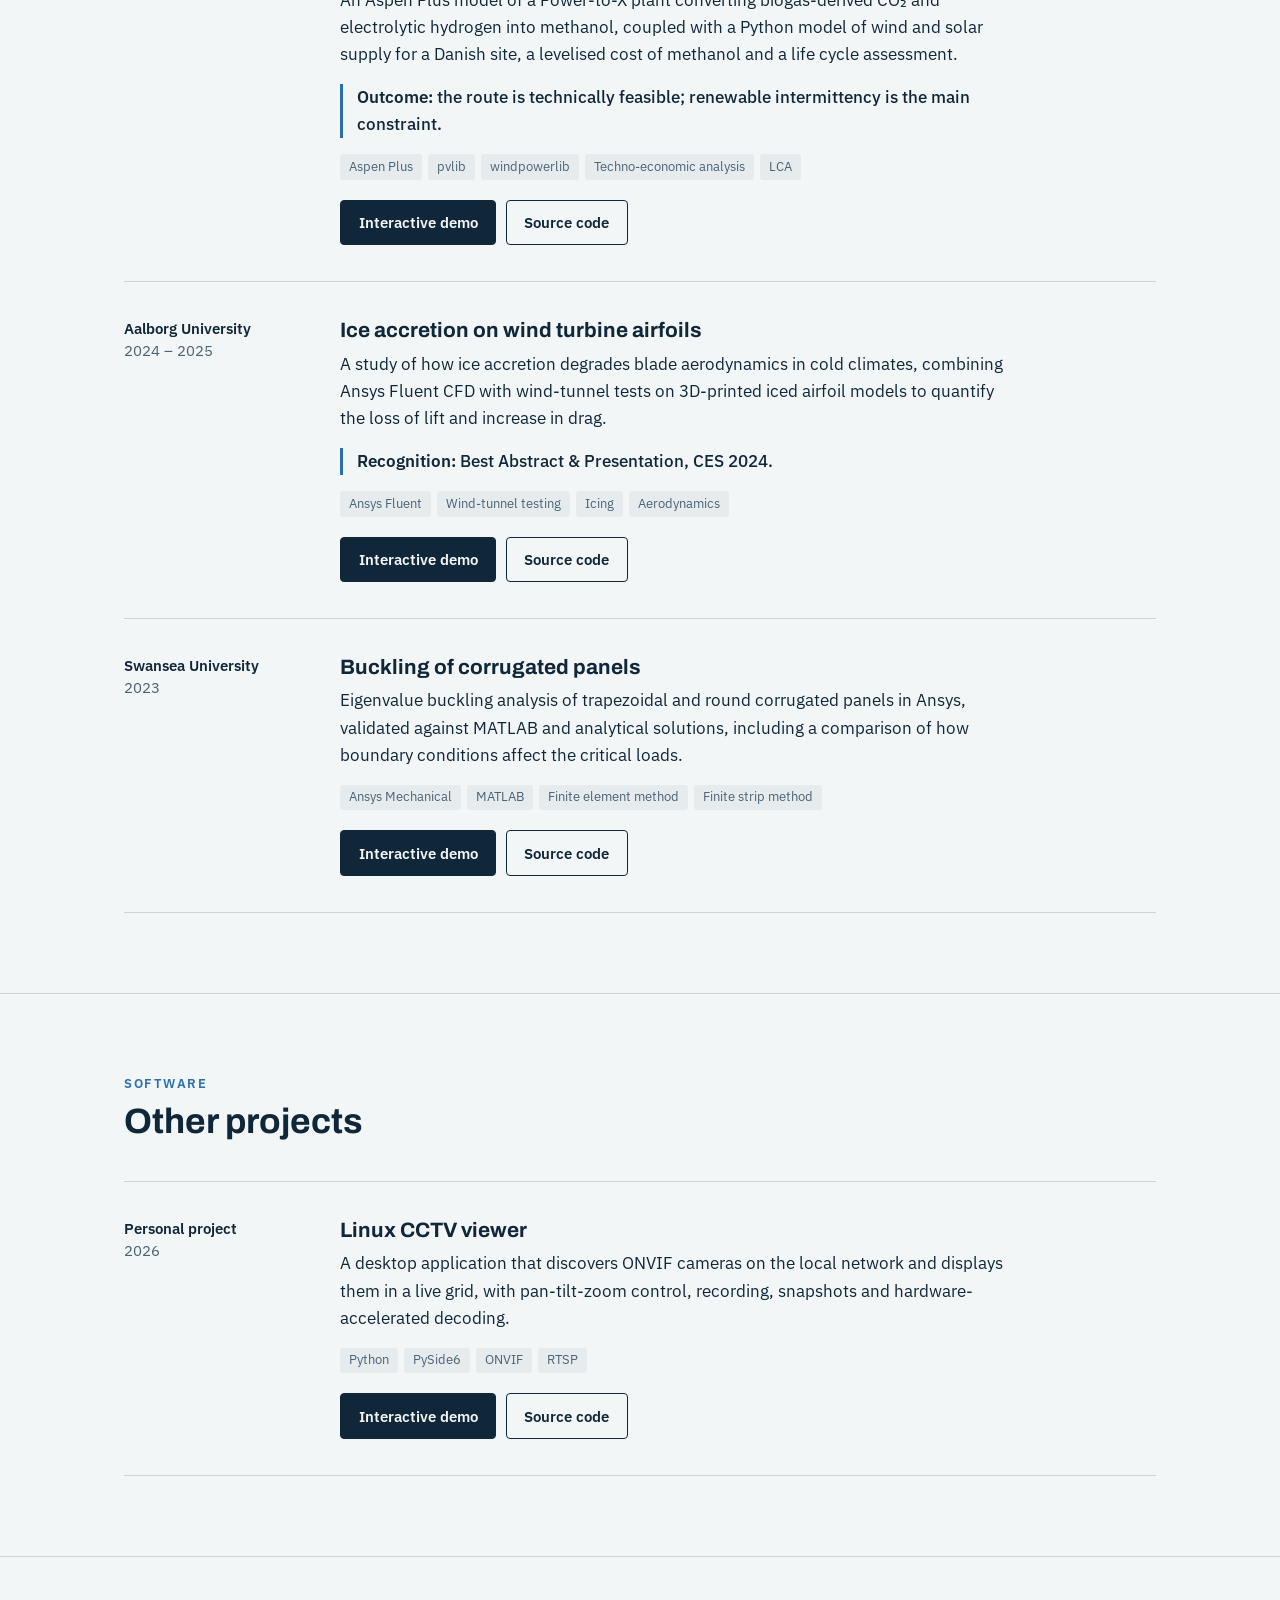
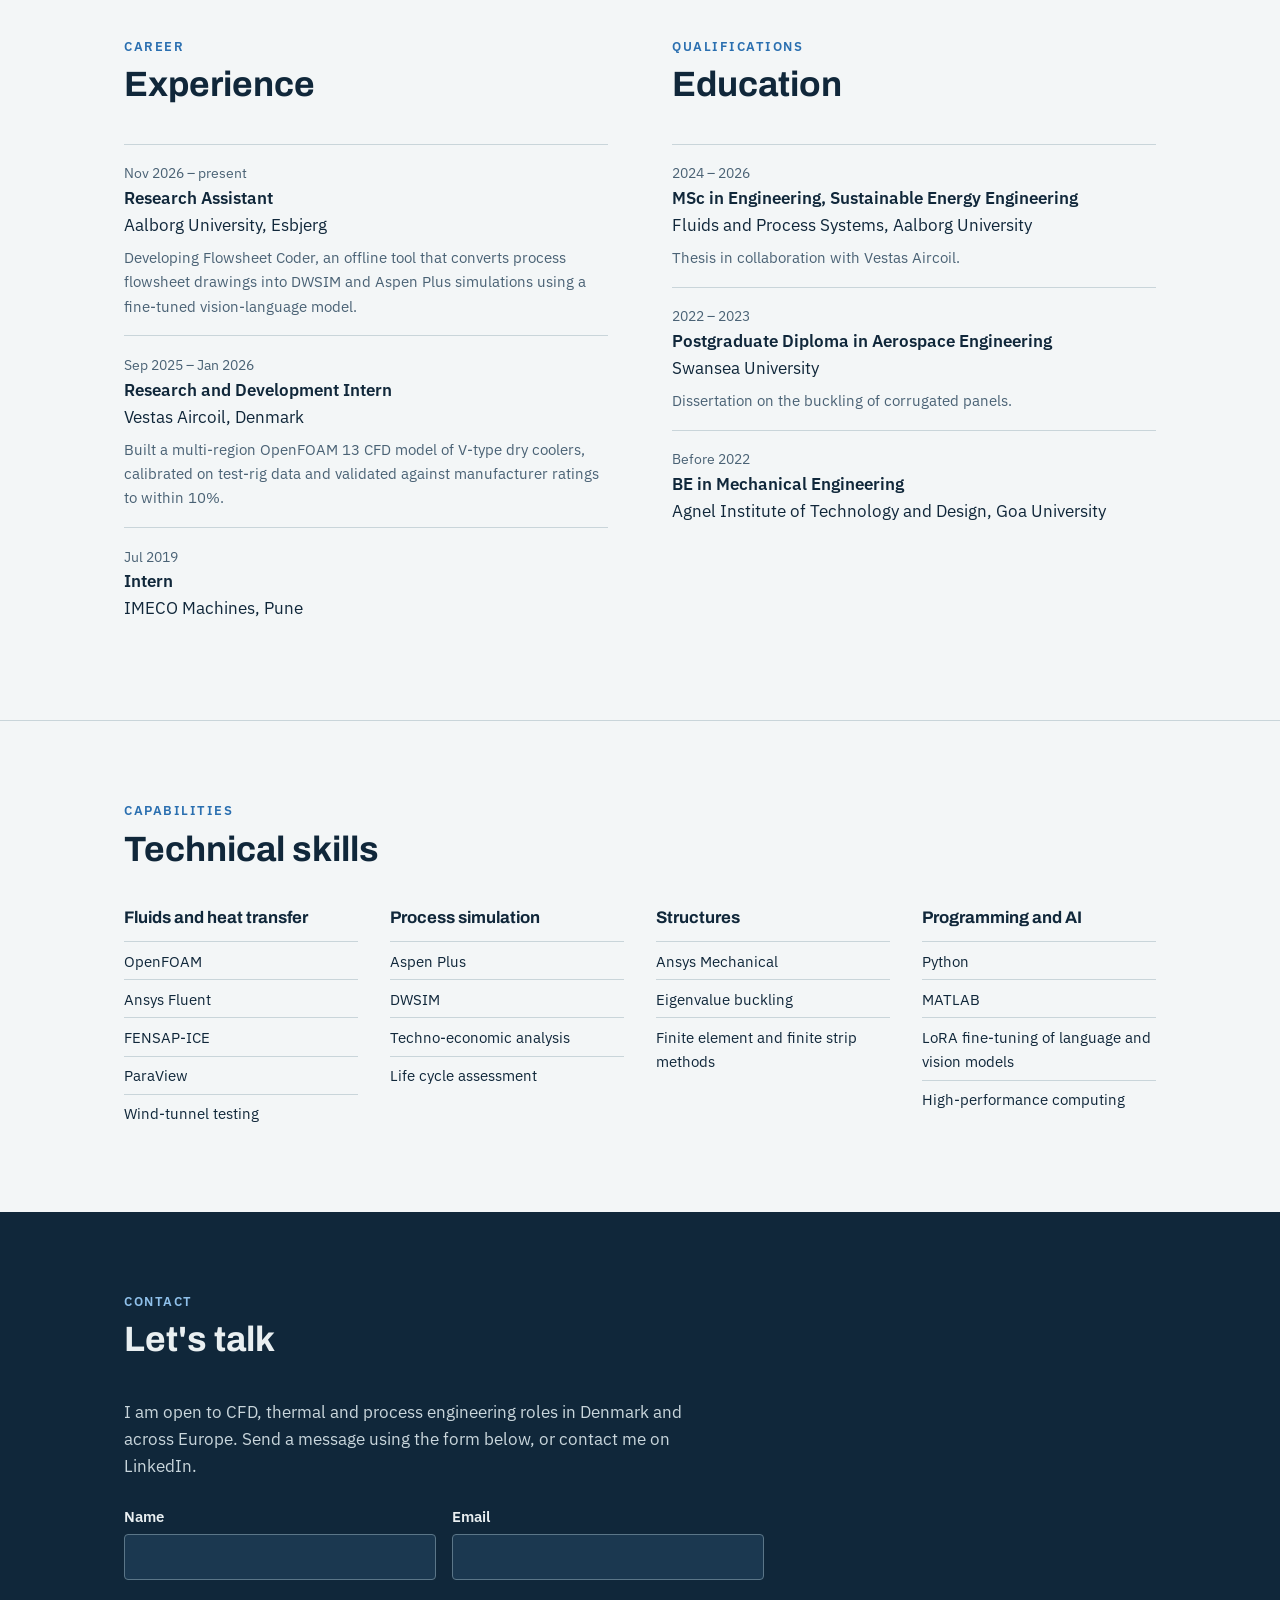
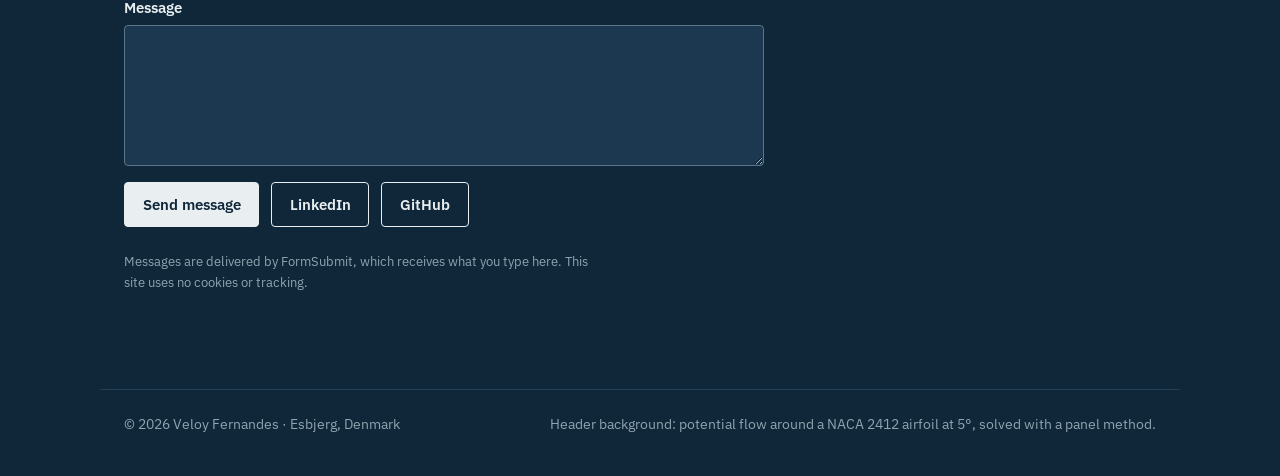
==== commit a3ad3548: "Give the home page a more professional layout Name and title in the hero with a short summary and ke" ====
--- a/index.html
+++ b/index.html
@@ -3,10 +3,10 @@
 <head>
 <meta charset="utf-8">
 <meta name="viewport" content="width=device-width, initial-scale=1">
-<title>Veloy Fernandes | CFD and process simulation engineer</title>
-<meta name="description" content="Veloy Fernandes is a CFD and process simulation engineer in Esbjerg, Denmark, working with OpenFOAM, Aspen Plus, DWSIM and AI tools for process design.">
-<meta property="og:title" content="Veloy Fernandes | CFD and process simulation engineer">
-<meta property="og:description" content="CFD, process simulation and AI tools for process design. Based in Esbjerg, Denmark.">
+<title>Veloy Fernandes | CFD and Process Simulation Engineer</title>
+<meta name="description" content="Veloy Fernandes is a CFD and process simulation engineer in Esbjerg, Denmark, working with OpenFOAM, Ansys Fluent, Aspen Plus and DWSIM.">
+<meta property="og:title" content="Veloy Fernandes | CFD and Process Simulation Engineer">
+<meta property="og:description" content="CFD, heat transfer and process simulation. Based in Esbjerg, Denmark.">
 <meta property="og:type" content="website">
 <style>
   @font-face { font-family: "Archivo"; src: url("fonts/archivo.woff2") format("woff2"); font-weight: 100 900; font-stretch: 62% 125%; font-display: swap; }
@@ -14,154 +14,120 @@
   @font-face { font-family: "IBM Plex Sans"; src: url("fonts/plex-500.woff2") format("woff2"); font-weight: 500; font-display: swap; }
   @font-face { font-family: "IBM Plex Sans"; src: url("fonts/plex-600.woff2") format("woff2"); font-weight: 600; font-display: swap; }
   :root {
-    --paper: #E9EFF1;
-    --paper-deep: #DCE5E8;
-    --ink: #10273A;
-    --ink-soft: #456072;
-    --cold: #2A6FB0;
-    --hot: #C4472D;
-    --line: #B9C8CE;
-    --track: #C9D5DA;
-    --deep: #10273A;
-    --tile: #10273A;
+    --paper: #F3F6F7; --paper-deep: #E6ECEE; --ink: #10273A; --ink-soft: #4A6275;
+    --accent: #2A6FB0; --hot: #C4472D; --line: #C9D5DA; --deep: #10273A;
     color-scheme: light dark;
     --display: "Archivo", "Arial Narrow", Arial, sans-serif;
     --body: "IBM Plex Sans", "Segoe UI", Helvetica, Arial, sans-serif;
   }
   @media (prefers-color-scheme: dark) {
-    :root {
-      --paper: #0E2130; --paper-deep: #152C3D; --ink: #E6EEF1; --ink-soft: #9DB3BF;
-      --cold: #5FA3DD; --hot: #E0694F; --line: #2C4658; --track: #2C4658; --deep: #081621; --tile: #05101A;
-    }
+    :root { --paper: #0E2130; --paper-deep: #132A3B; --ink: #E6EEF1; --ink-soft: #9DB3BF; --accent: #6AA8DE; --hot: #E0694F; --line: #2A4356; --deep: #081621; }
   }
   * { box-sizing: border-box; }
   html { scroll-behavior: smooth; }
-  body {
-    margin: 0;
-    background: var(--paper);
-    color: var(--ink);
-    font-family: var(--body);
-    font-size: 1.0625rem;
-    line-height: 1.6;
-    -webkit-font-smoothing: antialiased;
-  }
-  a { color: inherit; text-decoration-color: var(--cold); text-decoration-thickness: 2px; text-underline-offset: 3px; }
+  body { margin: 0; background: var(--paper); color: var(--ink); font-family: var(--body); font-size: 1.0625rem; line-height: 1.6; -webkit-font-smoothing: antialiased; }
+  a { color: inherit; text-decoration-color: var(--accent); text-decoration-thickness: 1.5px; text-underline-offset: 3px; }
   a:hover { text-decoration-color: var(--hot); }
-  a:focus-visible, button:focus-visible { outline: 3px solid var(--hot); outline-offset: 3px; border-radius: 2px; }
-  .wrap { max-width: 1120px; margin: 0 auto; padding: 0 1.5rem; }
+  a:focus-visible, button:focus-visible { outline: 3px solid var(--accent); outline-offset: 3px; border-radius: 2px; }
+  .wrap { max-width: 1080px; margin: 0 auto; padding: 0 1.5rem; }
 
   /* Top bar */
   .top { position: absolute; top: 0; left: 0; right: 0; z-index: 3; }
-  .top .wrap { display: flex; justify-content: space-between; align-items: baseline; padding-top: 1.25rem; padding-bottom: 1.25rem; }
-  .top .name { white-space: nowrap; font-family: var(--display); font-weight: 700; font-stretch: 110%; text-decoration: none; }
-  .top nav { display: flex; gap: 1.5rem; flex-wrap: wrap; }
-  .top nav a { text-decoration: none; font-weight: 500; }
-  .top nav a:hover { text-decoration: underline; text-decoration-color: var(--hot); }
+  .top .wrap { display: flex; justify-content: space-between; align-items: baseline; padding-top: 1.25rem; padding-bottom: 1.25rem; gap: 1rem; }
+  .top .name { white-space: nowrap; font-family: var(--display); font-weight: 700; text-decoration: none; letter-spacing: 0.01em; }
+  .top nav { display: flex; gap: 1.6rem; flex-wrap: wrap; font-size: 0.95rem; }
+  .top nav a { text-decoration: none; font-weight: 500; color: var(--ink-soft); }
+  .top nav a:hover { color: var(--ink); }
 
   /* Hero */
-  .hero { position: relative; min-height: min(92vh, 820px); display: flex; align-items: flex-end; overflow: hidden; border-bottom: 1px solid var(--line); }
-  #flow { position: absolute; inset: 0; width: 100%; height: 100%; display: block; }
+  .hero { position: relative; min-height: min(86vh, 760px); display: flex; align-items: flex-end; overflow: hidden; border-bottom: 1px solid var(--line); }
+  #flow { position: absolute; inset: 0; width: 100%; height: 100%; display: block; opacity: 0.75; }
   .hero .wrap { position: relative; z-index: 2; width: 100%; padding-top: 7rem; padding-bottom: 3.5rem; pointer-events: none; }
-  .hero a, .hero button { pointer-events: auto; }
-  h1 {
-    font-family: var(--display);
-    font-weight: 800;
-    font-stretch: 122%;
-    font-size: clamp(2.3rem, 7vw, 6rem);
-    line-height: 0.95;
-    letter-spacing: -0.02em;
-    margin: 0 0 1.5rem;
-    max-width: 7em;
-  }
-  .lede { max-width: 52ch; font-size: clamp(1.05rem, 1.6vw, 1.25rem); margin: 0 0 1.75rem; background: color-mix(in srgb, var(--paper) 82%, transparent); padding: 0.25rem 0; }
+  .hero a { pointer-events: auto; }
+  .eyebrow { font-size: 0.85rem; font-weight: 600; letter-spacing: 0.12em; text-transform: uppercase; color: var(--accent); margin: 0 0 1rem; }
+  h1 { font-family: var(--display); font-weight: 700; font-size: clamp(2.5rem, 5.5vw, 4.25rem); line-height: 1.02; letter-spacing: -0.015em; margin: 0 0 0.6rem; }
+  .role { font-size: clamp(1.15rem, 2vw, 1.45rem); font-weight: 500; margin: 0 0 1.25rem; }
+  .lede { max-width: 58ch; color: var(--ink-soft); margin: 0 0 2rem; }
+  .hero .role, .hero .lede, .hero h1 { background: color-mix(in srgb, var(--paper) 80%, transparent); width: fit-content; }
   .actions { display: flex; gap: 0.75rem; flex-wrap: wrap; }
-  .btn {
-    display: inline-block; padding: 0.7rem 1.15rem; font-weight: 600; text-decoration: none;
-    border: 2px solid var(--ink); border-radius: 999px; background: var(--paper);
-  }
+  .btn { display: inline-block; padding: 0.6rem 1.1rem; font-size: 0.95rem; font-weight: 600; text-decoration: none; border: 1.5px solid var(--ink); border-radius: 4px; background: var(--paper); }
   .btn.solid { background: var(--ink); color: var(--paper); }
-  .btn:hover { border-color: var(--hot); }
-  .btn.solid:hover { background: var(--hot); color: #fff; }
-  .spin { pointer-events: auto; margin-top: 2rem; font-size: 0.95rem; max-width: 30rem; background: color-mix(in srgb, var(--paper) 85%, transparent); padding: 0.4rem 0.75rem 0.4rem 0; border-radius: 6px; }
-  .spin .row { display: flex; align-items: center; gap: 0.8rem; margin-bottom: 0.35rem; }
-  .spin label { font-weight: 600; width: 8.5em; flex: none; }
-  .spin input { flex: 1; min-width: 90px; accent-color: var(--hot); }
-  .spin output { font-variant-numeric: tabular-nums; width: 4.2em; flex: none; text-align: right; }
-  .spin .note { color: var(--ink-soft); font-size: 0.85rem; line-height: 1.45; margin: 0.4rem 0 0; }
+  .btn:hover { border-color: var(--accent); }
+  .btn.solid:hover { background: var(--accent); border-color: var(--accent); color: #fff; }
+  .facts { display: grid; grid-template-columns: repeat(4, 1fr); gap: 1.5rem; margin: 3rem 0 0; padding: 1.25rem 0 0; border-top: 1px solid var(--line); background: color-mix(in srgb, var(--paper) 85%, transparent); }
+  .facts dt { font-size: 0.78rem; font-weight: 600; letter-spacing: 0.1em; text-transform: uppercase; color: var(--ink-soft); margin-bottom: 0.25rem; }
+  .facts dd { margin: 0; font-size: 0.95rem; line-height: 1.45; }
 
   /* Sections */
   section { padding: 5rem 0; }
   section + section { border-top: 1px solid var(--line); }
-  h2 {
-    font-family: var(--display); font-weight: 750; font-stretch: 116%;
-    font-size: clamp(1.75rem, 3.6vw, 2.75rem); line-height: 1.05; letter-spacing: -0.01em;
-    margin: 0 0 2.5rem;
-  }
-  h3 { font-family: var(--display); font-weight: 700; font-stretch: 108%; font-size: 1.4rem; line-height: 1.2; margin: 0 0 0.5rem; }
+  .kicker { font-size: 0.8rem; font-weight: 600; letter-spacing: 0.12em; text-transform: uppercase; color: var(--accent); margin: 0 0 0.5rem; }
+  h2 { font-family: var(--display); font-weight: 700; font-size: clamp(1.6rem, 3vw, 2.2rem); line-height: 1.1; margin: 0 0 2.5rem; }
+  h3 { font-family: var(--display); font-weight: 700; font-size: 1.3rem; line-height: 1.25; margin: 0 0 0.4rem; }
   p { margin: 0 0 1rem; }
 
-  /* Work rows */
+  /* Projects */
   .work { list-style: none; margin: 0; padding: 0; }
-  .work > li {
-    display: grid; grid-template-columns: 5px minmax(0, 1fr); gap: 0 2.25rem; align-items: start;
-    padding: 2rem 0; border-top: 1px solid var(--line);
-  }
+  .work > li { display: grid; grid-template-columns: 11rem minmax(0, 1fr); gap: 0 2.5rem; padding: 2.25rem 0; border-top: 1px solid var(--line); }
   .work > li:last-child { border-bottom: 1px solid var(--line); }
-  .work .bar { border-radius: 3px; align-self: stretch; }
-  .work .info { max-width: 70ch; }
-  .work .links { display: flex; gap: 0.75rem; flex-wrap: wrap; margin-top: 1.25rem; }
-  .work .info .where { margin-bottom: 0.9rem; }
-  .work .where { color: var(--ink-soft); margin: 0; }
-  .work .result { font-weight: 600; }
-  .work p:last-child { margin-bottom: 0; }
-
-  /* Scale legend, mirrors the bar colours */
-  .legend { display: flex; align-items: center; gap: 0.75rem; color: var(--ink-soft); font-size: 0.9rem; margin: -1.5rem 0 2rem; }
-  .legend span.ramp { width: 160px; height: 8px; border-radius: 4px; background: linear-gradient(90deg, #2A6FB0, #8FB3CF, #D9D2C8, #DE9A7E, #C4472D); }
-
-  /* Two columns */
+  .work .meta { color: var(--ink-soft); font-size: 0.92rem; line-height: 1.5; }
+  .work .meta strong { display: block; color: var(--ink); font-weight: 600; }
+  .work .info { max-width: 68ch; }
+  .work .outcome { border-left: 3px solid var(--accent); padding-left: 0.9rem; font-weight: 500; }
+  .work .outcome b { font-weight: 600; }
+  .status { display: inline-block; font-size: 0.75rem; font-weight: 600; letter-spacing: 0.06em; text-transform: uppercase; color: var(--accent); border: 1px solid var(--accent); border-radius: 3px; padding: 0 0.4rem; margin-left: 0.5rem; vertical-align: 0.2em; }
+  .tags { list-style: none; display: flex; flex-wrap: wrap; gap: 0.4rem; margin: 1rem 0 0; padding: 0; }
+  .tags li { font-size: 0.8rem; color: var(--ink-soft); background: var(--paper-deep); border-radius: 3px; padding: 0.15rem 0.55rem; }
+  .work .links { display: flex; gap: 0.6rem; flex-wrap: wrap; margin-top: 1.25rem; }
+
+  /* Experience and education */
   .cols { display: grid; grid-template-columns: 1fr 1fr; gap: 4rem; }
   .timeline { list-style: none; margin: 0; padding: 0; }
-  .timeline li { display: grid; grid-template-columns: 9.5rem 1fr; gap: 1rem; padding: 1rem 0; border-top: 1px solid var(--line); }
-  .timeline .when { color: var(--ink-soft); font-variant-numeric: tabular-nums; }
+  .timeline li { padding: 1.1rem 0; border-top: 1px solid var(--line); }
+  .timeline .when { display: block; color: var(--ink-soft); font-size: 0.88rem; font-variant-numeric: tabular-nums; }
   .timeline strong { display: block; font-weight: 600; }
-  .timeline span.org { color: var(--ink-soft); }
-
-  .tools { display: grid; grid-template-columns: repeat(3, 1fr); gap: 2.5rem; }
-  .tools ul { list-style: none; padding: 0; margin: 0; }
-  .tools li { padding: 0.45rem 0; border-top: 1px solid var(--line); }
-
+  .timeline .org { display: block; }
+  .timeline .desc { display: block; color: var(--ink-soft); font-size: 0.95rem; margin-top: 0.35rem; }
+
+  /* Skills */
+  .tools { display: grid; grid-template-columns: repeat(4, 1fr); gap: 2rem; }
+  .tools h3 { font-size: 1.05rem; }
+  .tools ul { list-style: none; padding: 0; margin: 0.75rem 0 0; }
+  .tools li { padding: 0.4rem 0; border-top: 1px solid var(--line); font-size: 0.95rem; }
+
+  /* Contact */
   .contact { background: var(--deep); color: #E9EFF1; border-top: 0; }
-  .contact h2 { max-width: 18ch; }
-  .contact p { max-width: 56ch; color: #C9D6DC; }
+  .contact .kicker { color: #8FC0EA; }
+  .contact p { max-width: 58ch; color: #C9D6DC; }
   .contact .btn { background: transparent; color: #E9EFF1; border-color: #E9EFF1; }
   .contact .btn.solid { background: #E9EFF1; color: #10273A; }
-  .contact .btn:hover { border-color: #E58B73; }
-  .msg { max-width: 640px; margin-top: 1rem; }
-  .contact p.formnote { font-size: 0.85rem; color: #9DB0BA; margin-top: 1.5rem; }
+  .contact .btn:hover { border-color: #8FC0EA; }
+  .contact .btn.solid:hover { background: #8FC0EA; color: #10273A; }
+  .msg { max-width: 640px; margin-top: 1.5rem; }
+  .contact p.formnote { font-size: 0.82rem; color: #8FA4AF; margin-top: 1.5rem; }
   .msg .pair { display: grid; grid-template-columns: 1fr 1fr; gap: 1rem; }
-  .msg label { display: block; font-weight: 600; font-size: 0.95rem; margin-bottom: 1rem; }
-  .msg input[type=text], .msg input[type=email], .msg textarea {
-    display: block; width: 100%; margin-top: 0.35rem; padding: 0.7rem 0.8rem; font: inherit; font-weight: 400;
-    color: #E9EFF1; background: #1B3850; border: 1.500px solid #5B7688; border-radius: 6px;
+  .msg label { display: block; font-weight: 600; font-size: 0.92rem; margin-bottom: 1rem; }
+  .msg input[type=text], .msg input[type=email], .msg textarea { display: block; width: 100%; margin-top: 0.35rem; padding: 0.65rem 0.8rem; font: inherit; font-weight: 400; color: #E9EFF1; background: #1B3850; border: 1px solid #5B7688; border-radius: 4px; }
+  .msg textarea { resize: vertical; }
+  .msg input:focus-visible, .msg textarea:focus-visible { outline: 2px solid #8FC0EA; outline-offset: 1px; border-color: transparent; }
+  .msg .hp { position: absolute; left: -9999px; }
+  .msg button.btn { font: inherit; font-size: 0.95rem; font-weight: 600; cursor: pointer; }
+  .msg .actions { margin-top: 0.5rem; }
+  .sent { background: #1F5A44; color: #fff; padding: 0.8rem 1rem; border-radius: 4px; max-width: 640px; font-weight: 600; }
+  footer { background: var(--deep); color: #8FA4AF; font-size: 0.85rem; }
+  footer .wrap { display: flex; justify-content: space-between; flex-wrap: wrap; gap: 0.5rem 2rem; padding-top: 1.5rem; padding-bottom: 2.5rem; border-top: 1px solid #23405A; }
+
+  @media (max-width: 900px) {
+    .facts { grid-template-columns: 1fr 1fr; }
+    .tools { grid-template-columns: 1fr 1fr; }
   }
-  .msg textarea { resize: vertical; }
-  .msg input:focus-visible, .msg textarea:focus-visible { outline: 3px solid #E58B73; outline-offset: 1px; border-color: transparent; }
-  .msg .hp { position: absolute; left: -9999px; }
-  .msg button.btn { font: inherit; font-weight: 600; cursor: pointer; }
-  .msg .actions { margin-top: 0.5rem; }
-  .sent { background: #1F5A44; color: #fff; padding: 0.8rem 1rem; border-radius: 6px; max-width: 640px; font-weight: 600; }
-  @media (max-width: 820px) { .msg .pair { grid-template-columns: 1fr; gap: 0; } }
-  footer { background: var(--deep); color: #9DB0BA; font-size: 0.9rem; padding: 0 0 2.5rem; }
-
-  @media (max-width: 820px) {
-    .work > li { grid-template-columns: 5px 1fr; }
+  @media (max-width: 720px) {
+    .work > li { grid-template-columns: 1fr; gap: 0.6rem; }
     .cols { grid-template-columns: 1fr; gap: 3.5rem; }
-    .tools { grid-template-columns: 1fr; gap: 2rem; }
-    .timeline li { grid-template-columns: 1fr; gap: 0.15rem; }
-    .top nav { gap: 0.9rem; font-size: 0.95rem; justify-content: flex-end; }
-    .top .wrap { gap: 1rem; }
-    .hero .wrap { padding-top: 14rem; }
+    .tools { grid-template-columns: 1fr; }
+    .msg .pair { grid-template-columns: 1fr; gap: 0; }
+    .top nav { gap: 0.9rem; justify-content: flex-end; }
+    .hero .wrap { padding-top: 12rem; }
     section { padding: 3.5rem 0; }
   }
 </style>
@@ -172,9 +138,9 @@
   <div class="wrap">
     <a class="name" href="#top">Veloy Fernandes</a>
     <nav aria-label="Sections">
-      <a href="#work">Work</a>
-      <a href="#background">Background</a>
-      <a href="#tools">Tools</a>
+      <a href="#work">Projects</a>
+      <a href="#background">Experience</a>
+      <a href="#tools">Skills</a>
       <a href="#contact">Contact</a>
     </nav>
   </div>
@@ -184,71 +150,75 @@
   <div class="hero">
     <canvas id="flow" aria-hidden="true"></canvas>
     <div class="wrap">
-      <h1>I turn physical models into tools.</h1>
-      <p class="lede">I'm Veloy Fernandes, a CFD and process simulation engineer in Esbjerg, Denmark. I work where fluid dynamics, process modelling and AI meet.</p>
+      <p class="eyebrow">CFD · Heat transfer · Process simulation</p>
+      <h1>Veloy Fernandes</h1>
+      <p class="role">CFD and Process Simulation Engineer, Esbjerg, Denmark</p>
+      <p class="lede">I build and validate simulation models of thermal and fluid systems, from multi-region OpenFOAM models of industrial heat exchangers to Aspen Plus models of Power-to-X plants, and I develop AI tools that speed up process modelling.</p>
       <div class="actions">
-        <a class="btn solid" href="#work">See my work</a>
+        <a class="btn solid" href="#work">View projects</a>
+        <a class="btn" href="#contact">Get in touch</a>
         <a class="btn" href="https://www.linkedin.com/in/veloy/">LinkedIn</a>
         <a class="btn" href="https://github.com/VeloyFernandes">GitHub</a>
       </div>
-      <div class="spin">
-        <div class="row"><label for="aoa">Angle of attack</label><input id="aoa" type="range" min="-6" max="14" step="0.5" value="5"><output id="aoao" for="aoa"></output></div>
-        <div class="row"><label for="wind">Wind speed</label><input id="wind" type="range" min="2" max="30" step="1" value="12"><output id="windo" for="wind"></output></div>
-        <p class="note" id="cl" role="status"></p>
-      </div>
+      <dl class="facts">
+        <div><dt>Current role</dt><dd>Research Assistant, Aalborg University</dd></div>
+        <div><dt>Education</dt><dd>MSc Sustainable Energy Engineering, Aalborg University</dd></div>
+        <div><dt>Core tools</dt><dd>OpenFOAM, Ansys Fluent, Aspen Plus, DWSIM, Python</dd></div>
+        <div><dt>Availability</dt><dd>Open to roles in Denmark and Europe</dd></div>
+      </dl>
     </div>
   </div>
 
   <section id="work">
     <div class="wrap">
-      <h2>Selected work</h2>
-      <p class="legend"><span>Earlier</span><span class="ramp" aria-hidden="true"></span><span>Most recent</span></p>
+      <p class="kicker">Portfolio</p>
+      <h2>Selected projects</h2>
       <ul class="work">
         <li>
-          <span class="bar" style="background:#C4472D"></span>
-          <div class="info">
-            <h3>Flowsheet Coder</h3>
-            <p class="where">Aalborg University, 2026 to now</p>
-            <p>An offline application that reads a process flowsheet drawing and turns it into a working, validated simulation in DWSIM or Aspen Plus. A fine-tuned vision-language model interprets the drawing, and the simulator checks the result.</p>
-            <p class="result">Goal: less time on manual model setup, more on design decisions for Power-to-X and renewable energy processes.</p>
-          </div>
-        </li>
-        <li>
-          <span class="bar" style="background:#DE9A7E"></span>
-          <div class="info">
-            <h3>CFD digital twin of dry coolers</h3>
-            <p class="where">Vestas Aircoil, 2025 to 2026</p>
-            <p>An OpenFOAM 13 multi-region model of V-type dry coolers. The heat exchanger core is represented as a porous medium with fitted heat transfer correlations, and the model is calibrated against sensor data from a controlled test rig.</p>
-            <p class="result">Result: matched manufacturer rating data to within 10%.</p>
-          </div>
-        </li>
-        <li>
-          <span class="bar" style="background:#D9D2C8"></span>
+          <div class="meta"><strong>Aalborg University</strong>2026 – present</div>
+          <div class="info">
+            <h3>Flowsheet Coder<span class="status">In development</span></h3>
+            <p>An offline application that reads a process flowsheet drawing and generates a working, validated simulation in DWSIM or Aspen Plus. A fine-tuned vision-language model interprets the drawing, and the simulator verifies the result.</p>
+            <p class="outcome"><b>Aim:</b> reduce manual model set-up time so engineers can focus on design decisions for Power-to-X and renewable energy processes.</p>
+            <ul class="tags"><li>Vision-language models</li><li>LoRA fine-tuning</li><li>DWSIM</li><li>Aspen Plus</li><li>Python</li></ul>
+          </div>
+        </li>
+        <li>
+          <div class="meta"><strong>Vestas Aircoil</strong>2025 – 2026</div>
+          <div class="info">
+            <h3>CFD digital twin of V-type dry coolers</h3>
+            <p>A multi-region OpenFOAM 13 model of V-type dry coolers. The heat exchanger core is represented as a porous medium with fitted heat transfer correlations, and the model is calibrated against sensor data from a controlled test rig.</p>
+            <p class="outcome"><b>Outcome:</b> agreement with manufacturer rating data to within 10%.</p>
+            <ul class="tags"><li>OpenFOAM 13</li><li>Conjugate heat transfer</li><li>Porous media</li><li>Model calibration</li></ul>
+          </div>
+        </li>
+        <li>
+          <div class="meta"><strong>Aalborg University</strong>2025</div>
           <div class="info">
             <h3>Green methanol from biogas CO₂</h3>
-            <p class="where">Aalborg University, 2025</p>
-            <p>An Aspen Plus model of a Power-to-X plant that converts biogas-derived CO₂ and electrolytic hydrogen into methanol, with a Python model of the wind and solar supply for a Danish site, a levelised cost of methanol and a life cycle assessment.</p>
-            <p class="result">Result: the route is technically feasible, and renewable intermittency is the main challenge.</p>
-            <div class="links"><a class="btn solid" href="green-methanol/">Open the demo</a><a class="btn" href="https://github.com/VeloyFernandes/Upgrading-Biogas-CO2-to-Green-Methanol-via-Wind-Solar-Powered-Alkaline-Electrolysis">View on GitHub</a></div>
-          </div>
-        </li>
-        <li>
-          <span class="bar" style="background:#8FB3CF"></span>
-          <div class="info">
-            <h3>Icing on wind turbine airfoils</h3>
-            <p class="where">Aalborg University, 2024 to 2025</p>
-            <p>A study of how ice accretion degrades blade aerodynamics in cold climates, combining Ansys Fluent CFD with wind-tunnel tests on 3D-printed iced airfoil models to quantify the loss of lift and rise in drag.</p>
-            <p class="result">Awarded Best Abstract &amp; Presentation at CES 2024.</p>
-            <div class="links"><a class="btn solid" href="icing/">Open the demo</a><a class="btn" href="https://github.com/VeloyFernandes/airfoil-icing">View on GitHub</a></div>
-          </div>
-        </li>
-        <li>
-          <span class="bar" style="background:#2A6FB0"></span>
+            <p>An Aspen Plus model of a Power-to-X plant converting biogas-derived CO₂ and electrolytic hydrogen into methanol, coupled with a Python model of wind and solar supply for a Danish site, a levelised cost of methanol and a life cycle assessment.</p>
+            <p class="outcome"><b>Outcome:</b> the route is technically feasible; renewable intermittency is the main constraint.</p>
+            <ul class="tags"><li>Aspen Plus</li><li>pvlib</li><li>windpowerlib</li><li>Techno-economic analysis</li><li>LCA</li></ul>
+            <div class="links"><a class="btn solid" href="green-methanol/">Interactive demo</a><a class="btn" href="https://github.com/VeloyFernandes/Upgrading-Biogas-CO2-to-Green-Methanol-via-Wind-Solar-Powered-Alkaline-Electrolysis">Source code</a></div>
+          </div>
+        </li>
+        <li>
+          <div class="meta"><strong>Aalborg University</strong>2024 – 2025</div>
+          <div class="info">
+            <h3>Ice accretion on wind turbine airfoils</h3>
+            <p>A study of how ice accretion degrades blade aerodynamics in cold climates, combining Ansys Fluent CFD with wind-tunnel tests on 3D-printed iced airfoil models to quantify the loss of lift and increase in drag.</p>
+            <p class="outcome"><b>Recognition:</b> Best Abstract &amp; Presentation, CES 2024.</p>
+            <ul class="tags"><li>Ansys Fluent</li><li>Wind-tunnel testing</li><li>Icing</li><li>Aerodynamics</li></ul>
+            <div class="links"><a class="btn solid" href="icing/">Interactive demo</a><a class="btn" href="https://github.com/VeloyFernandes/airfoil-icing">Source code</a></div>
+          </div>
+        </li>
+        <li>
+          <div class="meta"><strong>Swansea University</strong>2023</div>
           <div class="info">
             <h3>Buckling of corrugated panels</h3>
-            <p class="where">Swansea University, 2023</p>
-            <p>Eigenvalue buckling analysis of trapezoidal and round corrugated panels in Ansys, validated against MATLAB and analytical calculations, with a comparison of how boundary conditions change the critical loads.</p>
-            <div class="links"><a class="btn solid" href="buckling/">Open the demo</a><a class="btn" href="https://github.com/VeloyFernandes/corrugated-panel-buckling">View on GitHub</a></div>
+            <p>Eigenvalue buckling analysis of trapezoidal and round corrugated panels in Ansys, validated against MATLAB and analytical solutions, including a comparison of how boundary conditions affect the critical loads.</p>
+            <ul class="tags"><li>Ansys Mechanical</li><li>MATLAB</li><li>Finite element method</li><li>Finite strip method</li></ul>
+            <div class="links"><a class="btn solid" href="buckling/">Interactive demo</a><a class="btn" href="https://github.com/VeloyFernandes/corrugated-panel-buckling">Source code</a></div>
           </div>
         </li>
       </ul>
@@ -257,15 +227,16 @@
 
   <section id="side">
     <div class="wrap">
-      <h2>Built for myself</h2>
+      <p class="kicker">Software</p>
+      <h2>Other projects</h2>
       <ul class="work">
         <li>
-          <span class="bar" style="background:#456072"></span>
+          <div class="meta"><strong>Personal project</strong>2026</div>
           <div class="info">
             <h3>Linux CCTV viewer</h3>
-            <p class="where">Python and PySide6, 2026</p>
-            <p>A desktop viewer that finds ONVIF cameras on the local network and shows them in a live grid, with pan-tilt-zoom controls, recording, snapshots and hardware-accelerated decoding.</p>
-            <div class="links"><a class="btn solid" href="cctv-demo.html">Open the demo</a><a class="btn" href="https://github.com/VeloyFernandes/Linux_Local_CCTV_Viewer">View on GitHub</a></div>
+            <p>A desktop application that discovers ONVIF cameras on the local network and displays them in a live grid, with pan-tilt-zoom control, recording, snapshots and hardware-accelerated decoding.</p>
+            <ul class="tags"><li>Python</li><li>PySide6</li><li>ONVIF</li><li>RTSP</li></ul>
+            <div class="links"><a class="btn solid" href="cctv-demo.html">Interactive demo</a><a class="btn" href="https://github.com/VeloyFernandes/Linux_Local_CCTV_Viewer">Source code</a></div>
           </div>
         </li>
       </ul>
@@ -275,19 +246,21 @@
   <section id="background">
     <div class="wrap cols">
       <div>
+        <p class="kicker">Career</p>
         <h2>Experience</h2>
         <ul class="timeline">
-          <li><span class="when">Nov 2026 to now</span><div><strong>Research Assistant</strong><span class="org">Aalborg University, Esbjerg</span></div></li>
-          <li><span class="when">Sep 2025 to Jan 2026</span><div><strong>Research and Development Intern</strong><span class="org">Vestas Aircoil, Denmark</span></div></li>
-          <li><span class="when">Jul 2019</span><div><strong>Intern</strong><span class="org">IMECO Machines, Pune</span></div></li>
+          <li><span class="when">Nov 2026 – present</span><strong>Research Assistant</strong><span class="org">Aalborg University, Esbjerg</span><span class="desc">Developing Flowsheet Coder, an offline tool that converts process flowsheet drawings into DWSIM and Aspen Plus simulations using a fine-tuned vision-language model.</span></li>
+          <li><span class="when">Sep 2025 – Jan 2026</span><strong>Research and Development Intern</strong><span class="org">Vestas Aircoil, Denmark</span><span class="desc">Built a multi-region OpenFOAM 13 CFD model of V-type dry coolers, calibrated on test-rig data and validated against manufacturer ratings to within 10%.</span></li>
+          <li><span class="when">Jul 2019</span><strong>Intern</strong><span class="org">IMECO Machines, Pune</span></li>
         </ul>
       </div>
       <div>
+        <p class="kicker">Qualifications</p>
         <h2>Education</h2>
         <ul class="timeline">
-          <li><span class="when">2024 to 2026</span><div><strong>MSc Sustainable Energy Engineering</strong><span class="org">Fluids and Process Systems, Aalborg University</span></div></li>
-          <li><span class="when">2022 to 2023</span><div><strong>Postgraduate Diploma, Aerospace Engineering</strong><span class="org">Swansea University</span></div></li>
-          <li><span class="when">Before 2022</span><div><strong>BE Mechanical Engineering</strong><span class="org">Agnel Institute of Technology and Design, Goa University</span></div></li>
+          <li><span class="when">2024 – 2026</span><strong>MSc in Engineering, Sustainable Energy Engineering</strong><span class="org">Fluids and Process Systems, Aalborg University</span><span class="desc">Thesis in collaboration with Vestas Aircoil.</span></li>
+          <li><span class="when">2022 – 2023</span><strong>Postgraduate Diploma in Aerospace Engineering</strong><span class="org">Swansea University</span><span class="desc">Dissertation on the buckling of corrugated panels.</span></li>
+          <li><span class="when">Before 2022</span><strong>BE in Mechanical Engineering</strong><span class="org">Agnel Institute of Technology and Design, Goa University</span></li>
         </ul>
       </div>
     </div>
@@ -295,52 +268,46 @@
 
   <section id="tools">
     <div class="wrap">
-      <h2>Tools I work with</h2>
+      <p class="kicker">Capabilities</p>
+      <h2>Technical skills</h2>
       <div class="tools">
-        <div>
-          <h3>Fluids and heat transfer</h3>
-          <ul><li>OpenFOAM</li><li>Ansys Fluent</li><li>ParaView</li><li>Wind-tunnel testing</li></ul>
-        </div>
-        <div>
-          <h3>Process simulation</h3>
-          <ul><li>Aspen Plus</li><li>DWSIM</li><li>Life cycle assessment</li><li>Techno-economic analysis</li></ul>
-        </div>
-        <div>
-          <h3>Code and AI</h3>
-          <ul><li>Python</li><li>MATLAB</li><li>LoRA fine-tuning of language and vision models</li><li>High-performance computing</li></ul>
-        </div>
+        <div><h3>Fluids and heat transfer</h3><ul><li>OpenFOAM</li><li>Ansys Fluent</li><li>FENSAP-ICE</li><li>ParaView</li><li>Wind-tunnel testing</li></ul></div>
+        <div><h3>Process simulation</h3><ul><li>Aspen Plus</li><li>DWSIM</li><li>Techno-economic analysis</li><li>Life cycle assessment</li></ul></div>
+        <div><h3>Structures</h3><ul><li>Ansys Mechanical</li><li>Eigenvalue buckling</li><li>Finite element and finite strip methods</li></ul></div>
+        <div><h3>Programming and AI</h3><ul><li>Python</li><li>MATLAB</li><li>LoRA fine-tuning of language and vision models</li><li>High-performance computing</li></ul></div>
       </div>
     </div>
   </section>
 
   <section id="contact" class="contact">
     <div class="wrap">
-      <h2>Open to CFD, thermal and process engineering roles.</h2>
-      <p>I'm based in Esbjerg and open to roles in Denmark and across Europe. Send me a message here and it will reach my inbox.</p>
+      <p class="kicker">Contact</p>
+      <h2>Let's talk</h2>
+      <p>I am open to CFD, thermal and process engineering roles in Denmark and across Europe. Send a message using the form below, or contact me on LinkedIn.</p>
       <p id="sent" class="sent" role="status" hidden>Message sent. Thank you, I'll reply by email.</p>
-      <p class="formnote">Messages are delivered to my inbox by FormSubmit, which receives what you type here. This site uses no cookies or tracking.</p>
       <form class="msg" action="https://formsubmit.co/veloyf@gmail.com" method="POST">
         <input type="hidden" name="_subject" value="New message from veloyfernandes.com">
         <input type="hidden" name="_next" value="https://veloyfernandes.com/?sent=1#contact">
         <input type="hidden" name="_template" value="table">
         <input type="text" name="_honey" class="hp" tabindex="-1" autocomplete="off" aria-hidden="true">
         <div class="pair">
-          <label>Your name<input type="text" name="name" required autocomplete="name"></label>
-          <label>Your email<input type="email" name="email" required autocomplete="email"></label>
+          <label>Name<input type="text" name="name" required autocomplete="name"></label>
+          <label>Email<input type="email" name="email" required autocomplete="email"></label>
         </div>
         <label>Message<textarea name="message" rows="5" required></textarea></label>
         <div class="actions">
           <button class="btn solid" type="submit">Send message</button>
-          <a class="btn" href="https://www.linkedin.com/in/veloy/">Message me on LinkedIn</a>
-          <a class="btn" href="https://github.com/VeloyFernandes">See my code on GitHub</a>
+          <a class="btn" href="https://www.linkedin.com/in/veloy/">LinkedIn</a>
+          <a class="btn" href="https://github.com/VeloyFernandes">GitHub</a>
         </div>
       </form>
+      <p class="formnote">Messages are delivered by FormSubmit, which receives what you type here. This site uses no cookies or tracking.</p>
     </div>
   </section>
 </main>
 
 <footer>
-  <div class="wrap">Veloy Fernandes, Esbjerg, Denmark. The background at the top is flow around a NACA 2412 airfoil, solved with a panel method and coloured by local speed.</div>
+  <div class="wrap"><span>© 2026 Veloy Fernandes · Esbjerg, Denmark</span><span>Header background: potential flow around a NACA 2412 airfoil at 5°, solved with a panel method.</span></div>
 </footer>
 
 <script>
@@ -358,7 +325,7 @@
   /* ---------- Hero: panel-method flow around a NACA 2412 airfoil ---------- */
   (function () {
     var canvas = $('flow'), ctx = canvas.getContext('2d');
-    var N = 60, W = 0, H = 0, cx = 0, cy = 0, sc = 1, parts = [];
+    var ALPHA = 5 * Math.PI / 180, N = 60, W = 0, H = 0, cx = 0, cy = 0, sc = 1, parts = [];
     var nx = [], ny = [], pc = [], ps = [], pl = [], q = [], gam = 0, cl = 0, wind = 12;
     var theme = { paper: '#E9EFF1', ink: '#10273A', fade: 'rgba(233,239,241,0.085)' };
 
@@ -433,17 +400,6 @@
       return c;
     }
 
-    function report() {
-      var a = parseFloat($('aoa').value), rho = 1.225, mu = 1.81e-5, lift = 0.5 * rho * wind * wind * cl, re = rho * wind / mu;
-      var e = Math.floor(Math.log(re) / Math.LN10), sup = { '4': '⁴', '5': '⁵', '6': '⁶', '7': '⁷' };
-      $('aoao').textContent = a.toFixed(1) + '°';
-      $('windo').textContent = wind + ' m/s';
-      $('cl').textContent = 'NACA 2412 with a 1 m chord: lift coefficient ' + cl.toFixed(2) + ', lift ' + Math.round(lift) + ' N per metre of span, Reynolds number ' + (re / Math.pow(10, e)).toFixed(1) + ' × 10' + (sup[e] || '^' + e) + '. Ideal flow from a panel method, so it never stalls.';
-    }
-    function setAlpha() {
-      solve(parseFloat($('aoa').value) * Math.PI / 180);
-      report(); clear();
-    }
     function clear() { ctx.fillStyle = theme.paper; ctx.fillRect(0, 0, W, H); if (reduce) drawStatic(); }
     function drawFoil() {
       ctx.beginPath();
@@ -486,14 +442,12 @@
       W = r.width; H = r.height; canvas.width = W * dpr; canvas.height = H * dpr;
       ctx.setTransform(dpr, 0, 0, dpr, 0, 0);
       if (W > 820) { cx = W * 0.75; cy = H * 0.36; sc = W * 0.3; } else { cx = W * 0.6; cy = 150; sc = W * 0.5; }
-      readTheme(); solve(parseFloat($('aoa').value) * Math.PI / 180);
+      readTheme(); solve(ALPHA);
       parts = [];
       var n = Math.round(Math.min(700, W * H / 1700));
       for (var i = 0; i < n; i++) { var p = {}; spawn(p, true); parts.push(p); }
-      report(); clear();
-    }
-    $('aoa').addEventListener('input', setAlpha);
-    $('wind').addEventListener('input', function () { wind = +this.value; report(); });
+      clear();
+    }
     var mq = window.matchMedia('(prefers-color-scheme: dark)'), onScheme = function () { readTheme(); clear(); };
     if (mq.addEventListener) mq.addEventListener('change', onScheme); else if (mq.addListener) mq.addListener(onScheme);
     window.addEventListener('resize', resize);
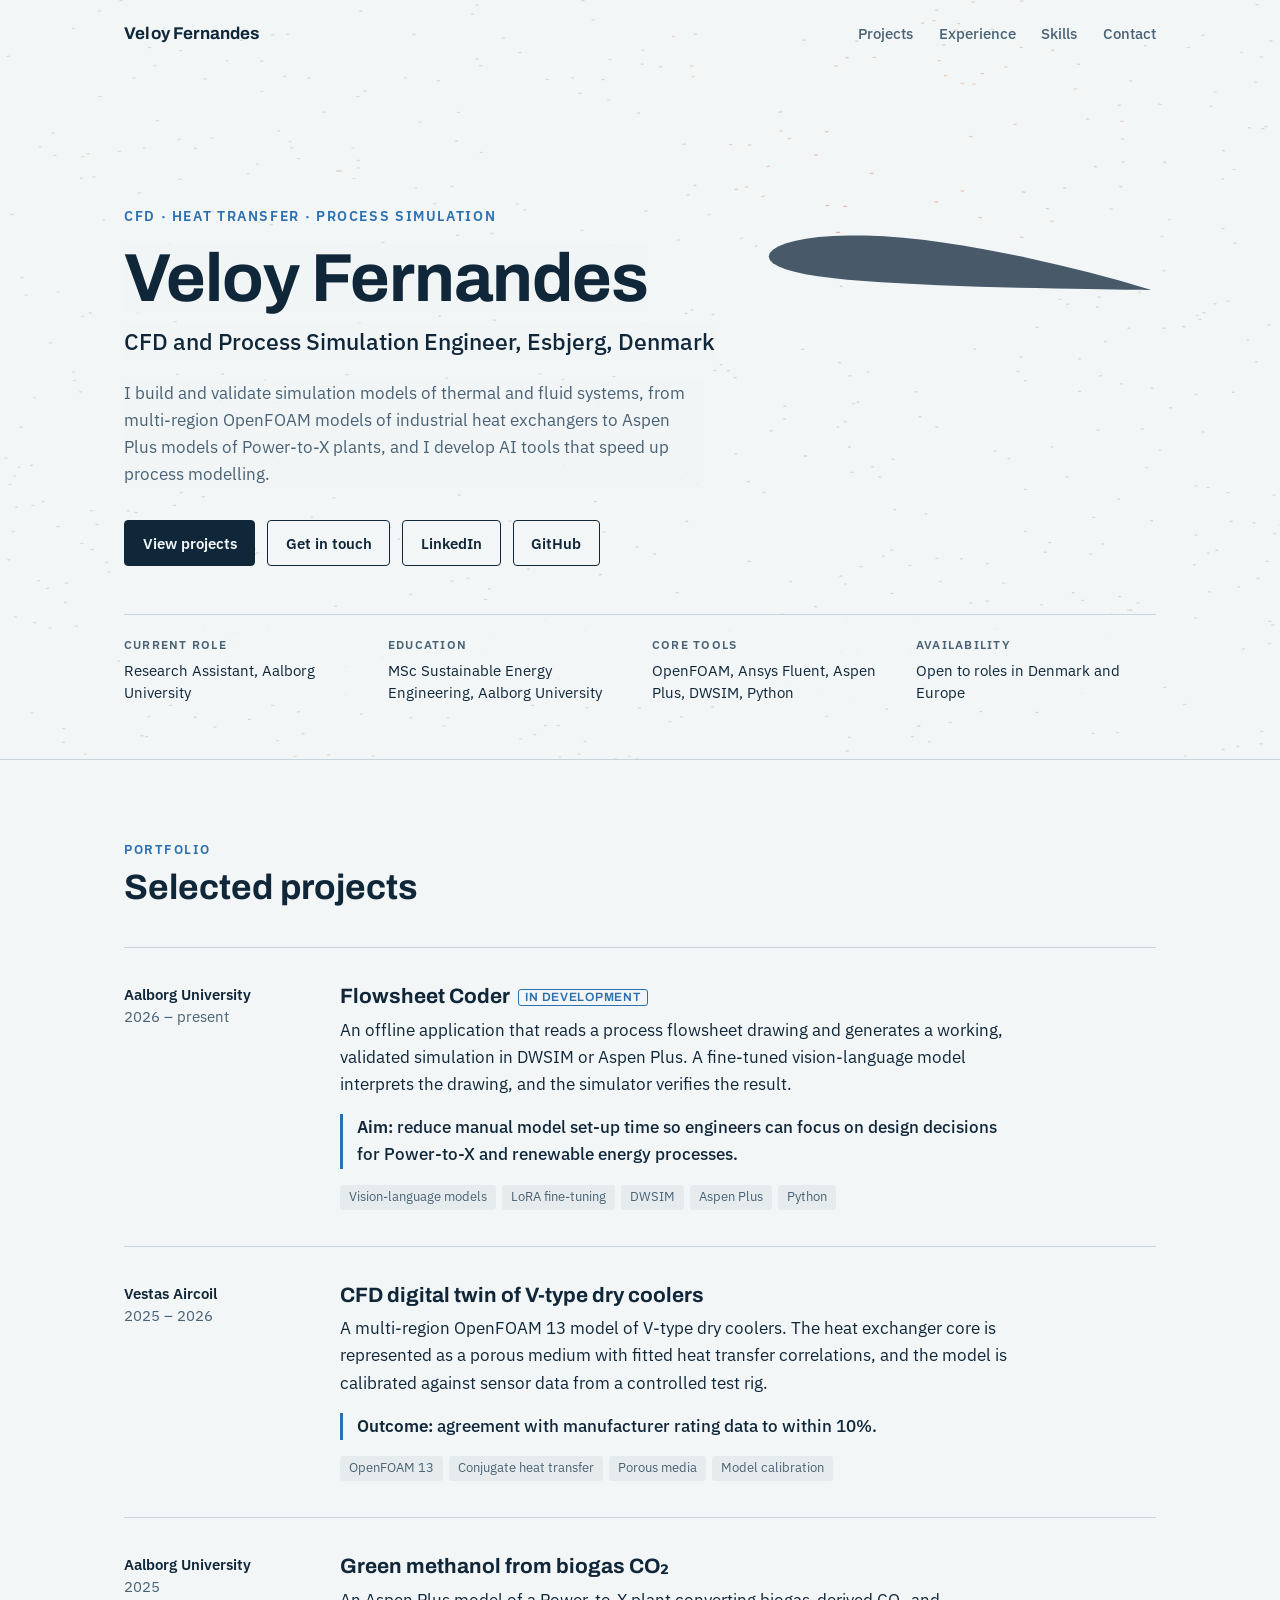
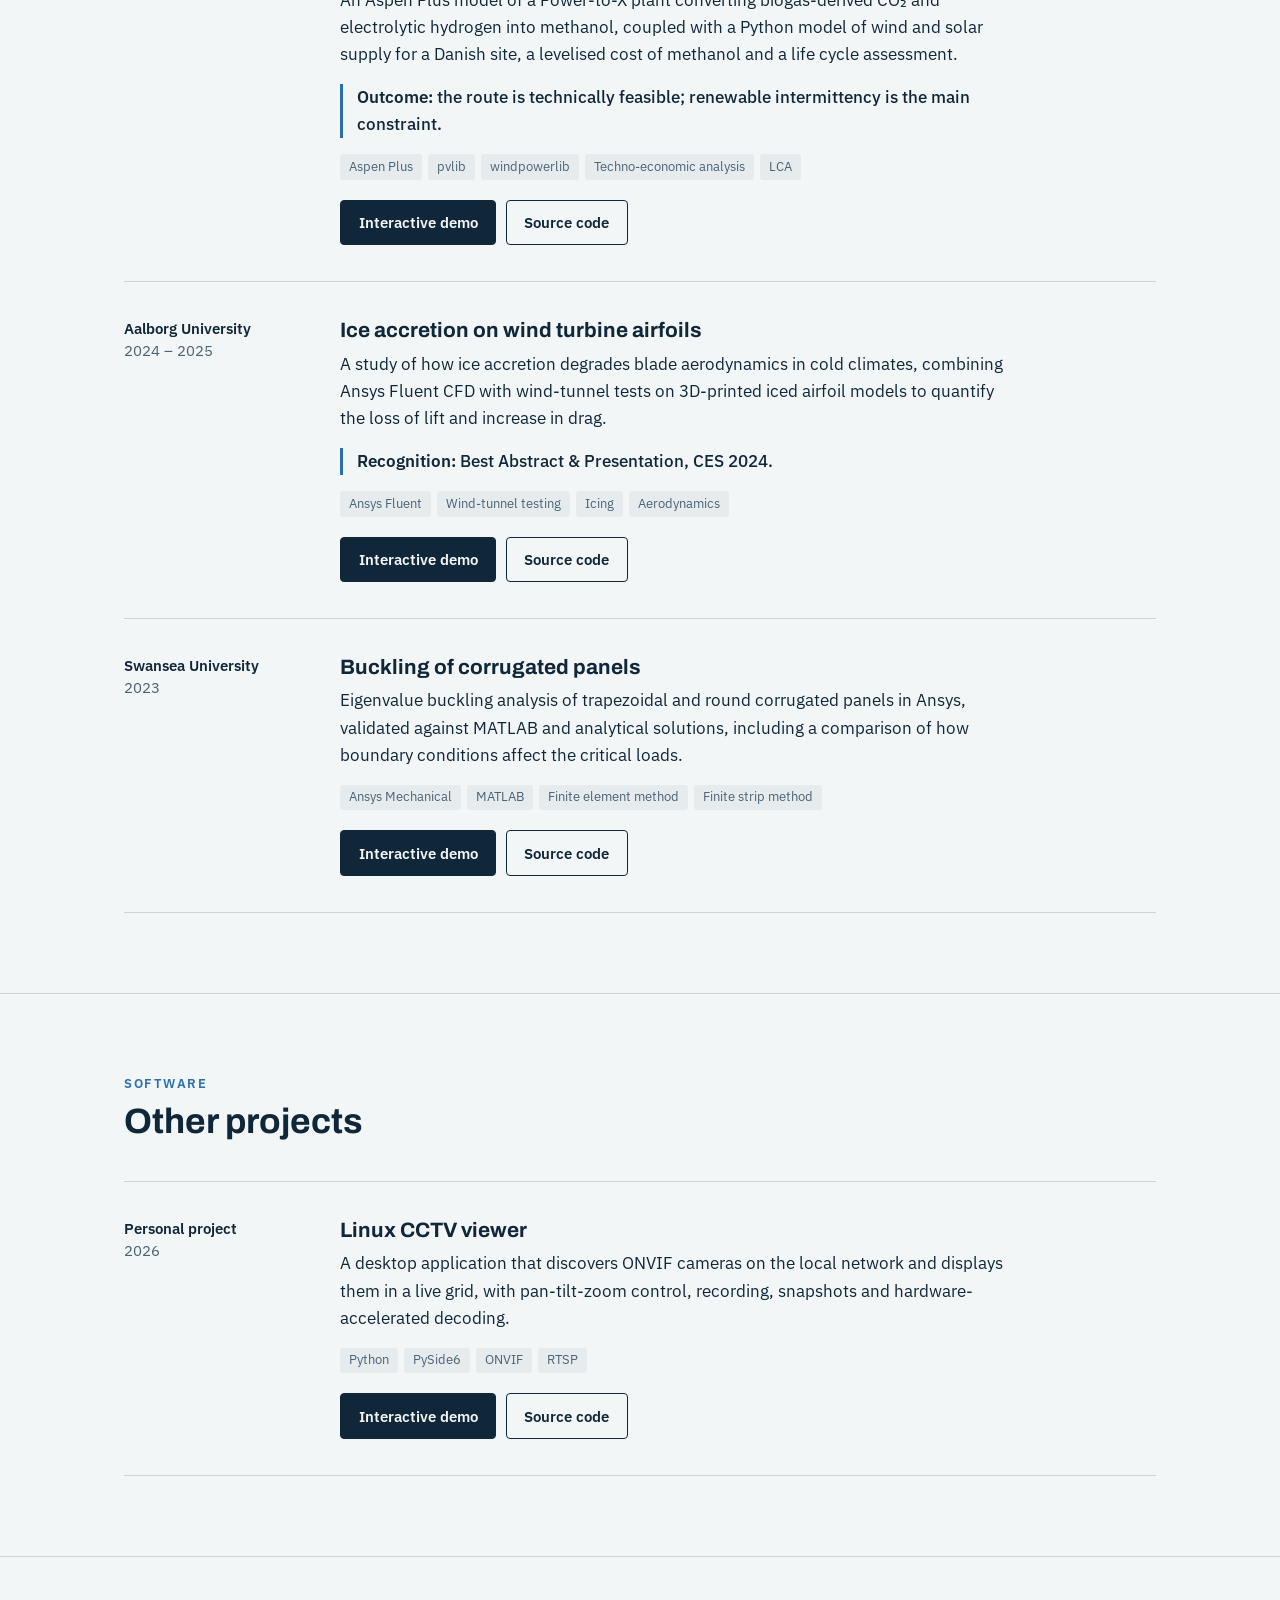
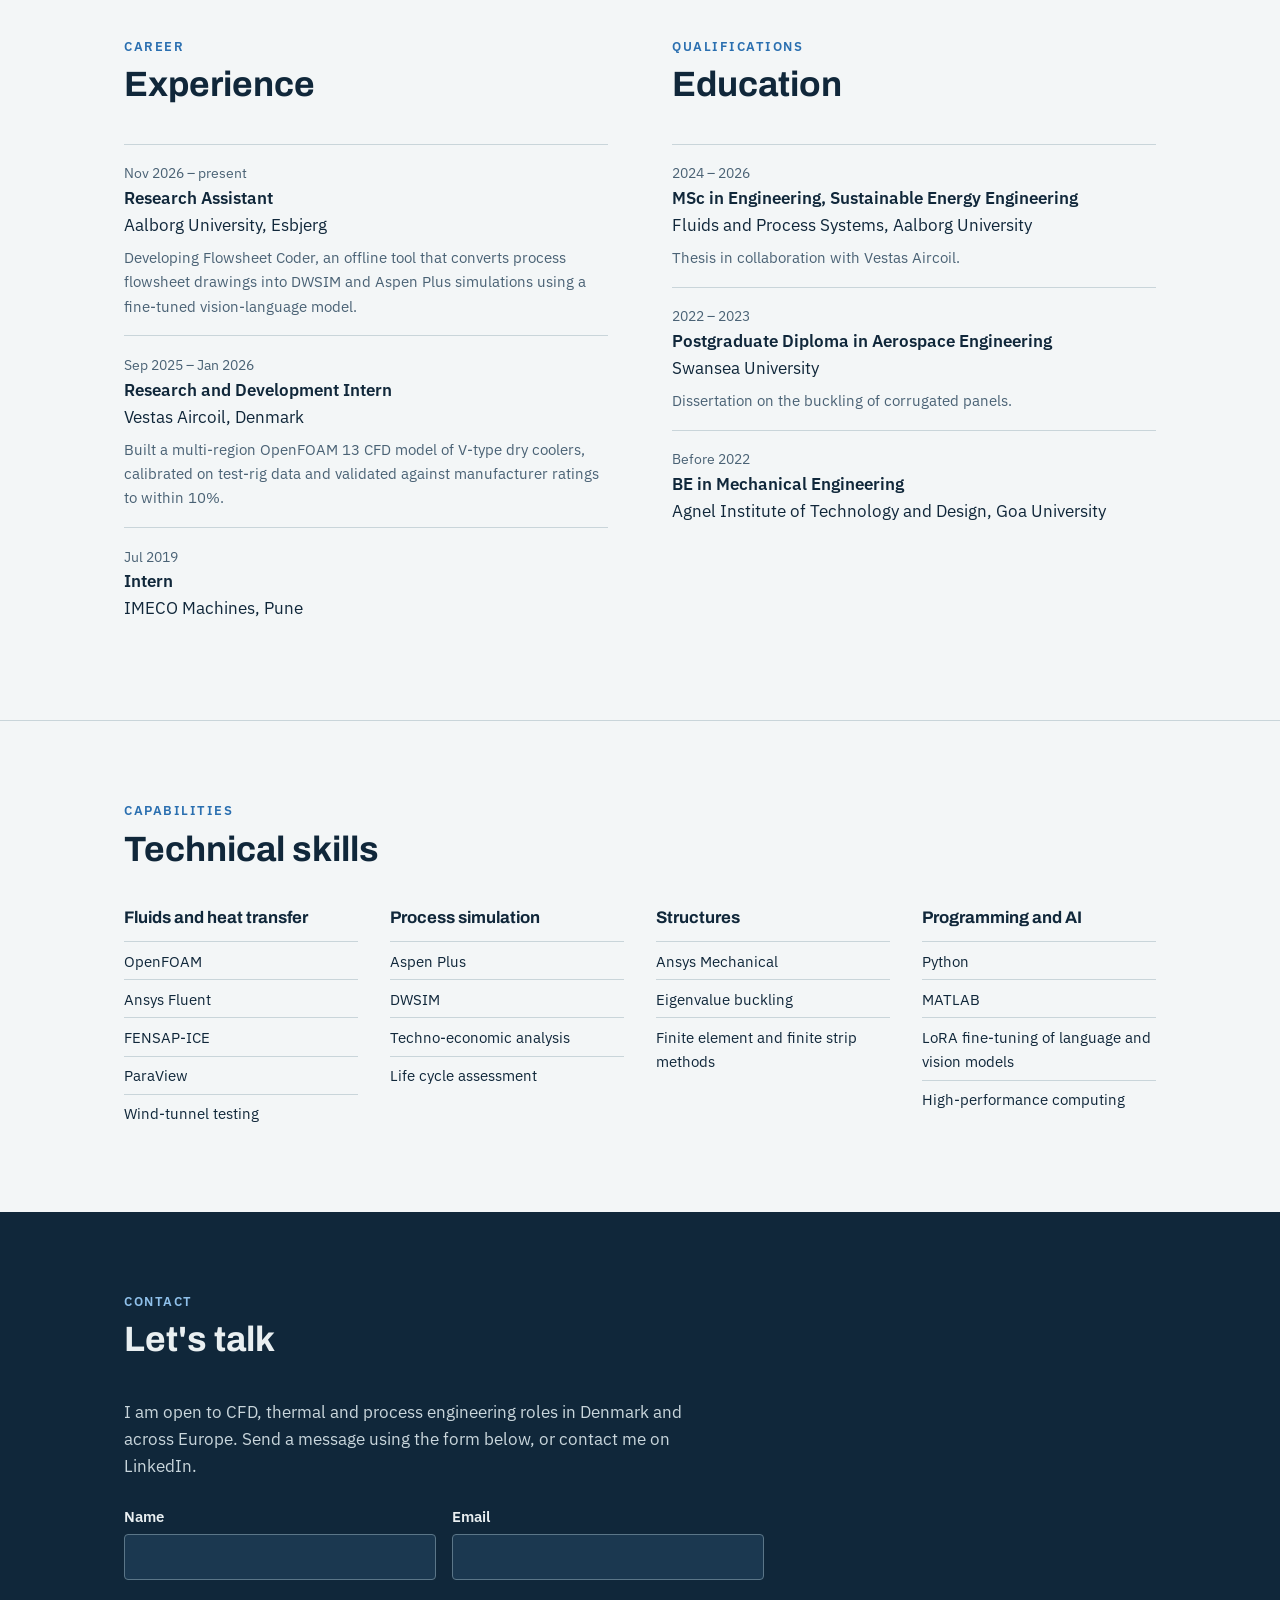
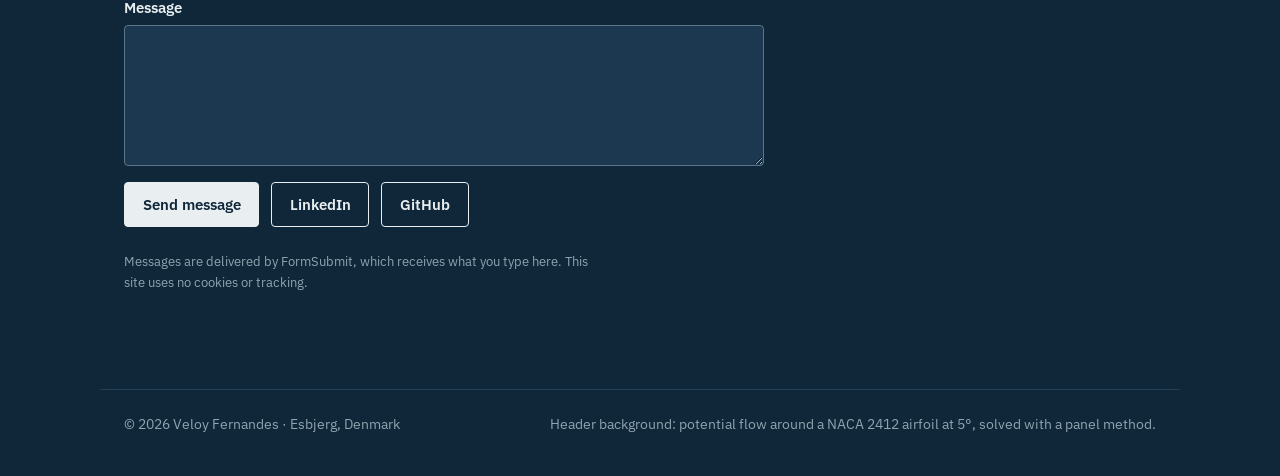
==== commit a324f1bd: "Improve the home page on phones Fixed compact header with a menu button, two-column button grids, ti" ====
--- a/index.html
+++ b/index.html
@@ -8,6 +8,8 @@
 <meta property="og:title" content="Veloy Fernandes | CFD and Process Simulation Engineer">
 <meta property="og:description" content="CFD, heat transfer and process simulation. Based in Esbjerg, Denmark.">
 <meta property="og:type" content="website">
+<meta name="theme-color" content="#F3F6F7" media="(prefers-color-scheme: light)">
+<meta name="theme-color" content="#0E2130" media="(prefers-color-scheme: dark)">
 <style>
   @font-face { font-family: "Archivo"; src: url("fonts/archivo.woff2") format("woff2"); font-weight: 100 900; font-stretch: 62% 125%; font-display: swap; }
   @font-face { font-family: "IBM Plex Sans"; src: url("fonts/plex-400.woff2") format("woff2"); font-weight: 400; font-display: swap; }
@@ -121,14 +123,64 @@
     .facts { grid-template-columns: 1fr 1fr; }
     .tools { grid-template-columns: 1fr 1fr; }
   }
+  .menu { display: none; }
+  .sr { position: absolute; width: 1px; height: 1px; overflow: hidden; clip: rect(0 0 0 0); white-space: nowrap; }
+  [id] { scroll-margin-top: 4.5rem; }
+
   @media (max-width: 720px) {
-    .work > li { grid-template-columns: 1fr; gap: 0.6rem; }
-    .cols { grid-template-columns: 1fr; gap: 3.5rem; }
-    .tools { grid-template-columns: 1fr; }
+    body { font-size: 1rem; }
+    /* Fixed compact header with a menu button */
+    .top { position: fixed; background: color-mix(in srgb, var(--paper) 92%, transparent); -webkit-backdrop-filter: blur(8px); backdrop-filter: blur(8px); border-bottom: 1px solid var(--line); }
+    .top .wrap { align-items: center; padding-top: 0.6rem; padding-bottom: 0.6rem; padding-left: max(1.25rem, env(safe-area-inset-left)); padding-right: max(1.25rem, env(safe-area-inset-right)); }
+    .menu { display: inline-flex; align-items: center; justify-content: center; width: 44px; height: 44px; margin-right: -10px; background: none; border: 0; color: var(--ink); cursor: pointer; }
+    .menu .bars, .menu .bars::before, .menu .bars::after { display: block; width: 22px; height: 2px; background: currentColor; border-radius: 1px; transition: transform .2s, opacity .2s; }
+    .menu .bars { position: relative; }
+    .menu .bars::before, .menu .bars::after { content: ""; position: absolute; left: 0; }
+    .menu .bars::before { top: -7px; } .menu .bars::after { top: 7px; }
+    .menu[aria-expanded="true"] .bars { background: transparent; }
+    .menu[aria-expanded="true"] .bars::before { transform: translateY(7px) rotate(45deg); }
+    .menu[aria-expanded="true"] .bars::after { transform: translateY(-7px) rotate(-45deg); }
+    .top nav { display: none; position: absolute; top: 100%; left: 0; right: 0; flex-direction: column; gap: 0; background: var(--paper); border-bottom: 1px solid var(--line); padding: 0.25rem 1.25rem 0.75rem; font-size: 1.05rem; }
+    .top nav.open { display: flex; }
+    .top nav a { padding: 0.8rem 0; border-top: 1px solid var(--line); color: var(--ink); }
+    .top nav a:first-child { border-top: 0; }
+
+    /* Hero */
+    .hero { min-height: 0; }
+    .hero .wrap { padding-top: 11.5rem; padding-bottom: 2.5rem; }
+    .eyebrow { font-size: 0.75rem; letter-spacing: 0.1em; margin-bottom: 0.75rem; }
+    h1 { font-size: clamp(2.2rem, 10.5vw, 2.8rem); }
+    .role { font-size: 1.1rem; }
+    .lede { font-size: 1rem; margin-bottom: 1.5rem; }
+    .actions { display: grid; grid-template-columns: 1fr 1fr; gap: 0.6rem; }
+    .btn { text-align: center; padding: 0.75rem 0.75rem; min-height: 44px; }
+    .facts { gap: 1rem 1.25rem; margin-top: 2rem; padding-top: 1rem; }
+    .facts dd { font-size: 0.9rem; }
+
+    /* Sections */
+    section { padding: 3rem 0; }
+    h2 { margin-bottom: 1.5rem; }
+    h3 { font-size: 1.2rem; }
+    .work > li { grid-template-columns: 1fr; gap: 0.5rem; padding: 1.75rem 0; }
+    .work > li:last-child { border-bottom: 0; }
+    .work .meta { display: flex; gap: 0.5rem; flex-wrap: wrap; font-size: 0.85rem; }
+    .work .meta strong { display: inline; }
+    .work .meta strong::after { content: " ·"; color: var(--ink-soft); font-weight: 400; }
+    .status { margin: 0.35rem 0 0; display: table; }
+    .work .links { display: grid; grid-template-columns: 1fr 1fr; gap: 0.6rem; }
+    .cols { grid-template-columns: 1fr; gap: 3rem; }
+    .tools { grid-template-columns: 1fr 1fr; gap: 1.75rem 1.25rem; }
+    .tools h3 { font-size: 0.98rem; }
+    .tools li { font-size: 0.88rem; line-height: 1.4; }
+
+    /* Contact */
     .msg .pair { grid-template-columns: 1fr; gap: 0; }
-    .top nav { gap: 0.9rem; justify-content: flex-end; }
-    .hero .wrap { padding-top: 12rem; }
-    section { padding: 3.5rem 0; }
+    .msg .actions { grid-template-columns: 1fr 1fr; }
+    .msg .actions button { grid-column: 1 / -1; }
+    footer .wrap { flex-direction: column; padding-bottom: max(2rem, env(safe-area-inset-bottom)); }
+  }
+  @media (max-width: 359px) {
+    .facts, .tools { grid-template-columns: 1fr; }
   }
 </style>
 </head>
@@ -137,7 +189,8 @@
 <header class="top">
   <div class="wrap">
     <a class="name" href="#top">Veloy Fernandes</a>
-    <nav aria-label="Sections">
+    <button class="menu" type="button" aria-expanded="false" aria-controls="nav"><span class="sr">Menu</span><span class="bars" aria-hidden="true"></span></button>
+    <nav id="nav" aria-label="Sections">
       <a href="#work">Projects</a>
       <a href="#background">Experience</a>
       <a href="#tools">Skills</a>
@@ -322,6 +375,13 @@
   var reduce = window.matchMedia('(prefers-reduced-motion: reduce)').matches;
   if (/[?&]sent=1/.test(location.search)) $('sent').hidden = false;
 
+  /* Mobile menu */
+  var menu = document.querySelector('.menu'), nav = $('nav');
+  function setMenu(open) { nav.classList.toggle('open', open); menu.setAttribute('aria-expanded', open ? 'true' : 'false'); }
+  menu.addEventListener('click', function () { setMenu(!nav.classList.contains('open')); });
+  nav.addEventListener('click', function (e) { if (e.target.tagName === 'A') setMenu(false); });
+  document.addEventListener('keydown', function (e) { if (e.key === 'Escape') setMenu(false); });
+
   /* ---------- Hero: panel-method flow around a NACA 2412 airfoil ---------- */
   (function () {
     var canvas = $('flow'), ctx = canvas.getContext('2d');
@@ -435,24 +495,32 @@
       var step = 0.5 + 1.6 * wind / 12;
       for (var i = 0; i < parts.length; i++) { var p = parts[i]; if (p.life-- < 0 || !advance(p, step)) spawn(p, false); }
       drawFoil();
-      requestAnimationFrame(frame);
+      if (running) requestAnimationFrame(frame); else looping = false;
     }
     function resize() {
       var r = canvas.getBoundingClientRect(), dpr = Math.min(window.devicePixelRatio || 1, 2);
       W = r.width; H = r.height; canvas.width = W * dpr; canvas.height = H * dpr;
       ctx.setTransform(dpr, 0, 0, dpr, 0, 0);
-      if (W > 820) { cx = W * 0.75; cy = H * 0.36; sc = W * 0.3; } else { cx = W * 0.6; cy = 150; sc = W * 0.5; }
+      if (W > 720) { cx = W * 0.75; cy = H * 0.36; sc = W * 0.3; } else { cx = W * 0.62; cy = 125; sc = W * 0.52; }
       readTheme(); solve(ALPHA);
       parts = [];
-      var n = Math.round(Math.min(700, W * H / 1700));
+      var n = Math.round(Math.min(W > 720 ? 700 : 260, W * H / 1700));
       for (var i = 0; i < n; i++) { var p = {}; spawn(p, true); parts.push(p); }
       clear();
     }
     var mq = window.matchMedia('(prefers-color-scheme: dark)'), onScheme = function () { readTheme(); clear(); };
     if (mq.addEventListener) mq.addEventListener('change', onScheme); else if (mq.addListener) mq.addListener(onScheme);
-    window.addEventListener('resize', resize);
+    var lastW = 0, lastH = 0, running = true, looping = false;
+    function start() { if (!reduce && running && !looping) { looping = true; requestAnimationFrame(frame); } }
+    window.addEventListener('resize', function () {
+      var r = canvas.getBoundingClientRect(); // ignore the small height changes when a phone's address bar hides
+      if (r.width !== lastW || Math.abs(r.height - lastH) > 120) { lastW = r.width; lastH = r.height; resize(); }
+    });
+    if ('IntersectionObserver' in window) new IntersectionObserver(function (es) { running = es[0].isIntersecting; start(); }).observe(canvas);
+    document.addEventListener('visibilitychange', function () { running = !document.hidden; start(); });
+    var r0 = canvas.getBoundingClientRect(); lastW = r0.width; lastH = r0.height;
     resize();
-    if (!reduce) requestAnimationFrame(frame);
+    start();
   })();
 
 })();
